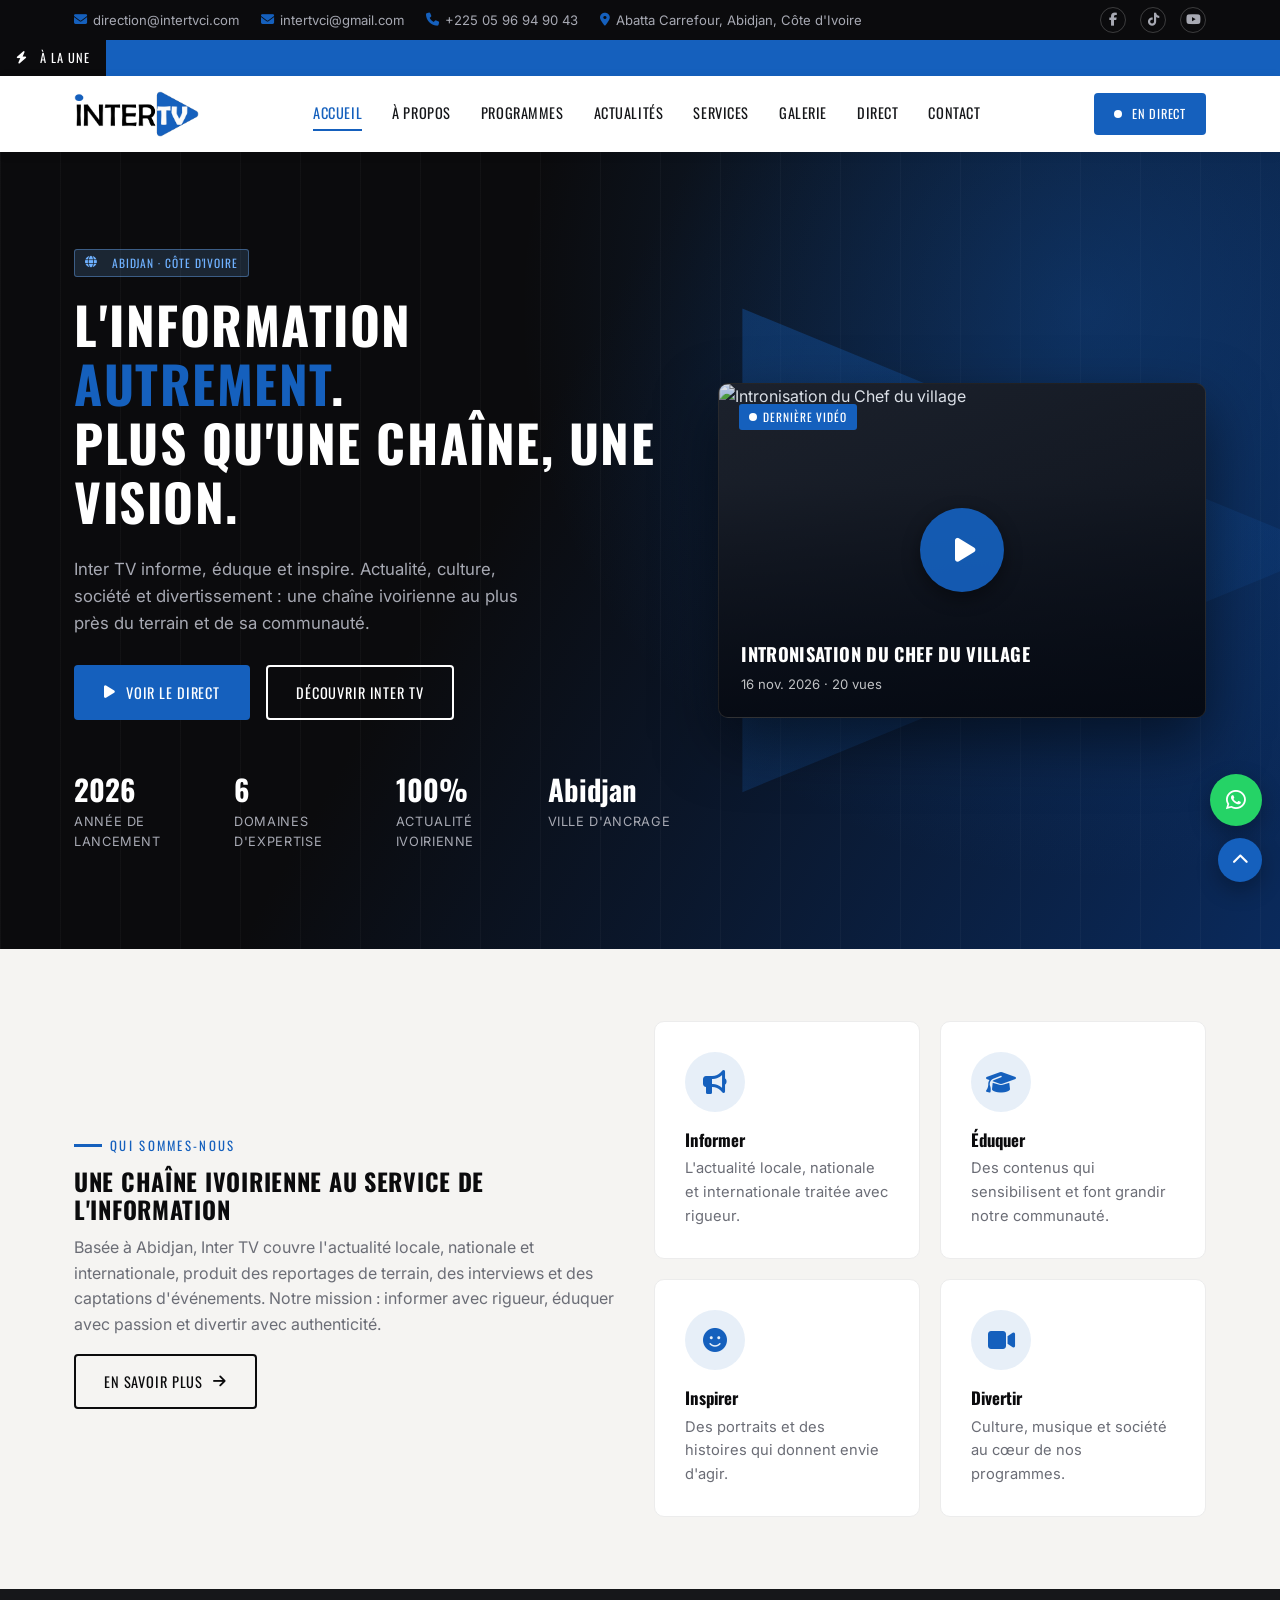
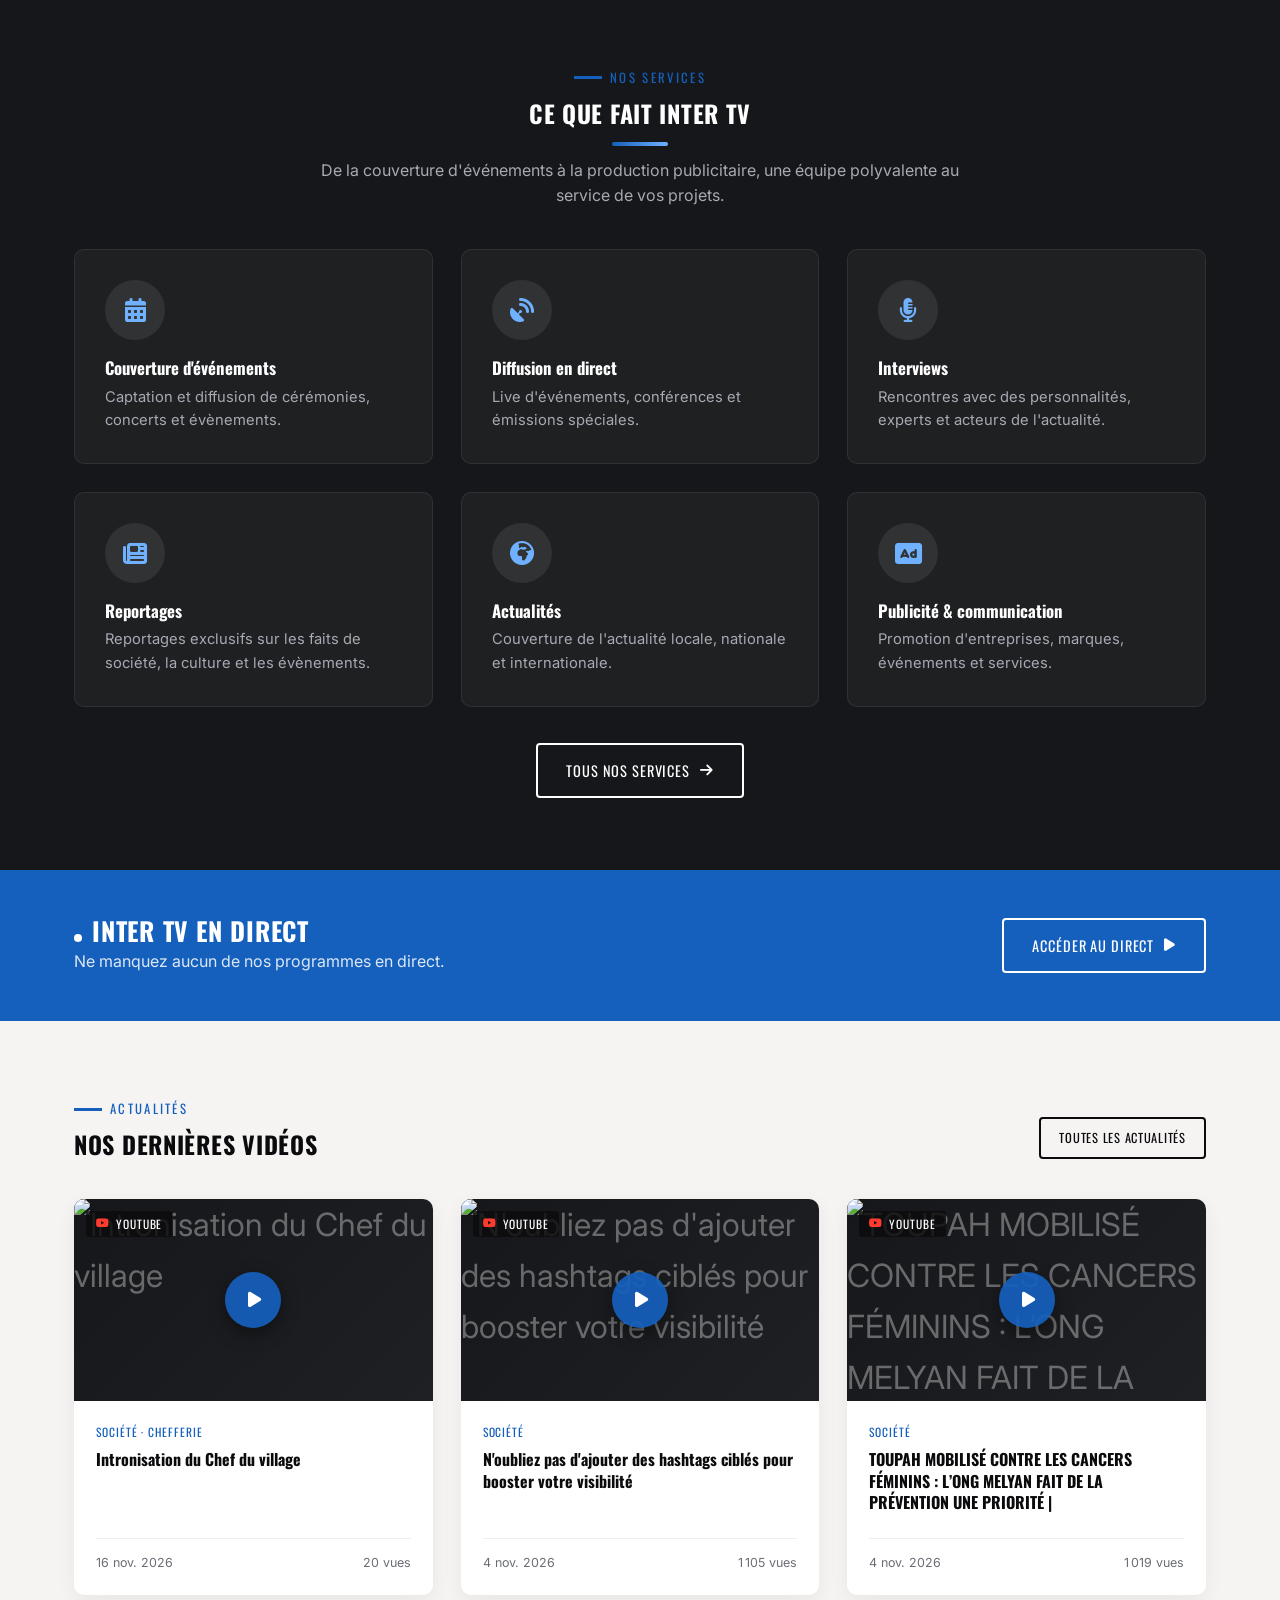
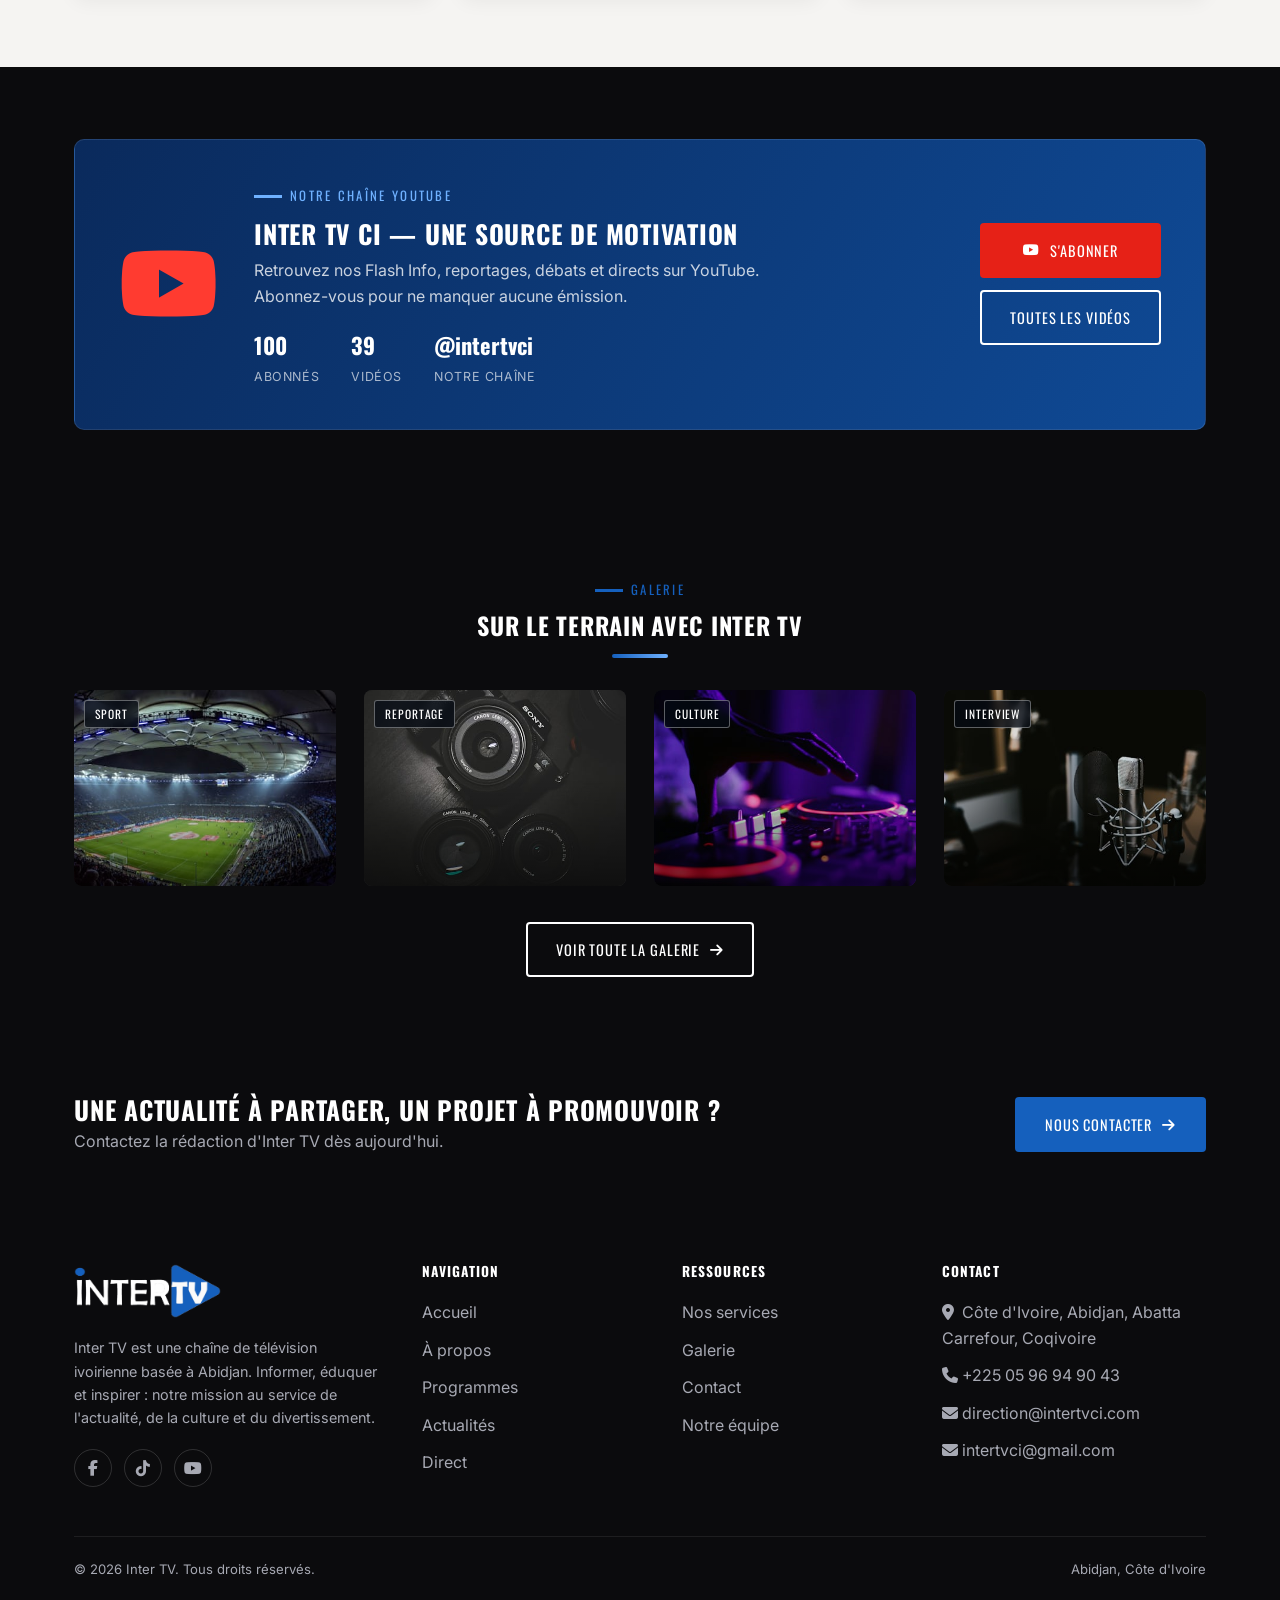
==== index.html @ 48b66b73 "Mise à jour automatique des vidéos YouTube" ====
<!DOCTYPE html>
<html lang="fr">
<head>
<meta charset="UTF-8">
<meta name="viewport" content="width=device-width, initial-scale=1.0">
<title>Inter TV — L'information autrement | Abidjan, Côte d'Ivoire</title>
<meta name="description" content="Inter TV, chaîne de télévision basée à Abidjan : actualité, culture, société et divertissement. Informer, éduquer, inspirer.">
<link rel="canonical" href="https://intertvci.com/">
<meta property="og:type" content="website">
<meta property="og:site_name" content="Inter TV">
<meta property="og:locale" content="fr_FR">
<meta property="og:title" content="Inter TV — L'information autrement | Abidjan, Côte d'Ivoire">
<meta property="og:description" content="Inter TV, chaîne de télévision basée à Abidjan : actualité, culture, société et divertissement. Informer, éduquer, inspirer.">
<meta property="og:url" content="https://intertvci.com/">
<meta property="og:image" content="https://intertvci.com/assets/img/og-image.jpg">
<meta name="twitter:card" content="summary_large_image">
<script type="application/ld+json">{"@context": "https://schema.org", "@type": "NewsMediaOrganization", "name": "Inter TV", "alternateName": "INTER TV CI", "url": "https://intertvci.com/", "logo": "https://intertvci.com/assets/img/logo.png", "slogan": "Informer, éduquer, inspirer", "address": {"@type": "PostalAddress", "streetAddress": "Abatta Carrefour", "addressLocality": "Abidjan", "addressCountry": "CI"}, "telephone": "+225 05 96 94 90 43", "email": "intertvci@gmail.com", "sameAs": ["https://www.youtube.com/@intertvci", "https://www.facebook.com/profile.php?id=61592637220068", "https://www.tiktok.com/@inter.tv225"]}</script>
<link rel="icon" type="image/png" href="assets/img/favicon.png">
<meta name="theme-color" content="#1560bd">
<link rel="preconnect" href="https://fonts.googleapis.com">
<link rel="preconnect" href="https://fonts.gstatic.com" crossorigin>
<link href="https://fonts.googleapis.com/css2?family=Oswald:wght@400;500;600;700&family=Inter:wght@400;500;600;700&display=swap" rel="stylesheet">
<link rel="stylesheet" href="https://cdnjs.cloudflare.com/ajax/libs/font-awesome/6.5.2/css/all.min.css">
<link rel="stylesheet" href="assets/css/style.css">
</head>
<body>

<header>
  <div class="topbar">
    <div class="container">
      <div class="topbar-info">
        <a href="mailto:direction@intertvci.com"><i class="fa-solid fa-envelope"></i> direction@intertvci.com</a>
        <a href="mailto:intertvci@gmail.com"><i class="fa-solid fa-envelope"></i> intertvci@gmail.com</a>
        <a href="tel:+2250596949043"><i class="fa-solid fa-phone"></i> +225 05 96 94 90 43</a>
        <span><i class="fa-solid fa-location-dot"></i> Abatta Carrefour, Abidjan, Côte d'Ivoire</span>
      </div>
      <div class="topbar-social">
        <a href="https://www.facebook.com/profile.php?id=61592637220068" target="_blank" rel="noopener" aria-label="Facebook"><i class="fa-brands fa-facebook-f"></i></a>
        <a href="https://www.tiktok.com/@inter.tv225" target="_blank" rel="noopener" aria-label="TikTok"><i class="fa-brands fa-tiktok"></i></a>
        <a href="https://www.youtube.com/@intertvci" target="_blank" rel="noopener" aria-label="YouTube"><i class="fa-brands fa-youtube"></i></a>
      </div>
    </div>
  </div>
  <div class="ticker">
    <div class="ticker-label"><i class="fa-solid fa-bolt"></i>&nbsp;À la une</div>
    <div class="ticker-track">
      <div class="ticker-move">
        <span>Bienvenue sur le nouveau site officiel d'Inter TV — informer, éduquer, inspirer.</span>
        <span>Retrouvez nos programmes sur l'actualité ivoirienne et internationale.</span>
        <span>Inter TV est disponible sur YouTube @intertvci, Facebook et TikTok @inter.tv225.</span>
      </div>
    </div>
  </div>
  <nav class="navbar">
    <div class="container">
      <a href="index.html" class="logo">
        <img src="assets/img/logo.png" alt="Inter TV" class="logo-img" width="1470" height="539">
      </a>
      <ul class="nav-links">
        <li><a href="index.html">Accueil</a></li>
        <li><a href="a-propos.html">À propos</a></li>
        <li><a href="programmes.html">Programmes</a></li>
        <li><a href="actualites.html">Actualités</a></li>
        <li><a href="services.html">Services</a></li>
        <li><a href="galerie.html">Galerie</a></li>
        <li><a href="direct.html">Direct</a></li>
        <li><a href="contact.html">Contact</a></li>
      </ul>
      <div class="nav-actions">
        <a href="direct.html" class="btn btn--primary btn--sm"><span class="live-dot"></span><span class="btn-label">En direct</span></a>
        <button class="nav-toggle" aria-label="Menu"><span></span><span></span><span></span></button>
      </div>
    </div>
  </nav>
</header>

<main>

  <!-- HERO -->
  <section class="hero">
    <div class="container">
      <div>
        <span class="badge badge--gold" style="margin-bottom:18px;"><i class="fa-solid fa-globe"></i>&nbsp; Abidjan · Côte d'Ivoire</span>
        <h1>L'information <em>autrement</em>.<br>Plus qu'une chaîne, une vision.</h1>
        <p class="hero-lead">Inter TV informe, éduque et inspire. Actualité, culture, société et divertissement : une chaîne ivoirienne au plus près du terrain et de sa communauté.</p>
        <div class="hero-actions">
          <a href="direct.html" class="btn btn--primary"><i class="fa-solid fa-play"></i> Voir le direct</a>
          <a href="a-propos.html" class="btn btn--outline">Découvrir Inter TV</a>
        </div>
        <div class="hero-stats">
          <div><strong>2026</strong><span>Année de lancement</span></div>
          <div><strong>6</strong><span>Domaines d'expertise</span></div>
          <div><strong>100%</strong><span>Actualité ivoirienne</span></div>
          <div><strong>Abidjan</strong><span>Ville d'ancrage</span></div>
        </div>
      </div>
      <!-- yt:hero:start -->
      <a class="hero-visual hero-video video-card" href="https://www.youtube.com/watch?v=JDLgmcZtNjw" target="_blank" rel="noopener" data-title="Intronisation du Chef du village">
        <img src="https://i.ytimg.com/vi/JDLgmcZtNjw/maxresdefault.jpg" alt="Intronisation du Chef du village" onerror="this.onerror=null;this.src='https://i.ytimg.com/vi/JDLgmcZtNjw/hqdefault.jpg'">
        <span class="badge badge--live"><span class="dot"></span> Dernière vidéo</span>
        <span class="play-overlay play-overlay--lg"><i class="fa-solid fa-play"></i></span>
        <span class="hero-video-caption"><strong>Intronisation du Chef du village</strong><small>16 nov. 2026 · 20 vues</small></span>
      </a>
      <!-- yt:hero:end -->
    </div>
  </section>

  <!-- QUI SOMMES-NOUS -->
  <section class="section">
    <div class="container grid grid--2" style="align-items:center;">
      <div>
        <div class="eyebrow">Qui sommes-nous</div>
        <h2>Une chaîne ivoirienne au service de l'information</h2>
        <p style="color:var(--gray);">Basée à Abidjan, Inter TV couvre l'actualité locale, nationale et internationale, produit des reportages de terrain, des interviews et des captations d'événements. Notre mission : informer avec rigueur, éduquer avec passion et divertir avec authenticité.</p>
        <a href="a-propos.html" class="btn btn--dark">En savoir plus <i class="fa-solid fa-arrow-right"></i></a>
      </div>
      <div class="grid grid--features">
        <div class="feature">
          <div class="icon-box"><i class="fa-solid fa-bullhorn"></i></div>
          <h3>Informer</h3>
          <p>L'actualité locale, nationale et internationale traitée avec rigueur.</p>
        </div>
        <div class="feature">
          <div class="icon-box"><i class="fa-solid fa-graduation-cap"></i></div>
          <h3>Éduquer</h3>
          <p>Des contenus qui sensibilisent et font grandir notre communauté.</p>
        </div>
        <div class="feature">
          <div class="icon-box"><i class="fa-solid fa-face-smile"></i></div>
          <h3>Inspirer</h3>
          <p>Des portraits et des histoires qui donnent envie d'agir.</p>
        </div>
        <div class="feature">
          <div class="icon-box"><i class="fa-solid fa-video"></i></div>
          <h3>Divertir</h3>
          <p>Culture, musique et société au cœur de nos programmes.</p>
        </div>
      </div>
    </div>
  </section>

  <!-- SERVICES -->
  <section class="section section--charcoal">
    <div class="container">
      <div class="section-head text-center" style="margin:0 auto 40px;">
        <div class="eyebrow" style="justify-content:center;">Nos services</div>
        <h2>Ce que fait Inter TV</h2>
        <p>De la couverture d'événements à la production publicitaire, une équipe polyvalente au service de vos projets.</p>
      </div>
      <div class="grid grid--3">
        <div class="feature">
          <div class="icon-box"><i class="fa-solid fa-calendar-days"></i></div>
          <h3>Couverture d'événements</h3>
          <p>Captation et diffusion de cérémonies, concerts et évènements.</p>
        </div>
        <div class="feature">
          <div class="icon-box"><i class="fa-solid fa-satellite-dish"></i></div>
          <h3>Diffusion en direct</h3>
          <p>Live d'événements, conférences et émissions spéciales.</p>
        </div>
        <div class="feature">
          <div class="icon-box"><i class="fa-solid fa-microphone-lines"></i></div>
          <h3>Interviews</h3>
          <p>Rencontres avec des personnalités, experts et acteurs de l'actualité.</p>
        </div>
        <div class="feature">
          <div class="icon-box"><i class="fa-solid fa-newspaper"></i></div>
          <h3>Reportages</h3>
          <p>Reportages exclusifs sur les faits de société, la culture et les évènements.</p>
        </div>
        <div class="feature">
          <div class="icon-box"><i class="fa-solid fa-earth-africa"></i></div>
          <h3>Actualités</h3>
          <p>Couverture de l'actualité locale, nationale et internationale.</p>
        </div>
        <div class="feature">
          <div class="icon-box"><i class="fa-solid fa-rectangle-ad"></i></div>
          <h3>Publicité &amp; communication</h3>
          <p>Promotion d'entreprises, marques, événements et services.</p>
        </div>
      </div>
      <div class="text-center" style="margin-top:36px;">
        <a href="services.html" class="btn btn--outline">Tous nos services <i class="fa-solid fa-arrow-right"></i></a>
      </div>
    </div>
  </section>

  <!-- DIRECT CTA -->
  <section class="cta-strip">
    <div class="container">
      <div>
        <h2><span class="live-dot" style="display:inline-block;margin-right:10px;"></span>Inter TV en direct</h2>
        <p>Ne manquez aucun de nos programmes en direct.</p>
      </div>
      <a href="direct.html" class="btn btn--outline">Accéder au direct <i class="fa-solid fa-play"></i></a>
    </div>
  </section>

  <!-- ACTUALITÉS -->
  <section class="section">
    <div class="container">
      <div class="section-head" style="display:flex;align-items:flex-end;justify-content:space-between;max-width:none;">
        <div>
          <div class="eyebrow">Actualités</div>
          <h2 class="mb-0">Nos dernières vidéos</h2>
        </div>
        <a href="actualites.html" class="btn btn--dark btn--sm">Toutes les actualités</a>
      </div>
      <!-- yt:home:start -->
      <div class="grid grid--3">
        <a class="card video-card" href="https://www.youtube.com/watch?v=JDLgmcZtNjw" target="_blank" rel="noopener">
          <div class="card-media"><img src="https://i.ytimg.com/vi/JDLgmcZtNjw/hqdefault.jpg" alt="Intronisation du Chef du village" loading="lazy"><span class="play-overlay"><i class="fa-solid fa-play"></i></span><span class="badge badge--yt"><i class="fa-brands fa-youtube"></i> YouTube</span></div>
          <div class="card-body">
            <div class="card-cat">Société · Chefferie</div>
            <h3>Intronisation du Chef du village</h3>
            <div class="card-meta"><span>16 nov. 2026</span><span>20 vues</span></div>
          </div>
        </a>
        <a class="card video-card" href="https://www.youtube.com/watch?v=YLWJtDj57ec" target="_blank" rel="noopener">
          <div class="card-media"><img src="https://i.ytimg.com/vi/YLWJtDj57ec/hqdefault.jpg" alt="N&#x27;oubliez pas d&#x27;ajouter des hashtags ciblés pour booster votre visibilité" loading="lazy"><span class="play-overlay"><i class="fa-solid fa-play"></i></span><span class="badge badge--yt"><i class="fa-brands fa-youtube"></i> YouTube</span></div>
          <div class="card-body">
            <div class="card-cat">Société</div>
            <h3>N&#x27;oubliez pas d&#x27;ajouter des hashtags ciblés pour booster votre visibilité</h3>
            <div class="card-meta"><span>4 nov. 2026</span><span>1 105 vues</span></div>
          </div>
        </a>
        <a class="card video-card" href="https://www.youtube.com/watch?v=v_l15fqFMYw" target="_blank" rel="noopener">
          <div class="card-media"><img src="https://i.ytimg.com/vi/v_l15fqFMYw/hqdefault.jpg" alt="TOUPAH MOBILISÉ CONTRE LES CANCERS FÉMININS : L’ONG MELYAN FAIT DE LA PRÉVENTION UNE PRIORITÉ |" loading="lazy"><span class="play-overlay"><i class="fa-solid fa-play"></i></span><span class="badge badge--yt"><i class="fa-brands fa-youtube"></i> YouTube</span></div>
          <div class="card-body">
            <div class="card-cat">Société</div>
            <h3>TOUPAH MOBILISÉ CONTRE LES CANCERS FÉMININS : L’ONG MELYAN FAIT DE LA PRÉVENTION UNE PRIORITÉ |</h3>
            <div class="card-meta"><span>4 nov. 2026</span><span>1 019 vues</span></div>
          </div>
        </a>
      </div>
      <!-- yt:home:end -->
    </div>
  </section>

  <!-- CHAÎNE YOUTUBE -->
  <section class="section section--dark">
    <div class="container">
      <div class="yt-banner">
        <div class="yt-banner-icon"><i class="fa-brands fa-youtube"></i></div>
        <div class="yt-banner-text">
          <div class="eyebrow">Notre chaîne YouTube</div>
          <h2>INTER TV CI — Une source de motivation</h2>
          <p>Retrouvez nos Flash Info, reportages, débats et directs sur YouTube. Abonnez-vous pour ne manquer aucune émission.</p>
          <!-- yt:stats:start -->
      <div class="yt-stats"><div><strong>100</strong><span>abonnés</span></div><div><strong>39</strong><span>vidéos</span></div><div><strong>@intertvci</strong><span>notre chaîne</span></div></div>
      <!-- yt:stats:end -->
        </div>
        <div class="yt-banner-actions">
          <a href="https://www.youtube.com/@intertvci?sub_confirmation=1" target="_blank" rel="noopener" class="btn btn--youtube"><i class="fa-brands fa-youtube"></i> S'abonner</a>
          <a href="https://www.youtube.com/@intertvci/videos" target="_blank" rel="noopener" class="btn btn--outline">Toutes les vidéos</a>
        </div>
      </div>
    </div>
  </section>

  <!-- GALERIE TEASER -->
  <section class="section section--dark">
    <div class="container">
      <div class="section-head text-center" style="margin:0 auto 32px;">
        <div class="eyebrow" style="justify-content:center;">Galerie</div>
        <h2>Sur le terrain avec Inter TV</h2>
      </div>
      <div class="grid grid--4 grid--keep2">
        <div class="gallery-item"><img src="assets/img/stadium-sport.jpg" alt="Sport"><span class="badge badge--outline">Sport</span></div>
        <div class="gallery-item"><img src="assets/img/camera-gear.jpg" alt="Reportage"><span class="badge badge--outline">Reportage</span></div>
        <div class="gallery-item"><img src="assets/img/dj-turntable.jpg" alt="Culture"><span class="badge badge--outline">Culture</span></div>
        <div class="gallery-item"><img src="assets/img/studio-mic.jpg" alt="Interview"><span class="badge badge--outline">Interview</span></div>
      </div>
      <div class="text-center" style="margin-top:36px;">
        <a href="galerie.html" class="btn btn--outline">Voir toute la galerie <i class="fa-solid fa-arrow-right"></i></a>
      </div>
    </div>
  </section>

  <!-- CTA CONTACT -->
  <section class="cta-strip" style="background:var(--black);">
    <div class="container">
      <div>
        <h2>Une actualité à partager, un projet à promouvoir ?</h2>
        <p style="color:var(--gray-light);">Contactez la rédaction d'Inter TV dès aujourd'hui.</p>
      </div>
      <a href="contact.html" class="btn btn--primary">Nous contacter <i class="fa-solid fa-arrow-right"></i></a>
    </div>
  </section>

</main>

<footer class="footer">
  <div class="container">
    <div class="footer-grid">
      <div class="footer-about">
        <a href="index.html" class="logo" style="margin-bottom:18px;">
          <img src="assets/img/logo-blanc.png" alt="Inter TV" class="logo-img" width="1470" height="539">
      </a>
        <p>Inter TV est une chaîne de télévision ivoirienne basée à Abidjan. Informer, éduquer et inspirer : notre mission au service de l'actualité, de la culture et du divertissement.</p>
        <div class="footer-social">
          <a href="https://www.facebook.com/profile.php?id=61592637220068" target="_blank" rel="noopener" aria-label="Facebook"><i class="fa-brands fa-facebook-f"></i></a>
          <a href="https://www.tiktok.com/@inter.tv225" target="_blank" rel="noopener" aria-label="TikTok"><i class="fa-brands fa-tiktok"></i></a>
          <a href="https://www.youtube.com/@intertvci" target="_blank" rel="noopener" aria-label="YouTube"><i class="fa-brands fa-youtube"></i></a>
        </div>
      </div>
      <div>
        <h4>Navigation</h4>
        <ul>
          <li><a href="index.html">Accueil</a></li>
          <li><a href="a-propos.html">À propos</a></li>
          <li><a href="programmes.html">Programmes</a></li>
          <li><a href="actualites.html">Actualités</a></li>
          <li><a href="direct.html">Direct</a></li>
        </ul>
      </div>
      <div>
        <h4>Ressources</h4>
        <ul>
          <li><a href="services.html">Nos services</a></li>
          <li><a href="galerie.html">Galerie</a></li>
          <li><a href="contact.html">Contact</a></li>
          <li><a href="a-propos.html#equipe">Notre équipe</a></li>
        </ul>
      </div>
      <div>
        <h4>Contact</h4>
        <ul>
          <li><i class="fa-solid fa-location-dot"></i>&nbsp; Côte d'Ivoire, Abidjan, Abatta Carrefour, Coqivoire</li>
          <li><a href="tel:+2250596949043"><i class="fa-solid fa-phone"></i> +225 05 96 94 90 43</a></li>
          <li><a href="mailto:direction@intertvci.com"><i class="fa-solid fa-envelope"></i> direction@intertvci.com</a></li>
          <li><a href="mailto:intertvci@gmail.com"><i class="fa-solid fa-envelope"></i> intertvci@gmail.com</a></li>
        </ul>
      </div>
    </div>
    <div class="footer-bottom">
      <span>© 2026 Inter TV. Tous droits réservés.</span>
      <span>Abidjan, Côte d'Ivoire</span>
    </div>
  </div>
</footer>

<script src="assets/js/main.js"></script>
</body>
</html>
---- assets/css/style.css ----
/* =========================================================
   INTER TV — Feuille de style principale
   Chaîne de télévision / web TV — Abidjan, Côte d'Ivoire
   ========================================================= */

:root {
  --blue: #1560bd;
  --blue-dark: #0f4a96;
  --blue-darker: #0a2a5c;
  --black: #0b0b0d;
  --charcoal: #16171a;
  --charcoal-2: #1f2024;
  --gray: #6b6d76;
  --gray-light: #a7a9b3;
  --off-white: #f5f4f2;
  --white: #ffffff;
  --accent: #6fb1ff;

  --font-head: 'Oswald', 'Arial Narrow', sans-serif;
  --font-body: 'Inter', 'Segoe UI', Arial, sans-serif;

  --radius: 10px;
  --shadow: 0 10px 30px rgba(0, 0, 0, 0.25);
  --container: 1180px;
}

* { box-sizing: border-box; }

html { scroll-behavior: smooth; }

body {
  margin: 0;
  font-family: var(--font-body);
  background: var(--off-white);
  color: var(--charcoal);
  line-height: 1.6;
  -webkit-font-smoothing: antialiased;
}

img { max-width: 100%; display: block; }

a { color: inherit; text-decoration: none; }

ul { list-style: none; margin: 0; padding: 0; }

h1, h2, h3, h4 {
  font-family: var(--font-head);
  text-transform: uppercase;
  letter-spacing: 0.03em;
  line-height: 1.15;
  margin: 0 0 0.5em;
  color: var(--black);
}

p { margin: 0 0 1em; }

.container {
  width: 100%;
  max-width: var(--container);
  margin: 0 auto;
  padding: 0 24px;
}

.section { padding: 72px 0; }
.section--tight { padding: 48px 0; }
.section--dark { background: var(--black); color: var(--off-white); }
.section--dark h1, .section--dark h2, .section--dark h3 { color: var(--white); }
.section--charcoal { background: var(--charcoal); color: var(--off-white); }
.section--charcoal h2, .section--charcoal h3 { color: var(--white); }

.eyebrow {
  display: inline-flex;
  align-items: center;
  gap: 8px;
  font-family: var(--font-head);
  font-size: 0.8rem;
  letter-spacing: 0.18em;
  text-transform: uppercase;
  color: var(--blue);
  margin-bottom: 12px;
}
.eyebrow::before {
  content: '';
  width: 28px;
  height: 3px;
  background: var(--blue);
  display: inline-block;
}

.section-head { max-width: 640px; margin-bottom: 40px; }
.section-head p { color: var(--gray); }
.section--dark .section-head p, .section--charcoal .section-head p { color: var(--gray-light); }

/* ---------- Boutons ---------- */
.btn {
  display: inline-flex;
  align-items: center;
  gap: 10px;
  font-family: var(--font-head);
  text-transform: uppercase;
  letter-spacing: 0.06em;
  font-size: 0.9rem;
  padding: 14px 28px;
  border-radius: 4px;
  border: 2px solid transparent;
  cursor: pointer;
  transition: all 0.2s ease;
}
.btn--primary { background: var(--blue); color: var(--white); }
.btn--primary:hover { background: var(--blue-dark); }
.btn--outline { border-color: var(--white); color: var(--white); background: transparent; }
.btn--outline:hover { background: var(--white); color: var(--black); }
.btn--dark { border-color: var(--black); color: var(--black); background: transparent; }
.btn--dark:hover { background: var(--black); color: var(--white); }
.btn--sm { padding: 9px 18px; font-size: 0.78rem; }
.btn--block { width: 100%; justify-content: center; }

/* ---------- Badges ---------- */
.badge {
  display: inline-flex;
  align-items: center;
  gap: 6px;
  font-family: var(--font-head);
  font-size: 0.72rem;
  letter-spacing: 0.08em;
  text-transform: uppercase;
  padding: 4px 10px;
  border-radius: 3px;
  background: var(--charcoal-2);
  color: var(--white);
}
.badge--live { background: var(--blue); }
.badge--live .dot, .live-dot {
  width: 8px; height: 8px; border-radius: 50%;
  background: var(--white);
  animation: pulse 1.4s infinite;
  flex: none;
}
@keyframes pulse {
  0% { box-shadow: 0 0 0 0 rgba(255,255,255,0.7); }
  70% { box-shadow: 0 0 0 8px rgba(255,255,255,0); }
  100% { box-shadow: 0 0 0 0 rgba(255,255,255,0); }
}
.badge--outline { background: transparent; border: 1px solid var(--gray-light); color: var(--gray-light); }
.badge--gold { background: rgba(111,177,255,0.16); color: var(--accent); border: 1px solid rgba(111,177,255,0.4); }

/* ---------- Barre du haut ---------- */
.topbar {
  background: var(--black);
  color: var(--gray-light);
  font-size: 0.82rem;
}
.topbar .container {
  display: flex;
  align-items: center;
  justify-content: space-between;
  min-height: 40px;
  flex-wrap: wrap;
  gap: 8px;
}
.topbar-info { display: flex; align-items: center; gap: 22px; flex-wrap: wrap; }
.topbar-info a, .topbar-info span { display: inline-flex; align-items: center; gap: 6px; color: var(--gray-light); }
.topbar-info i { color: var(--blue); }
.topbar-social { display: flex; align-items: center; gap: 14px; }
.topbar-social a {
  width: 26px; height: 26px;
  display: inline-flex; align-items: center; justify-content: center;
  border: 1px solid rgba(255,255,255,0.2);
  border-radius: 50%;
  transition: all 0.2s ease;
}
.topbar-social a:hover { background: var(--blue); border-color: var(--blue); color: var(--white); }

/* ---------- Bandeau d'actu défilant ---------- */
.ticker {
  background: var(--blue);
  color: var(--white);
  display: flex;
  align-items: center;
  overflow: hidden;
  white-space: nowrap;
}
.ticker-label {
  flex: none;
  background: var(--black);
  font-family: var(--font-head);
  letter-spacing: 0.08em;
  text-transform: uppercase;
  font-size: 0.78rem;
  padding: 8px 16px;
  display: flex;
  align-items: center;
  gap: 8px;
}
.ticker-track { flex: 1; overflow: hidden; position: relative; }
.ticker-move {
  display: inline-block;
  padding-left: 100%;
  animation: ticker 28s linear infinite;
  font-size: 0.85rem;
}
.ticker-move span { margin-right: 48px; }
@keyframes ticker {
  0% { transform: translateX(0); }
  100% { transform: translateX(-100%); }
}

/* ---------- Navigation ---------- */
.navbar {
  background: var(--white);
  position: sticky;
  top: 0;
  z-index: 100;
  box-shadow: 0 2px 12px rgba(0,0,0,0.06);
}
.navbar .container {
  display: flex;
  align-items: center;
  justify-content: space-between;
  min-height: 76px;
}
.logo { display: flex; align-items: center; }
.logo-img { height: 46px; width: auto; display: block; }
.footer .logo-img { height: 54px; }

.nav-links {
  display: flex;
  align-items: center;
  gap: 30px;
}
.nav-links a {
  font-family: var(--font-head);
  font-size: 0.9rem;
  text-transform: uppercase;
  letter-spacing: 0.04em;
  color: var(--charcoal);
  padding: 8px 0;
  position: relative;
}
.nav-links a::after {
  content: '';
  position: absolute;
  left: 0; bottom: 0;
  width: 0; height: 2px;
  background: var(--blue);
  transition: width 0.2s ease;
}
.nav-links a:hover::after, .nav-links a.active::after { width: 100%; }
.nav-links a.active { color: var(--blue); }

.nav-actions { display: flex; align-items: center; gap: 14px; }

.nav-toggle {
  display: none;
  flex-direction: column;
  gap: 5px;
  background: none;
  border: none;
  cursor: pointer;
  padding: 8px;
}
.nav-toggle span { width: 26px; height: 2px; background: var(--black); }

/* ---------- Hero ---------- */
.hero {
  position: relative;
  background: linear-gradient(120deg, var(--black) 40%, var(--blue-darker) 100%);
  color: var(--white);
  overflow: hidden;
}
.hero::before {
  content: '';
  position: absolute; inset: 0;
  background:
    radial-gradient(circle at 85% 20%, rgba(21,96,189,0.35), transparent 45%),
    repeating-linear-gradient(90deg, rgba(255,255,255,0.03) 0 1px, transparent 1px 60px);
  pointer-events: none;
}
.hero .container {
  position: relative;
  padding-top: 96px;
  padding-bottom: 96px;
  display: grid;
  grid-template-columns: 1.1fr 0.9fr;
  gap: 48px;
  align-items: center;
}
.hero h1 { font-size: clamp(2.2rem, 4vw, 3.4rem); color: var(--white); }
.hero h1 em { font-style: normal; color: var(--blue); }
.hero-lead { font-size: 1.05rem; color: var(--gray-light); max-width: 480px; }
.hero-actions { display: flex; gap: 16px; margin-top: 28px; flex-wrap: wrap; }
.hero-stats { display: flex; gap: 24px 28px; margin-top: 46px; flex-wrap: wrap; }
.hero-stats div strong {
  display: block;
  font-family: var(--font-head);
  font-size: 1.8rem;
  color: var(--white);
}
.hero-stats div span { font-size: 0.8rem; color: var(--gray-light); text-transform: uppercase; letter-spacing: 0.05em; }

.hero-visual {
  position: relative;
  border-radius: var(--radius);
  overflow: hidden;
  aspect-ratio: 4/5;
  background: linear-gradient(160deg, var(--charcoal-2), var(--black));
  border: 1px solid rgba(255,255,255,0.08);
  display: flex;
  align-items: center;
  justify-content: center;
}
.hero-visual img {
  position: absolute;
  inset: 0;
  width: 100%;
  height: 100%;
  object-fit: cover;
  z-index: 0;
}
.hero-visual::after {
  content: '';
  position: absolute;
  inset: 0;
  background: linear-gradient(165deg, rgba(11,11,13,0.35), rgba(10,42,92,0.78));
  z-index: 1;
}
.hero-visual .globe-icon { width: 45%; opacity: 0.9; position: relative; z-index: 2; }
.hero-visual .badge--live { position: absolute; top: 20px; left: 20px; z-index: 2; }

.page-hero {
  background: linear-gradient(120deg, var(--black), var(--blue-darker));
  color: var(--white);
  padding: 64px 0 56px;
}
.page-hero .eyebrow { color: var(--accent); }
.page-hero h1 { color: var(--white); font-size: clamp(2rem, 3.4vw, 2.8rem); }
.breadcrumb { font-size: 0.85rem; color: var(--gray-light); margin-top: 10px; }
.breadcrumb a { color: var(--gray-light); }
.breadcrumb a:hover { color: var(--white); }
.breadcrumb span { color: var(--white); }

/* ---------- Grilles / cartes ---------- */
.grid { display: grid; gap: 28px; }
.grid--2 { grid-template-columns: repeat(2, 1fr); }
.grid--3 { grid-template-columns: repeat(3, 1fr); }
.grid--4 { grid-template-columns: repeat(4, 1fr); }

.card {
  background: var(--white);
  border-radius: var(--radius);
  overflow: hidden;
  box-shadow: 0 6px 20px rgba(0,0,0,0.06);
  transition: transform 0.2s ease, box-shadow 0.2s ease;
  display: flex;
  flex-direction: column;
}
.card:hover { transform: translateY(-4px); box-shadow: var(--shadow); }
.card-media {
  aspect-ratio: 16/10;
  background: linear-gradient(135deg, var(--charcoal), var(--charcoal-2));
  position: relative;
  overflow: hidden;
  display: flex;
  align-items: center;
  justify-content: center;
  color: rgba(255,255,255,0.35);
  font-size: 2rem;
}
.card-media img {
  position: absolute;
  inset: 0;
  width: 100%;
  height: 100%;
  object-fit: cover;
}
.card-media .badge { position: absolute; top: 12px; left: 12px; z-index: 2; }
.card-body { padding: 22px; flex: 1; display: flex; flex-direction: column; }
.card-cat { font-family: var(--font-head); font-size: 0.72rem; letter-spacing: 0.08em; text-transform: uppercase; color: var(--blue); margin-bottom: 8px; }
.card-body h3 { font-size: 1.05rem; text-transform: none; letter-spacing: 0; margin-bottom: 10px; }
.card-body p { color: var(--gray); font-size: 0.92rem; flex: 1; }
.card-meta { display: flex; align-items: center; justify-content: space-between; font-size: 0.78rem; color: var(--gray); margin-top: 14px; padding-top: 14px; border-top: 1px solid #eee; }

.pill-list { display: flex; flex-wrap: wrap; gap: 10px; }
.pill {
  padding: 8px 16px;
  border-radius: 30px;
  border: 1px solid #ddd;
  font-size: 0.85rem;
  font-family: var(--font-head);
  text-transform: uppercase;
  letter-spacing: 0.03em;
  color: var(--charcoal);
  cursor: pointer;
  transition: all 0.2s ease;
}
.pill.active, .pill:hover { background: var(--blue); border-color: var(--blue); color: var(--white); }

/* ---------- Valeurs / icônes ---------- */
.icon-box {
  width: 60px; height: 60px;
  border-radius: 50%;
  background: rgba(21,96,189,0.1);
  color: var(--blue);
  display: flex; align-items: center; justify-content: center;
  font-size: 1.5rem;
  margin-bottom: 18px;
}
.section--dark .icon-box, .section--charcoal .icon-box { background: rgba(255,255,255,0.08); color: var(--accent); }

.feature {
  background: var(--white);
  padding: 30px;
  border-radius: var(--radius);
  border: 1px solid #ececec;
}
.feature h3 { font-size: 1.05rem; text-transform: none; letter-spacing: 0; }
.feature p { color: var(--gray); font-size: 0.92rem; margin: 0; }

.section--dark .feature, .section--charcoal .feature {
  background: rgba(255,255,255,0.04);
  border-color: rgba(255,255,255,0.08);
}
.section--dark .feature p, .section--charcoal .feature p { color: var(--gray-light); }

/* ---------- Timeline (à propos) ---------- */
.timeline { border-left: 2px solid #e6e6e6; margin-left: 10px; }
.timeline-item { position: relative; padding: 0 0 36px 30px; }
.timeline-item::before {
  content: '';
  position: absolute; left: -7px; top: 4px;
  width: 12px; height: 12px; border-radius: 50%;
  background: var(--blue);
  border: 3px solid var(--off-white);
}
.timeline-item h4 { margin-bottom: 6px; font-size: 1rem; }
.timeline-item p { color: var(--gray); margin: 0; }
.timeline-item .year { color: var(--blue); font-family: var(--font-head); font-size: 0.85rem; }

/* ---------- Équipe ---------- */
.team-card { text-align: center; }
.team-card { max-width: 260px; margin: 0 auto; width: 100%; }
.team-avatar {
  width: 100%; aspect-ratio: 1;
  border-radius: 50%;
  background: linear-gradient(135deg, var(--charcoal), var(--charcoal-2));
  color: rgba(255,255,255,0.35);
  display: flex; align-items: center; justify-content: center;
  font-size: 2.2rem;
  margin-bottom: 18px;
  overflow: hidden;
  box-shadow: 0 8px 24px rgba(0,0,0,0.35);
  border: 3px solid rgba(255,255,255,0.12);
}
.team-avatar img { width: 100%; height: 100%; object-fit: cover; }
.team-card h3 { text-transform: none; letter-spacing: 0; font-size: 1.05rem; margin-bottom: 2px; }
.team-role { color: var(--blue); font-family: var(--font-head); font-size: 0.8rem; text-transform: uppercase; letter-spacing: 0.05em; }

/* ---------- Grille des programmes ---------- */
.schedule {
  width: 100%;
  border-collapse: collapse;
  background: var(--white);
  border-radius: var(--radius);
  overflow: hidden;
  box-shadow: 0 6px 20px rgba(0,0,0,0.06);
}
.schedule th, .schedule td {
  padding: 16px 18px;
  text-align: left;
  border-bottom: 1px solid #eee;
  font-size: 0.92rem;
}
.schedule th {
  font-family: var(--font-head);
  text-transform: uppercase;
  letter-spacing: 0.05em;
  background: var(--black);
  color: var(--white);
  font-size: 0.78rem;
}
.schedule tr:last-child td { border-bottom: none; }
.schedule tr:hover td { background: #f2f7fd; }
.schedule-time { font-family: var(--font-head); color: var(--blue); white-space: nowrap; }
.table-scroll { overflow-x: auto; }

/* ---------- Live / Direct ---------- */
.live-frame {
  position: relative;
  aspect-ratio: 16/9;
  background: var(--black);
  border-radius: var(--radius);
  overflow: hidden;
  display: flex;
  align-items: center;
  justify-content: center;
  color: var(--white);
  flex-direction: column;
  gap: 16px;
  text-align: center;
  padding: 24px;
}
.live-frame img {
  position: absolute;
  inset: 0;
  width: 100%;
  height: 100%;
  object-fit: cover;
  z-index: 0;
}
.live-frame::after {
  content: '';
  position: absolute;
  inset: 0;
  background: linear-gradient(180deg, rgba(11,11,13,0.55), rgba(11,11,13,0.85));
  z-index: 1;
}
.live-frame > * { position: relative; z-index: 2; }
.live-frame .play-btn {
  width: 84px; height: 84px;
  border-radius: 50%;
  border: 2px solid var(--blue);
  color: var(--blue);
  background: rgba(11,11,13,0.5);
  display: flex; align-items: center; justify-content: center;
  font-size: 1.8rem;
}
.live-chat {
  background: var(--charcoal);
  border-radius: var(--radius);
  padding: 20px;
  color: var(--gray-light);
  height: 100%;
  min-height: 260px;
}

/* ---------- Formulaires ---------- */
.form-group { margin-bottom: 20px; }
.form-group label {
  display: block;
  font-family: var(--font-head);
  font-size: 0.78rem;
  text-transform: uppercase;
  letter-spacing: 0.05em;
  margin-bottom: 8px;
  color: var(--charcoal);
}
.section--dark .form-group label, .section--charcoal .form-group label { color: var(--gray-light); }
.form-control {
  width: 100%;
  padding: 13px 16px;
  border: 1px solid #ddd;
  border-radius: 6px;
  font-family: var(--font-body);
  font-size: 0.95rem;
  background: var(--white);
  color: var(--charcoal);
}
.form-control:focus { outline: none; border-color: var(--blue); }
textarea.form-control { resize: vertical; min-height: 130px; }

.contact-info-item {
  display: flex;
  gap: 16px;
  padding: 20px 0;
  border-bottom: 1px solid rgba(255,255,255,0.08);
}
.contact-info-item:last-child { border-bottom: none; }
.contact-info-item .icon-box { margin-bottom: 0; flex: none; }
.contact-info-item h4 { color: var(--white); font-size: 0.95rem; margin-bottom: 4px; text-transform: none; letter-spacing: 0; }
.contact-info-item p { color: var(--gray-light); margin: 0; font-size: 0.9rem; }

.map-embed {
  border-radius: var(--radius);
  overflow: hidden;
  border: 1px solid #ececec;
  aspect-ratio: 16/9;
}
.map-embed iframe { width: 100%; height: 100%; border: 0; }

/* ---------- Blocs média (photos illustratives) ---------- */
.media-block {
  border-radius: var(--radius);
  overflow: hidden;
  aspect-ratio: 4/3;
  box-shadow: var(--shadow);
}
.media-block img { width: 100%; height: 100%; object-fit: cover; display: block; }
.media-banner {
  border-radius: var(--radius);
  overflow: hidden;
  aspect-ratio: 21/8;
  position: relative;
}
.media-banner img { width: 100%; height: 100%; object-fit: cover; display: block; }
.media-banner::after {
  content: '';
  position: absolute; inset: 0;
  background: linear-gradient(90deg, rgba(11,11,13,0.75), rgba(11,11,13,0.1));
}
.media-banner-text {
  position: absolute; left: 36px; top: 50%; transform: translateY(-50%);
  color: var(--white); max-width: 420px; z-index: 2;
}
.media-banner-text h3 { color: var(--white); margin-bottom: 8px; }
.media-banner-text p { color: var(--gray-light); margin: 0; font-size: 0.9rem; }

/* ---------- Galerie ---------- */
.gallery-item {
  aspect-ratio: 1;
  border-radius: 8px;
  background: linear-gradient(135deg, var(--charcoal), var(--charcoal-2));
  color: rgba(255,255,255,0.3);
  display: flex; align-items: center; justify-content: center;
  font-size: 1.6rem;
  position: relative;
  overflow: hidden;
}
.gallery-item img {
  position: absolute;
  inset: 0;
  width: 100%;
  height: 100%;
  object-fit: cover;
  transition: transform 0.3s ease;
}
.gallery-item:hover img { transform: scale(1.06); }
.gallery-item::after {
  content: '';
  position: absolute;
  inset: 0;
  background: linear-gradient(0deg, rgba(0,0,0,0.55), transparent 55%);
}
.gallery-item .badge { position: absolute; top: 10px; left: 10px; z-index: 2; }

/* ---------- CTA bandeau ---------- */
.cta-strip {
  background: var(--blue);
  color: var(--white);
  padding: 46px 0;
}
.cta-strip .container { display: flex; align-items: center; justify-content: space-between; gap: 24px; flex-wrap: wrap; }
.cta-strip h2 { color: var(--white); margin: 0; font-size: 1.6rem; }
.cta-strip p { margin: 4px 0 0; color: rgba(255,255,255,0.85); }

/* ---------- Footer ---------- */
.footer { background: var(--black); color: var(--gray-light); padding-top: 64px; }
.footer-grid {
  display: grid;
  grid-template-columns: 1.4fr 1fr 1fr 1.2fr;
  gap: 40px;
  padding-bottom: 48px;
  border-bottom: 1px solid rgba(255,255,255,0.08);
}
.footer h4 {
  color: var(--white);
  font-size: 0.85rem;
  letter-spacing: 0.08em;
  margin-bottom: 20px;
}
.footer ul li { margin-bottom: 12px; }
.footer ul a:hover { color: var(--white); }
.footer-about p { font-size: 0.9rem; color: var(--gray-light); }
.footer-social { display: flex; gap: 12px; margin-top: 20px; }
.footer-social a {
  width: 38px; height: 38px;
  border-radius: 50%;
  border: 1px solid rgba(255,255,255,0.15);
  display: flex; align-items: center; justify-content: center;
  transition: all 0.2s ease;
}
.footer-social a:hover { background: var(--blue); border-color: var(--blue); color: var(--white); }
.footer-bottom {
  padding: 22px 0;
  display: flex;
  justify-content: space-between;
  align-items: center;
  font-size: 0.82rem;
  flex-wrap: wrap;
  gap: 10px;
}
.footer-bottom a:hover { color: var(--white); }

/* ---------- Alerte info (formulaires) ---------- */
.alert {
  padding: 14px 18px;
  border-radius: 6px;
  font-size: 0.88rem;
  margin-bottom: 20px;
  display: none;
}
.alert.show { display: block; }
.alert--error { background: rgba(220,53,69,0.1); color: #b02a37; border: 1px solid rgba(220,53,69,0.3); }
.alert--success { background: rgba(40,167,69,0.12); color: #2b8a3e; border: 1px solid rgba(40,167,69,0.3); }

/* ---------- Utilitaires ---------- */
.text-center { text-align: center; }
.mt-0 { margin-top: 0; }
.mb-0 { margin-bottom: 0; }


/* ---------- YouTube ---------- */
.btn--youtube { background: #e62117; color: var(--white); }
.btn--youtube:hover { background: #b9170f; }
.video-card .card-media { aspect-ratio: 16/9; }
.video-card .card-media img { transition: transform 0.3s ease; }
.video-card:hover .card-media img { transform: scale(1.05); }
.video-card .card-body h3 { font-size: 1rem; line-height: 1.35; flex: 1; }
.play-overlay {
  position: absolute; top: 50%; left: 50%; transform: translate(-50%, -50%);
  width: 56px; height: 56px; border-radius: 50%;
  background: rgba(21,96,189,0.92); color: var(--white);
  display: flex; align-items: center; justify-content: center;
  font-size: 1.1rem; padding-left: 3px; z-index: 2;
  box-shadow: 0 6px 18px rgba(0,0,0,0.4);
  transition: transform 0.2s ease, background 0.2s ease;
}
.video-card:hover .play-overlay { transform: translate(-50%, -50%) scale(1.1); background: #e62117; }
.badge--yt { background: rgba(11,11,13,0.82); }
.badge--yt i { color: #ff3b30; }

.yt-banner {
  display: grid; grid-template-columns: auto 1fr auto; gap: 36px; align-items: center;
  background: linear-gradient(120deg, var(--blue-darker), var(--blue-dark));
  border-radius: var(--radius); padding: 40px 44px;
  border: 1px solid rgba(255,255,255,0.1);
}
.yt-banner-icon { font-size: 5.5rem; color: #ff3b30; line-height: 1; }
.yt-banner-text h2 { font-size: 1.6rem; margin-bottom: 10px; }
.yt-banner-text p { color: rgba(255,255,255,0.78); margin-bottom: 18px; max-width: 560px; }
.yt-banner .eyebrow { color: var(--accent); }
.yt-banner .eyebrow::before { background: var(--accent); }
.yt-stats { display: flex; gap: 32px; flex-wrap: wrap; }
.yt-stats strong { display: block; font-family: var(--font-head); font-size: 1.4rem; color: var(--white); }
.yt-stats span { font-size: 0.78rem; text-transform: uppercase; letter-spacing: 0.05em; color: rgba(255,255,255,0.65); }
.yt-banner-actions { display: flex; flex-direction: column; gap: 12px; }
.yt-banner-actions .btn { justify-content: center; }

@media (max-width: 960px) {
  .yt-banner { grid-template-columns: 1fr; text-align: center; padding: 32px 24px; gap: 20px; }
  .yt-banner-icon { font-size: 3.6rem; }
  .yt-banner-text p { margin-left: auto; margin-right: auto; }
  .yt-banner .eyebrow { justify-content: center; }
  .yt-stats { justify-content: center; gap: 24px; }
  .yt-banner-actions { flex-direction: row; justify-content: center; flex-wrap: wrap; }
}

/* ---------- Lecteur YouTube ---------- */
.player-tabs { display: flex; gap: 8px; margin-bottom: 12px; flex-wrap: wrap; }
.player-tab {
  display: inline-flex; align-items: center; gap: 8px;
  font-family: var(--font-head); text-transform: uppercase; letter-spacing: 0.05em; font-size: 0.82rem;
  padding: 10px 18px; border-radius: 4px; cursor: pointer;
  border: 2px solid var(--blue); background: transparent; color: var(--blue);
  transition: all 0.2s ease;
}
.player-tab .live-dot { background: #e62117; animation: none; }
.player-tab.active, .player-tab:hover { background: var(--blue); color: var(--white); }
.player-frame { position: relative; aspect-ratio: 16/9; background: var(--black); border-radius: var(--radius); overflow: hidden; box-shadow: var(--shadow); }
.player-frame iframe { position: absolute; inset: 0; width: 100%; height: 100%; border: 0; }
.player-note { font-size: 0.85rem; color: var(--gray); margin: 12px 0 0; }
.player-note a { color: var(--blue); font-weight: 600; }
.live-chat .btn { margin-top: 8px; }

/* ---------- Lecteur vidéo (modale) ---------- */
body.modal-open { overflow: hidden; }
.video-modal {
  position: fixed; inset: 0; z-index: 1000;
  background: rgba(5,10,20,0.88);
  display: none; align-items: center; justify-content: center; padding: 20px;
}
.video-modal.open { display: flex; }
.video-modal-box { width: 100%; max-width: 960px; position: relative; }
.video-modal-close {
  position: absolute; top: -46px; right: 0;
  width: 38px; height: 38px; border-radius: 50%;
  background: rgba(255,255,255,0.12); color: var(--white); border: 0; cursor: pointer; font-size: 1.1rem;
}
.video-modal-close:hover { background: var(--blue); }
.video-modal-frame { position: relative; aspect-ratio: 16/9; background: #000; border-radius: var(--radius) var(--radius) 0 0; overflow: hidden; }
.video-modal-frame iframe { position: absolute; inset: 0; width: 100%; height: 100%; border: 0; }
.video-modal-bar {
  display: flex; align-items: center; justify-content: space-between; gap: 16px;
  background: var(--charcoal); color: var(--white); padding: 14px 18px;
  border-radius: 0 0 var(--radius) var(--radius);
}
.video-modal-title { font-weight: 600; font-size: 0.95rem; line-height: 1.35; }
.video-modal-bar .btn { flex: none; }
@media (max-width: 760px) {
  .video-modal { padding: 12px; align-items: flex-start; padding-top: 64px; }
  .video-modal-close { top: -50px; }
  .video-modal-bar { flex-direction: column; align-items: stretch; text-align: center; }
  .video-modal-bar .btn { justify-content: center; }
}

/* ---------- Responsive ---------- */
[style*="display:flex"] { flex-wrap: wrap; }
.table-scroll { -webkit-overflow-scrolling: touch; }
.schedule { min-width: 560px; }
.grid--features { grid-template-columns: 1fr 1fr; gap: 20px; }

@media (max-width: 1024px) {
  .nav-links { gap: 20px; }
  .container { padding: 0 20px; }
}

@media (max-width: 960px) {
  .section { padding: 56px 0; }
  .hero .container { grid-template-columns: 1fr; padding-top: 64px; padding-bottom: 64px; gap: 36px; }
  .hero-visual { max-width: 420px; aspect-ratio: 16/11; }
  .grid--4 { grid-template-columns: repeat(2, 1fr); }
  .grid--3 { grid-template-columns: repeat(2, 1fr); }
  .grid[style*="grid-template-columns"]:not(.grid--features) { grid-template-columns: 1fr !important; }
  .footer-grid { grid-template-columns: 1fr 1fr; }
  .media-banner { aspect-ratio: 16/9; }
}

@media (max-width: 860px) {
  .nav-toggle { display: flex; }
  .navbar .container { min-height: 66px; }
  .logo-img { height: 38px; }
  .nav-links {
    position: absolute;
    top: 100%; left: 0; right: 0;
    background: var(--white);
    flex-direction: column;
    align-items: stretch;
    padding: 8px 20px 16px;
    gap: 0;
    box-shadow: 0 14px 24px rgba(0,0,0,0.12);
    border-top: 1px solid #eee;
    display: none;
    max-height: calc(100vh - 66px);
    overflow-y: auto;
  }
  .nav-links.open { display: flex; }
  .nav-links li { border-bottom: 1px solid #f0f0f0; }
  .nav-links li:last-child { border-bottom: none; }
  .nav-links a { display: block; padding: 14px 0; font-size: 1rem; }
  .nav-links a::after { display: none; }
  .nav-toggle span { transition: transform .2s ease, opacity .2s ease; }
  .nav-toggle.open span:nth-child(1) { transform: translateY(7px) rotate(45deg); }
  .nav-toggle.open span:nth-child(2) { opacity: 0; }
  .nav-toggle.open span:nth-child(3) { transform: translateY(-7px) rotate(-45deg); }
}

@media (max-width: 760px) {
  body { font-size: 15px; }
  .section { padding: 44px 0; }
  .section--tight { padding: 32px 0; }
  .container { padding: 0 16px; }
  .grid { gap: 20px; }
  .grid--2, .grid--3, .grid--4 { grid-template-columns: 1fr; }
  .grid--4.grid--keep2 { grid-template-columns: 1fr 1fr; gap: 12px; }
  .footer-grid { grid-template-columns: 1fr; gap: 30px; }
  .footer { padding-top: 44px; }
  .footer-bottom { flex-direction: column; text-align: center; }
  .cta-strip { padding: 36px 0; }
  .cta-strip .container { flex-direction: column; text-align: center; }
  .cta-strip h2 { font-size: 1.3rem; }
  .topbar-info { display: none; }
  .topbar .container { justify-content: center; min-height: 36px; }
  .nav-actions .btn .btn-label { display: none; }
  .nav-actions .btn { padding: 9px 12px; }
  .hero .container { padding-top: 44px; padding-bottom: 48px; }
  .hero-lead { font-size: 1rem; }
  .hero-actions .btn { flex: 1 1 100%; justify-content: center; }
  .hero-stats { gap: 18px 28px; margin-top: 32px; }
  .hero-stats div strong { font-size: 1.4rem; }
  .hero-visual { max-width: none; }
  .page-hero { padding: 40px 0 36px; }
  .section-head { margin-bottom: 28px; }
  .section-head[style*="space-between"] { align-items: flex-start !important; gap: 14px; }
  .feature { padding: 22px; }
  .card-body { padding: 18px; }
  .btn { padding: 13px 22px; }
  .media-banner { aspect-ratio: 4/3; }
  .media-banner-text { left: 20px; right: 20px; max-width: none; }
  .media-banner::after { background: linear-gradient(0deg, rgba(11,11,13,0.8), rgba(11,11,13,0.2)); }
  .schedule th, .schedule td { padding: 12px; font-size: 0.85rem; }
  .live-frame .play-btn { width: 64px; height: 64px; font-size: 1.4rem; }
  .live-chat { min-height: 200px; }
  .map-embed { aspect-ratio: 4/3; }
  .contact-info-item { gap: 12px; }
  [style*="padding:36px"] { padding: 22px !important; }
  .pill-list { gap: 8px; }
  .pill { padding: 7px 13px; font-size: 0.8rem; }
  .ticker-label { padding: 8px 10px; }
}

@media (max-width: 480px) {
  .grid--features { grid-template-columns: 1fr; }
  .logo-img { height: 32px; }
  .hero h1 { font-size: 1.85rem; }
  .gallery-item .badge { top: 6px; left: 6px; font-size: 0.62rem; padding: 3px 7px; }
}

/* =========================================================
   Refonte visuelle
   ========================================================= */

/* Titres de cartes toujours lisibles (cartes blanches dans sections sombres) */
.card-body h3, .section--dark .card-body h3, .section--charcoal .card-body h3 { color: var(--black); }
.section--dark .card-body p, .section--charcoal .card-body p { color: var(--gray); }

/* Motif de marque : triangle « play » du logo en filigrane */
.hero::after, .page-hero::after {
  content: '';
  position: absolute;
  right: -4%; top: 50%;
  width: 46vw; max-width: 620px; aspect-ratio: 1.12;
  transform: translateY(-50%);
  background: linear-gradient(135deg, rgba(21,96,189,0.38), rgba(21,96,189,0.04));
  clip-path: polygon(0 4%, 100% 50%, 0 96%);
  pointer-events: none;
}
.hero::after { z-index: 0; }
.page-hero { position: relative; overflow: hidden; }
.page-hero .container { position: relative; z-index: 1; }
.page-hero::after { width: 34vw; max-width: 420px; right: 2%; opacity: 0.8; }
.hero .container { z-index: 1; }

/* Hero : stats en grille + vidéo à la une */
.hero-stats { display: grid; grid-template-columns: repeat(4, auto); justify-content: start; gap: 24px 36px; }
.hero-stats div span { display: block; }
.hero-video { aspect-ratio: 16/11; display: block; cursor: pointer; box-shadow: 0 24px 60px rgba(0,0,0,0.5); transition: transform 0.3s ease; }
.hero-video:hover { transform: translateY(-4px); }
.hero-video img { transition: transform 0.5s ease; }
.hero-video:hover img { transform: scale(1.04); }
.hero-video::after { background: linear-gradient(180deg, rgba(10,42,92,0.15) 30%, rgba(5,10,20,0.88)); }
.play-overlay--lg { width: 84px; height: 84px; font-size: 1.7rem; padding-left: 5px; }
.hero-video .play-overlay { z-index: 2; }
.hero-video-caption { position: absolute; left: 22px; right: 22px; bottom: 20px; z-index: 2; color: var(--white); }
.hero-video-caption strong { display: block; font-family: var(--font-head); font-size: 1.15rem; line-height: 1.25; text-transform: uppercase; letter-spacing: 0.02em; margin-bottom: 6px; }
.hero-video-caption small { color: rgba(255,255,255,0.75); font-size: 0.82rem; }

/* Cartes : relief et liseré bleu au survol */
.feature { transition: transform 0.25s ease, box-shadow 0.25s ease, border-color 0.25s ease; position: relative; }
.feature:hover { transform: translateY(-5px); box-shadow: 0 16px 36px rgba(21,96,189,0.16); border-color: rgba(21,96,189,0.4); }
.section--dark .feature:hover, .section--charcoal .feature:hover { box-shadow: 0 16px 36px rgba(0,0,0,0.45); border-color: rgba(111,177,255,0.45); }
.icon-box { transition: background 0.25s ease, color 0.25s ease, transform 0.25s ease; }
.feature:hover .icon-box { background: var(--blue); color: var(--white); transform: scale(1.06); }

/* Titres de section : trait d'accent */
.section-head h2::after {
  content: ''; display: block; width: 56px; height: 4px; border-radius: 2px;
  background: linear-gradient(90deg, var(--blue), var(--accent)); margin-top: 14px;
}
.section-head.text-center h2::after { margin-left: auto; margin-right: auto; }
.section-head[style*="space-between"] h2::after { display: none; }

/* Galerie : tuiles vidéo + coulisses */
.gallery-item .badge--outline { background: rgba(5,10,20,0.72); border-color: rgba(255,255,255,0.35); color: var(--white); backdrop-filter: blur(4px); }
.gallery-item--video { aspect-ratio: 16/10; display: block; box-shadow: 0 8px 24px rgba(0,0,0,0.18); transition: transform 0.25s ease, box-shadow 0.25s ease; }
.gallery-item--video:hover { transform: translateY(-4px); box-shadow: 0 16px 36px rgba(21,96,189,0.3); }
.gallery-item--video .play-overlay { width: 52px; height: 52px; }
.gallery-title {
  position: absolute; left: 14px; right: 14px; bottom: 12px; z-index: 2;
  color: var(--white); font-weight: 600; font-size: 0.92rem; line-height: 1.3;
  display: -webkit-box; -webkit-line-clamp: 2; -webkit-box-orient: vertical; overflow: hidden;
}
.gallery-item:not(.gallery-item--video) { aspect-ratio: 4/3; }

/* Services : étapes numérotées */
.step {
  position: relative; background: rgba(255,255,255,0.04); border: 1px solid rgba(255,255,255,0.1);
  border-radius: var(--radius); padding: 34px 28px 28px; overflow: hidden;
  transition: transform 0.25s ease, border-color 0.25s ease;
}
.step:hover { transform: translateY(-5px); border-color: rgba(111,177,255,0.5); }
.step-num { position: absolute; top: -14px; right: 14px; font-family: var(--font-head); font-size: 6.5rem; line-height: 1; color: rgba(111,177,255,0.12); font-weight: 700; }
.step-icon { width: 52px; height: 52px; border-radius: 14px; background: var(--blue); color: var(--white); display: flex; align-items: center; justify-content: center; font-size: 1.3rem; margin-bottom: 18px; position: relative; }
.step h3 { font-size: 1.1rem; text-transform: none; letter-spacing: 0; position: relative; color: var(--white); }
.step p { color: var(--gray-light); margin: 0; font-size: 0.92rem; position: relative; }

/* Apparition douce au défilement */
.reveal { opacity: 0; transform: translateY(26px); transition: opacity 0.6s ease, transform 0.6s ease; }
.reveal.in { opacity: 1; transform: none; }
@media (prefers-reduced-motion: reduce) { .reveal { opacity: 1; transform: none; transition: none; } }

/* Boutons flottants : WhatsApp + haut de page */
.float-btns { position: fixed; right: 18px; bottom: 18px; z-index: 90; display: flex; flex-direction: column; gap: 12px; align-items: flex-end; }
.float-btn {
  width: 52px; height: 52px; border-radius: 50%; border: 0; cursor: pointer;
  display: flex; align-items: center; justify-content: center; font-size: 1.4rem; color: var(--white);
  box-shadow: 0 8px 22px rgba(0,0,0,0.3); transition: transform 0.2s ease, opacity 0.3s ease;
}
.float-btn:hover { transform: scale(1.08); }
.float-btn--wa { background: #25d366; }
.float-btn--top { background: var(--blue); width: 44px; height: 44px; font-size: 1.05rem; opacity: 0; pointer-events: none; }
.float-btn--top.show { opacity: 1; pointer-events: auto; }

@media (max-width: 960px) {
  .hero::after { width: 70vw; opacity: 0.6; right: -20%; }
  .hero-stats { grid-template-columns: repeat(2, auto); }
  .hero-video { max-width: none; aspect-ratio: 16/10; }
}
@media (max-width: 760px) {
  .page-hero::after { width: 60vw; right: -12%; }
  .hero-video-caption strong { font-size: 1rem; }
  .play-overlay--lg { width: 66px; height: 66px; font-size: 1.4rem; }
  .step-num { font-size: 5rem; }
  .float-btns { right: 12px; bottom: 12px; }
  .float-btn { width: 48px; height: 48px; }
  .section-head h2::after { margin-top: 10px; }
}

/* Direct : plateformes de diffusion */
.live-platforms { margin-top: 24px; background: var(--white); border: 1px solid #ececec; border-radius: var(--radius); padding: 22px 24px; }
.live-platforms h3 { font-size: 1rem; text-transform: none; letter-spacing: 0; margin-bottom: 14px; }
.live-platforms-grid { display: grid; grid-template-columns: repeat(3, 1fr); gap: 12px; }
.live-platform {
  display: flex; align-items: center; justify-content: center; gap: 10px;
  padding: 13px 14px; border-radius: 8px; color: var(--white);
  font-family: var(--font-head); text-transform: uppercase; letter-spacing: 0.05em; font-size: 0.88rem;
  transition: transform 0.2s ease, box-shadow 0.2s ease;
}
.live-platform i { font-size: 1.15rem; }
.live-platform:hover { transform: translateY(-3px); box-shadow: 0 10px 22px rgba(0,0,0,0.22); }
.live-platform--yt { background: #e62117; }
.live-platform--fb { background: #1877f2; }
.live-platform--tt { background: #0b0b0d; }
@media (max-width: 560px) { .live-platforms-grid { grid-template-columns: 1fr; } }
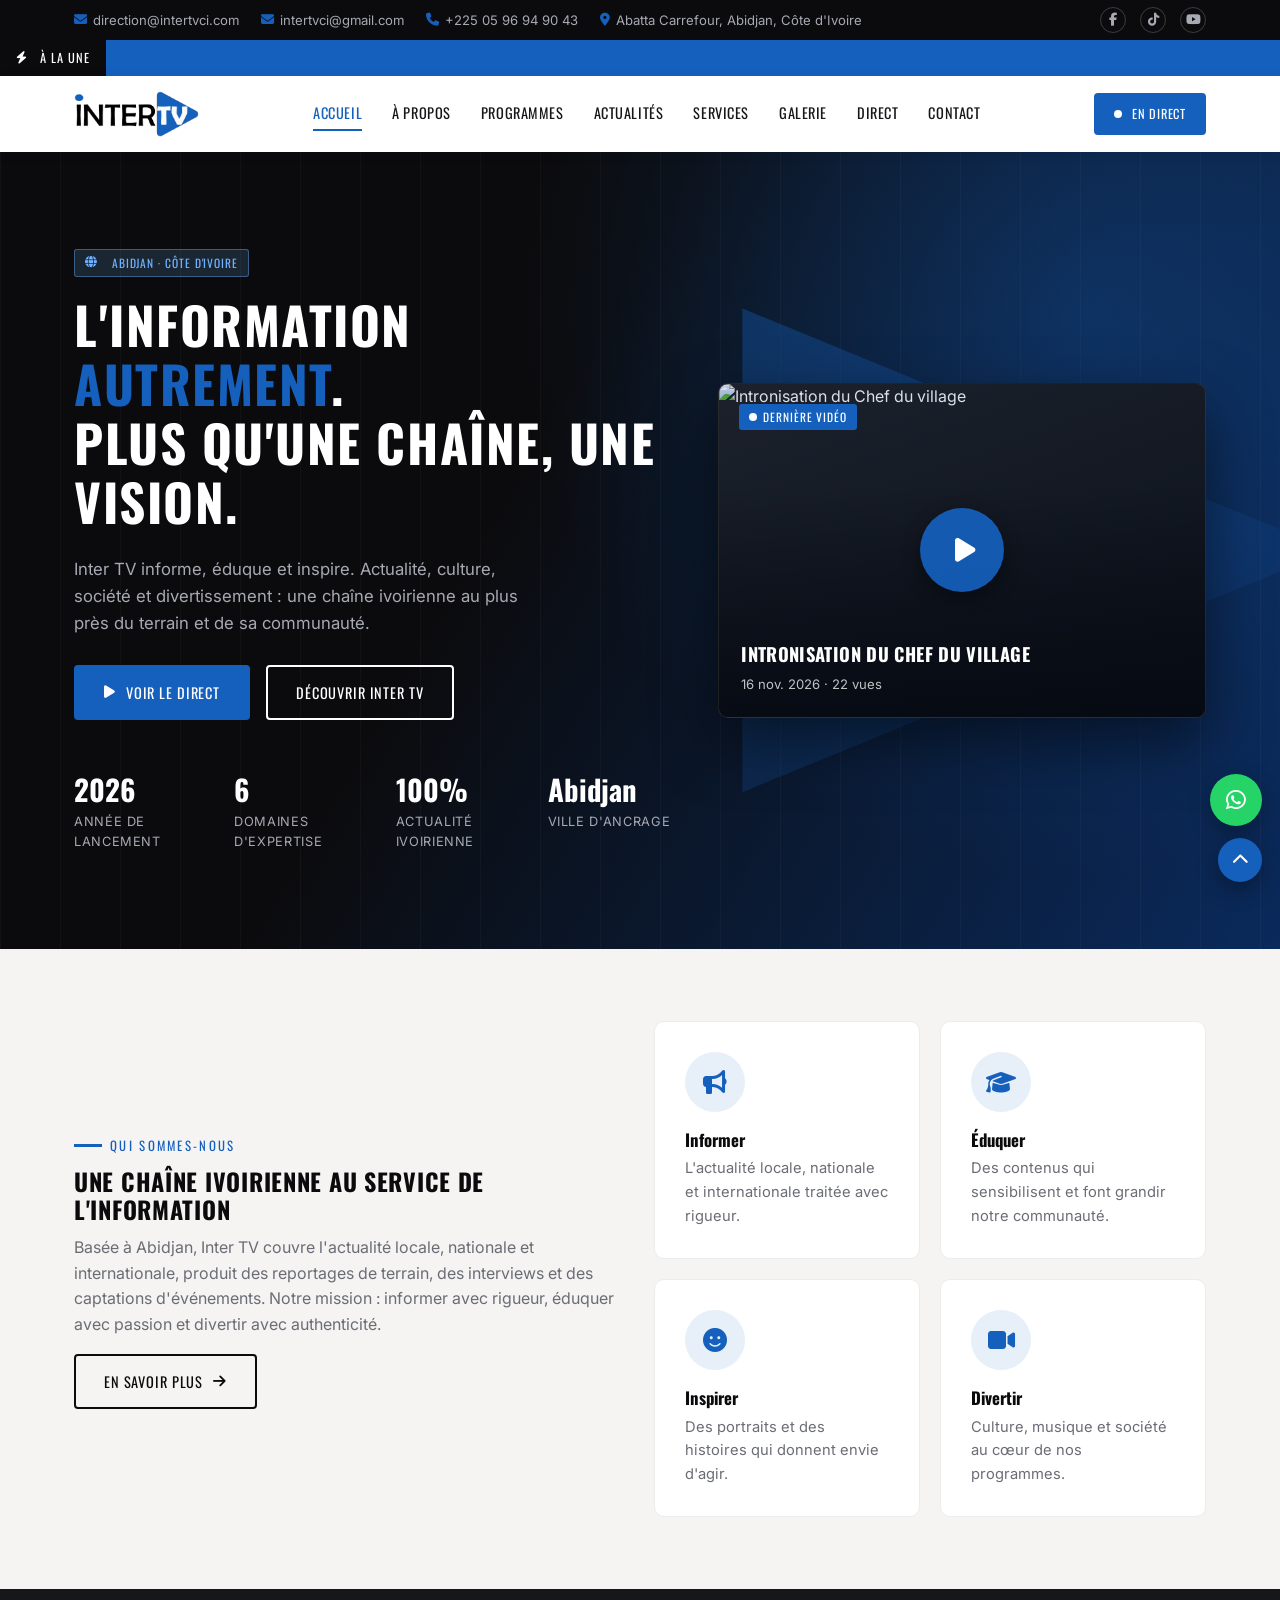
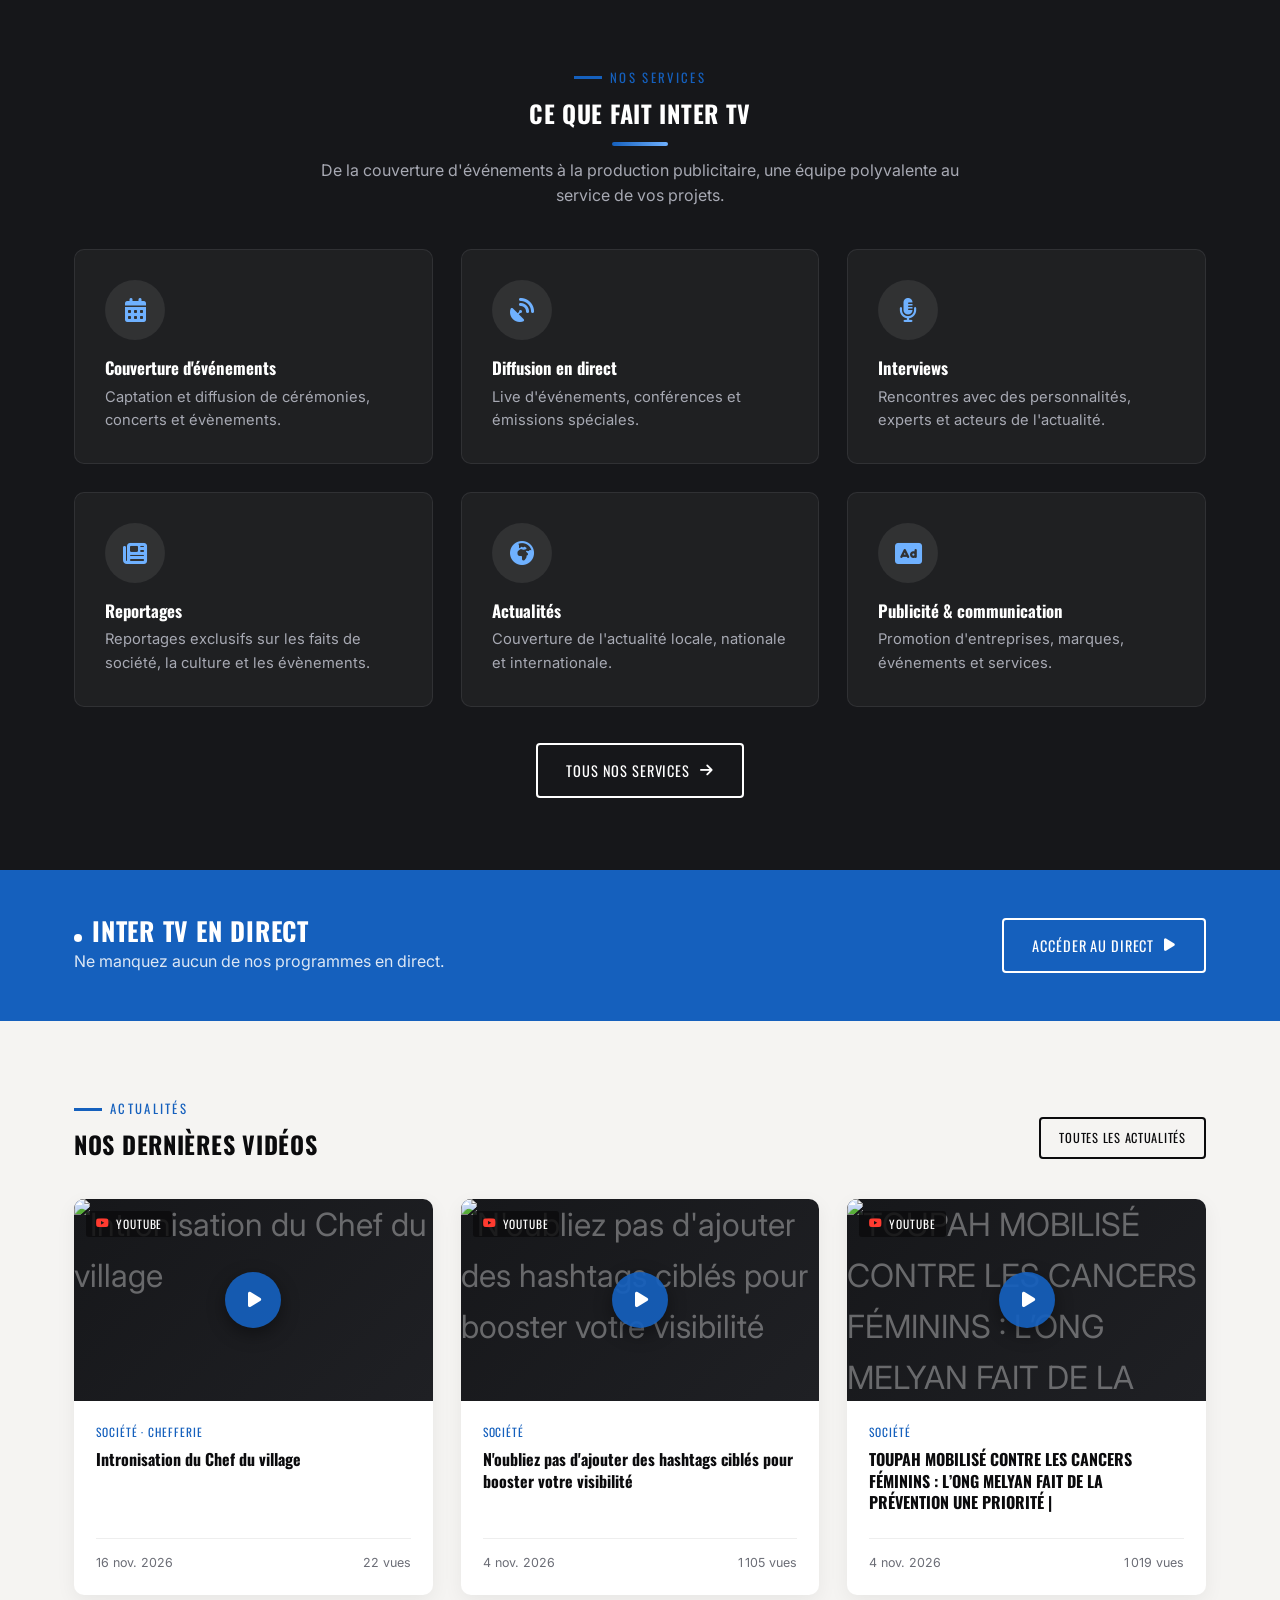
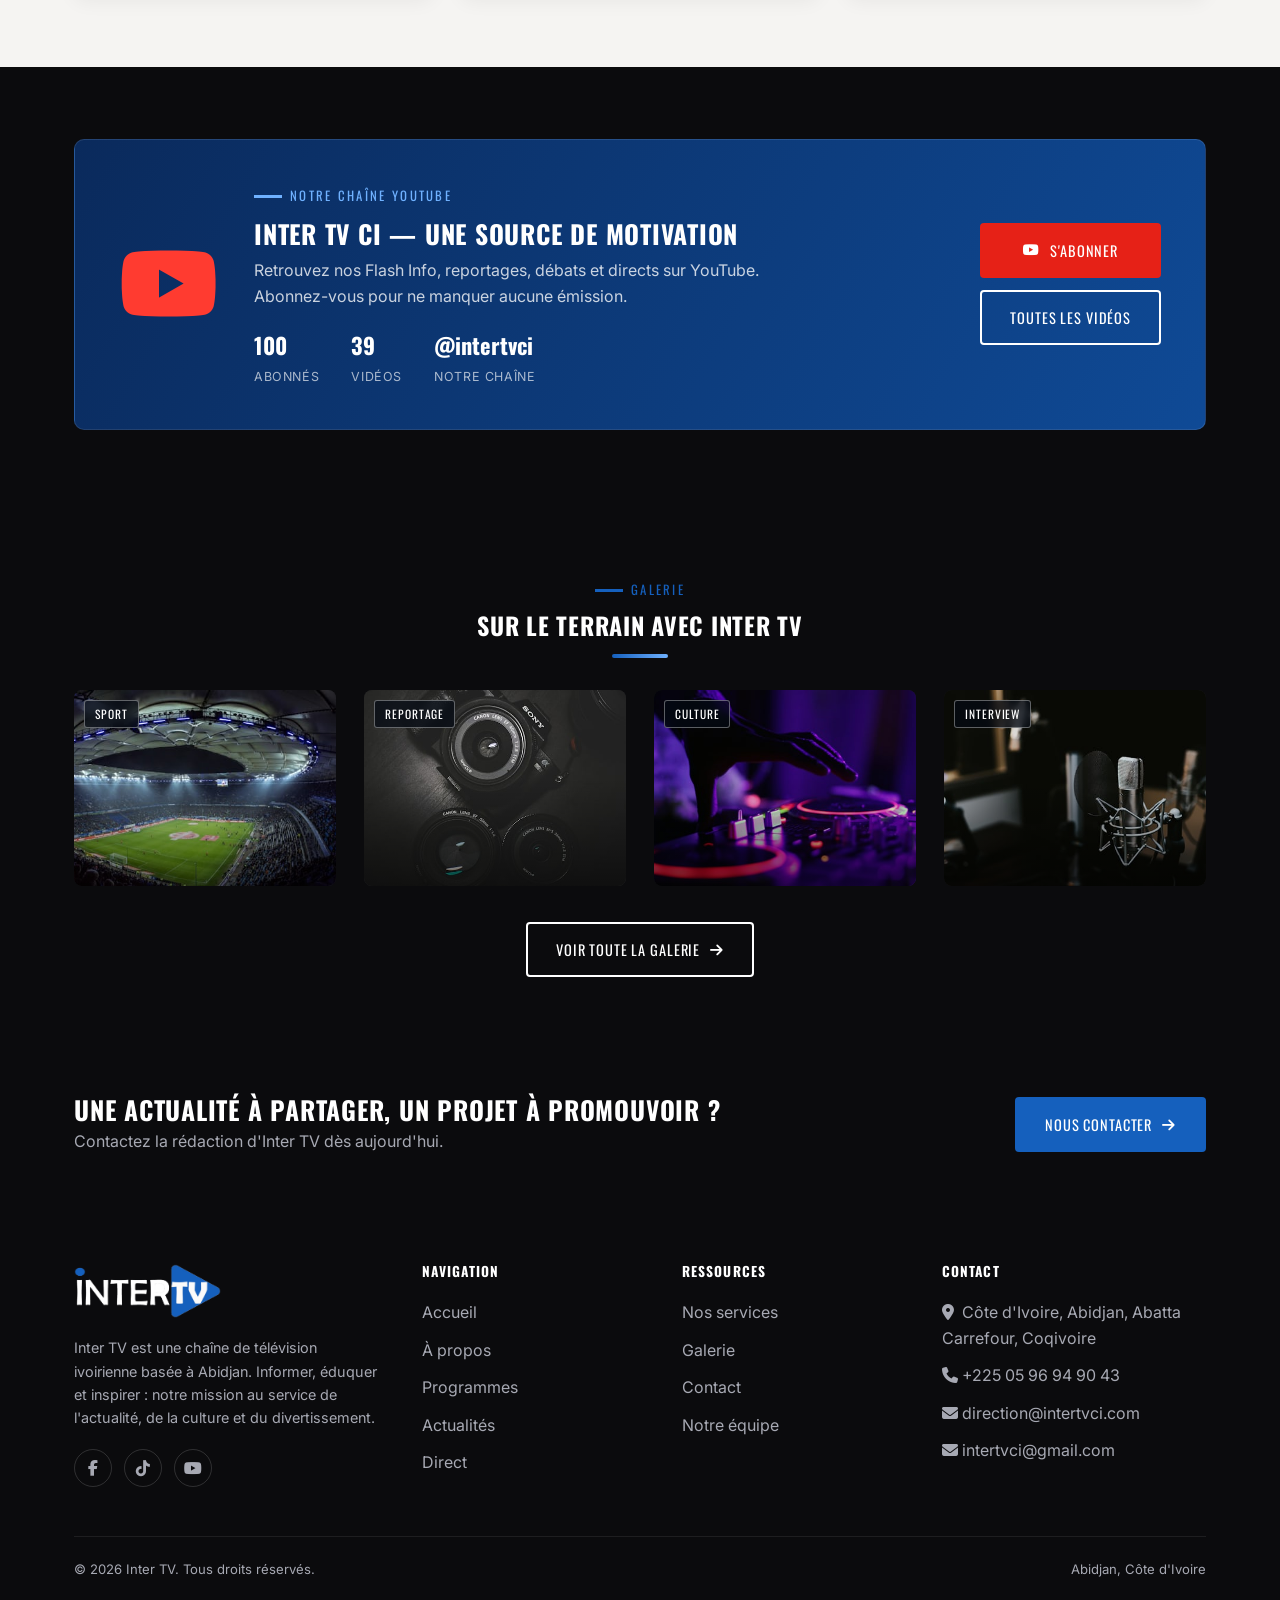
==== commit a5aba9c6: "Mise à jour automatique des vidéos YouTube" ====
--- a/index.html
+++ b/index.html
@@ -99,7 +99,7 @@
         <img src="https://i.ytimg.com/vi/JDLgmcZtNjw/maxresdefault.jpg" alt="Intronisation du Chef du village" onerror="this.onerror=null;this.src='https://i.ytimg.com/vi/JDLgmcZtNjw/hqdefault.jpg'">
         <span class="badge badge--live"><span class="dot"></span> Dernière vidéo</span>
         <span class="play-overlay play-overlay--lg"><i class="fa-solid fa-play"></i></span>
-        <span class="hero-video-caption"><strong>Intronisation du Chef du village</strong><small>16 nov. 2026 · 20 vues</small></span>
+        <span class="hero-video-caption"><strong>Intronisation du Chef du village</strong><small>16 nov. 2026 · 22 vues</small></span>
       </a>
       <!-- yt:hero:end -->
     </div>
@@ -213,7 +213,7 @@
           <div class="card-body">
             <div class="card-cat">Société · Chefferie</div>
             <h3>Intronisation du Chef du village</h3>
-            <div class="card-meta"><span>16 nov. 2026</span><span>20 vues</span></div>
+            <div class="card-meta"><span>16 nov. 2026</span><span>22 vues</span></div>
           </div>
         </a>
         <a class="card video-card" href="https://www.youtube.com/watch?v=YLWJtDj57ec" target="_blank" rel="noopener">
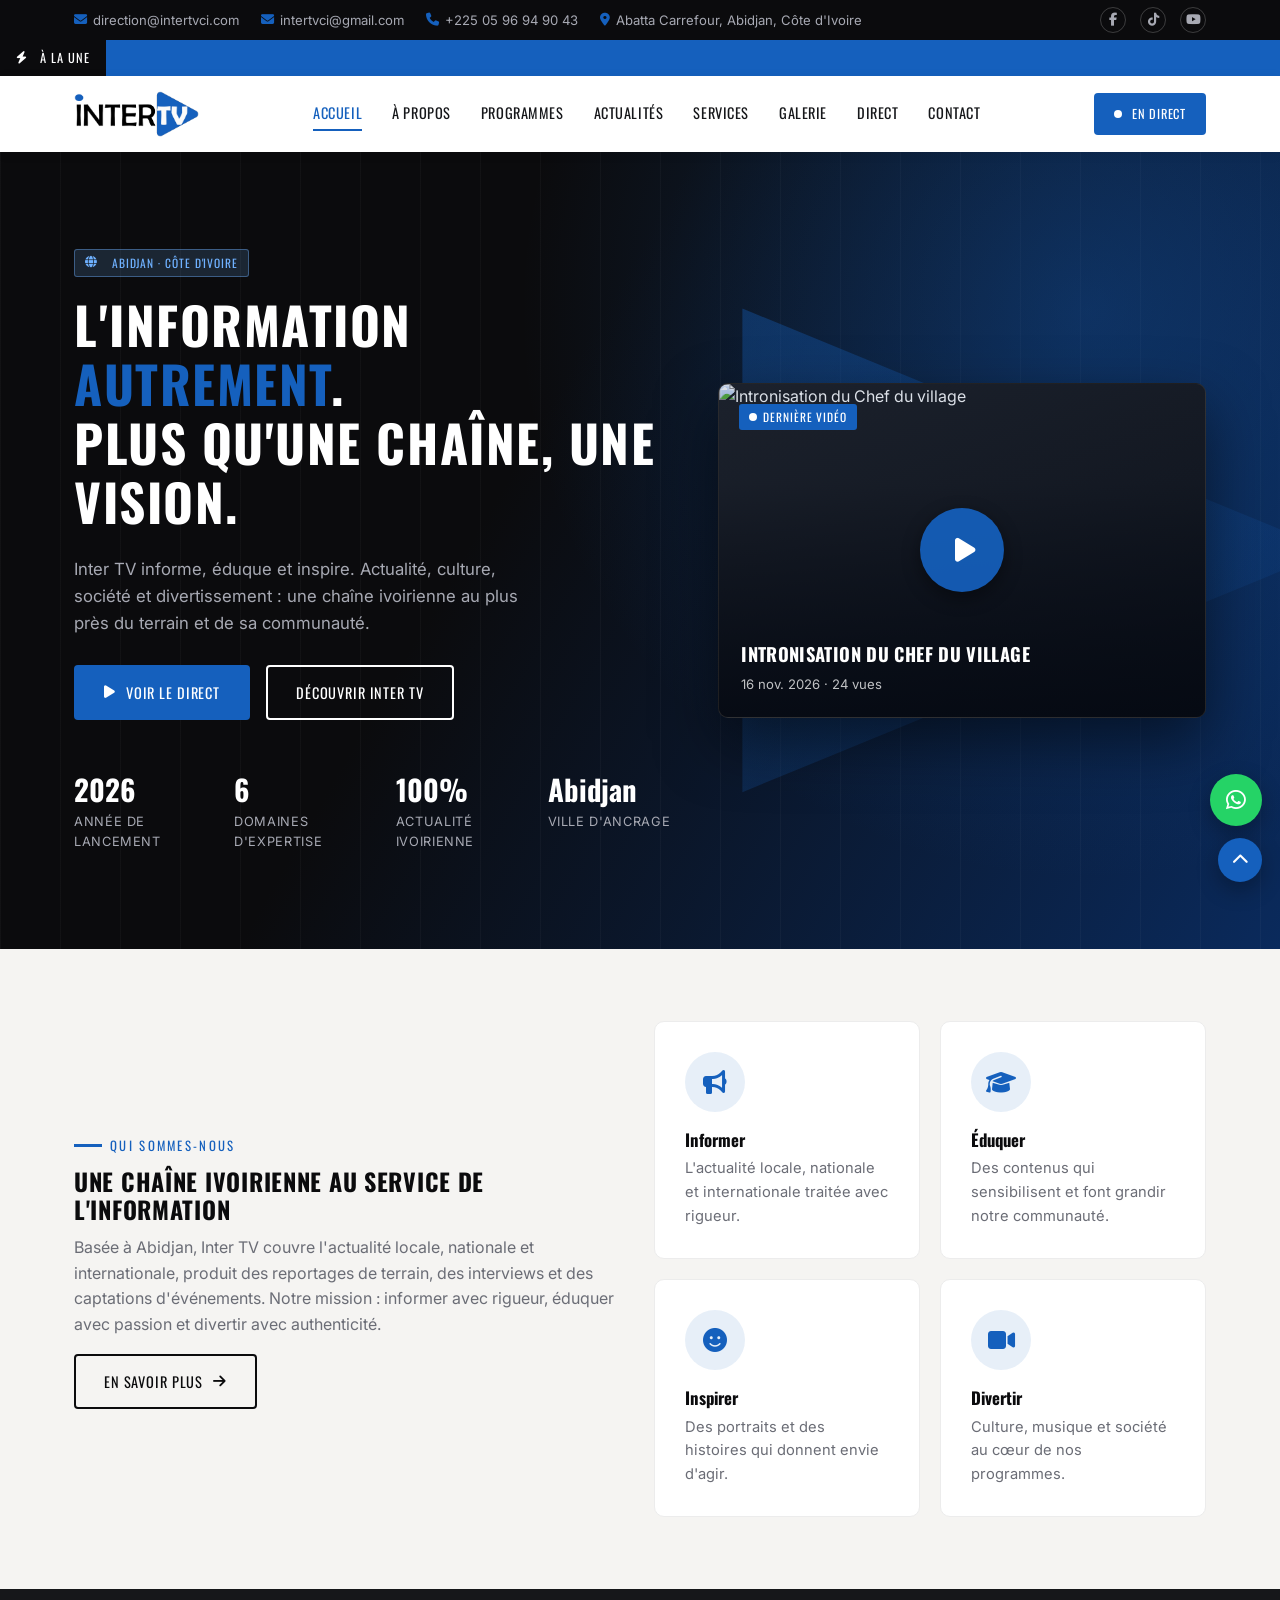
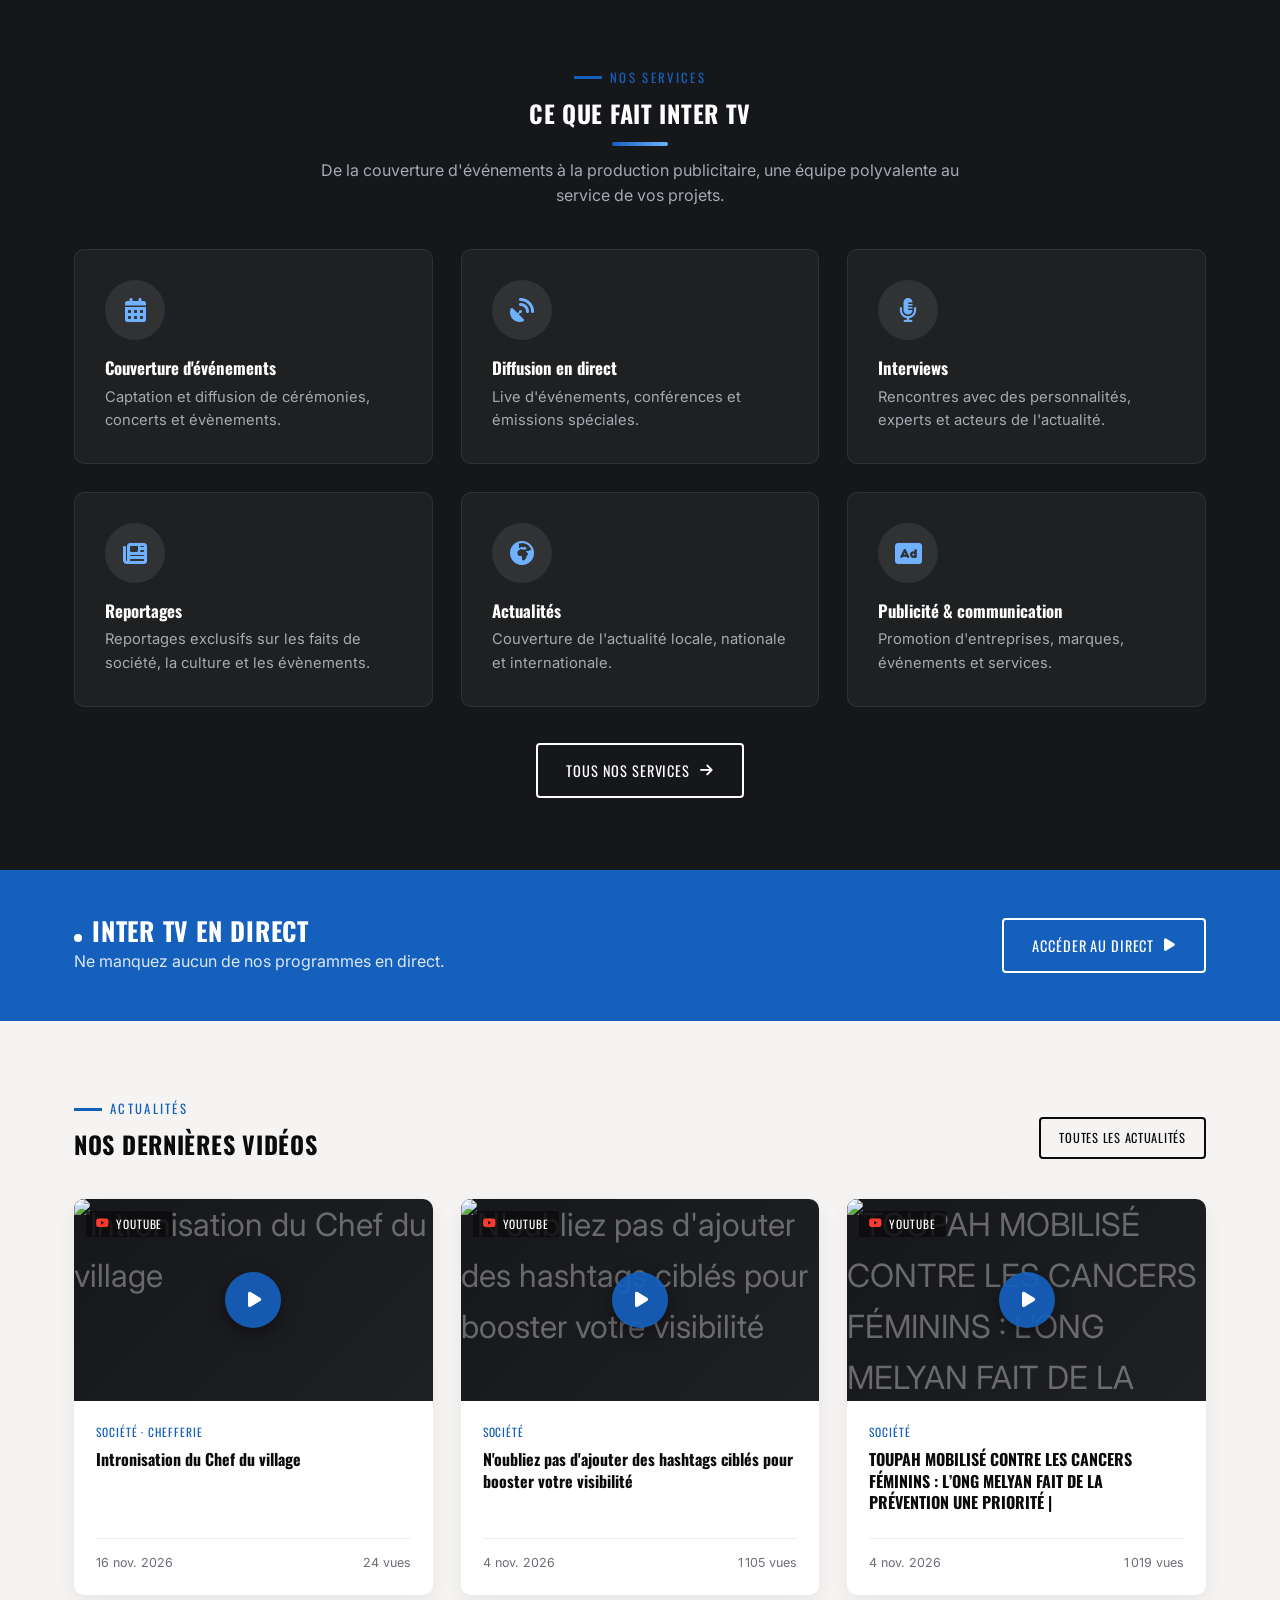
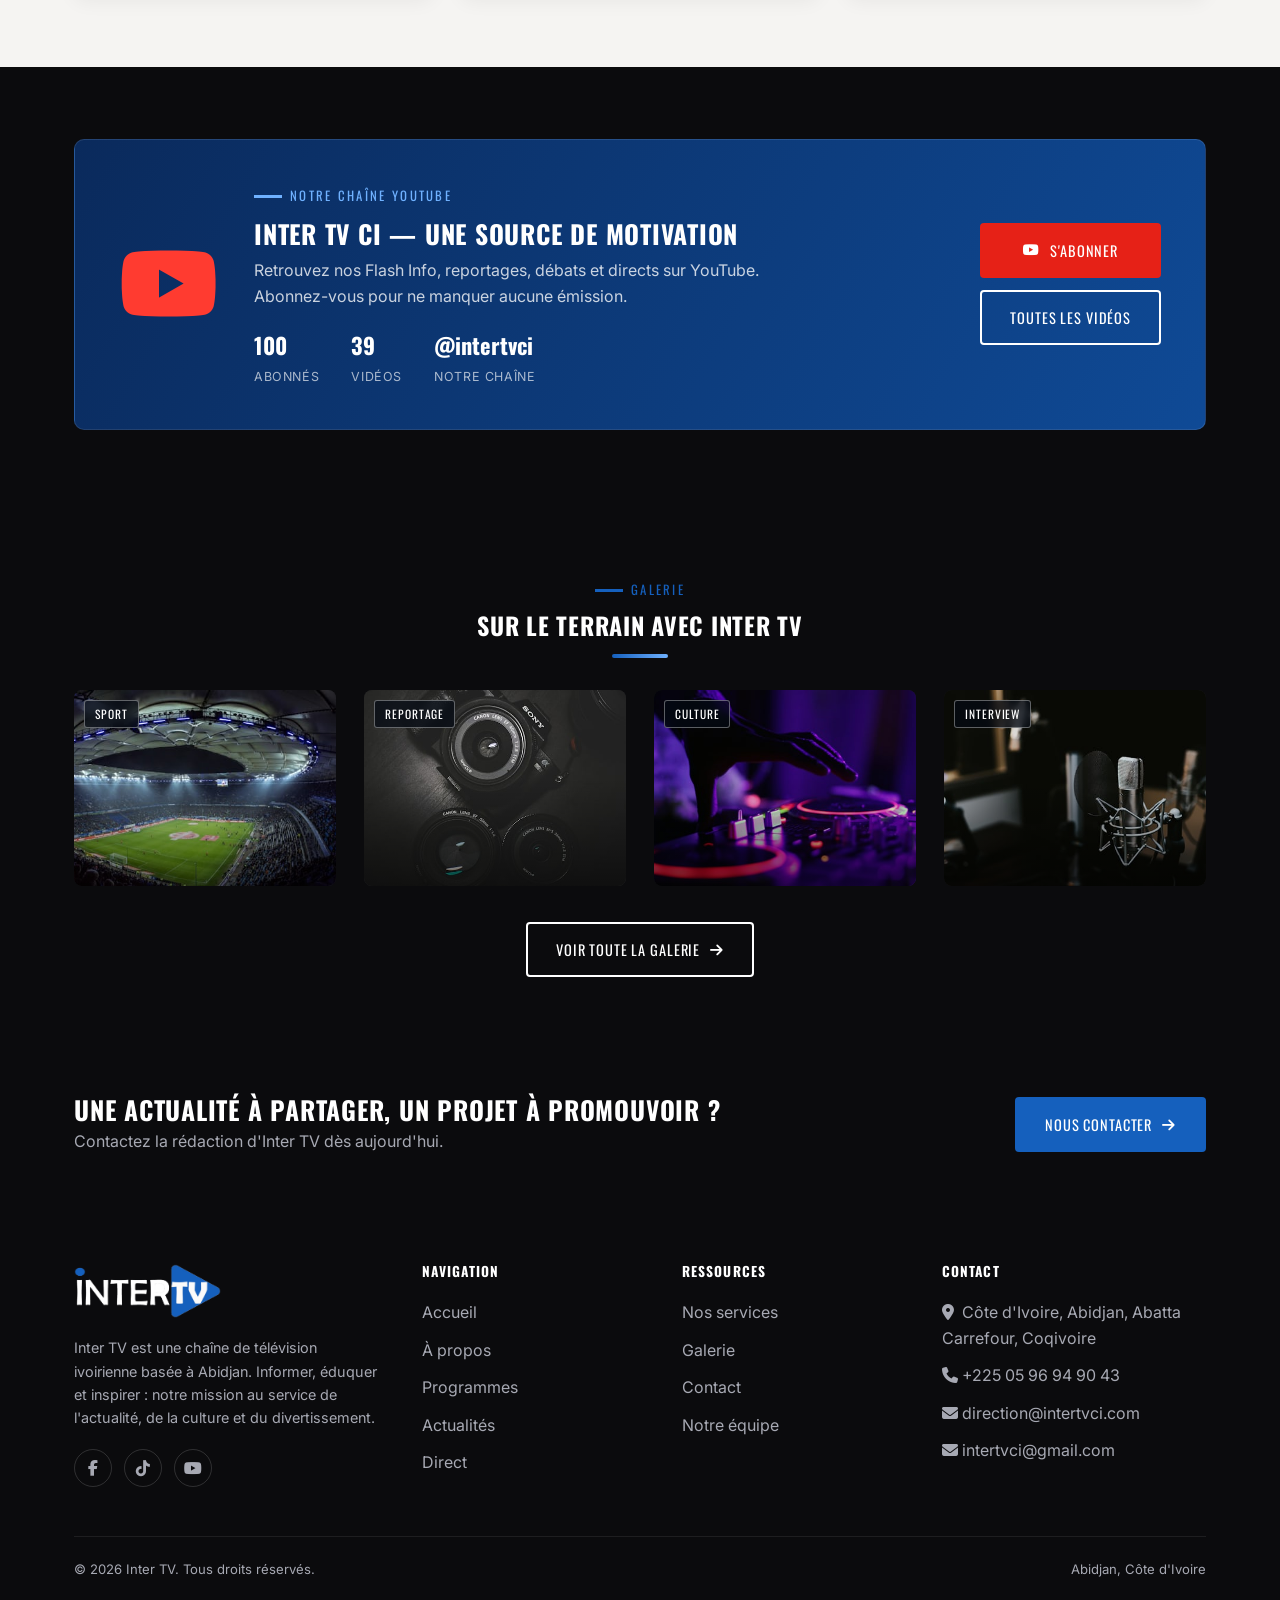
==== commit 73aa347a: "Mise à jour automatique des vidéos YouTube" ====
--- a/index.html
+++ b/index.html
@@ -99,7 +99,7 @@
         <img src="https://i.ytimg.com/vi/JDLgmcZtNjw/maxresdefault.jpg" alt="Intronisation du Chef du village" onerror="this.onerror=null;this.src='https://i.ytimg.com/vi/JDLgmcZtNjw/hqdefault.jpg'">
         <span class="badge badge--live"><span class="dot"></span> Dernière vidéo</span>
         <span class="play-overlay play-overlay--lg"><i class="fa-solid fa-play"></i></span>
-        <span class="hero-video-caption"><strong>Intronisation du Chef du village</strong><small>16 nov. 2026 · 22 vues</small></span>
+        <span class="hero-video-caption"><strong>Intronisation du Chef du village</strong><small>16 nov. 2026 · 24 vues</small></span>
       </a>
       <!-- yt:hero:end -->
     </div>
@@ -213,7 +213,7 @@
           <div class="card-body">
             <div class="card-cat">Société · Chefferie</div>
             <h3>Intronisation du Chef du village</h3>
-            <div class="card-meta"><span>16 nov. 2026</span><span>22 vues</span></div>
+            <div class="card-meta"><span>16 nov. 2026</span><span>24 vues</span></div>
           </div>
         </a>
         <a class="card video-card" href="https://www.youtube.com/watch?v=YLWJtDj57ec" target="_blank" rel="noopener">
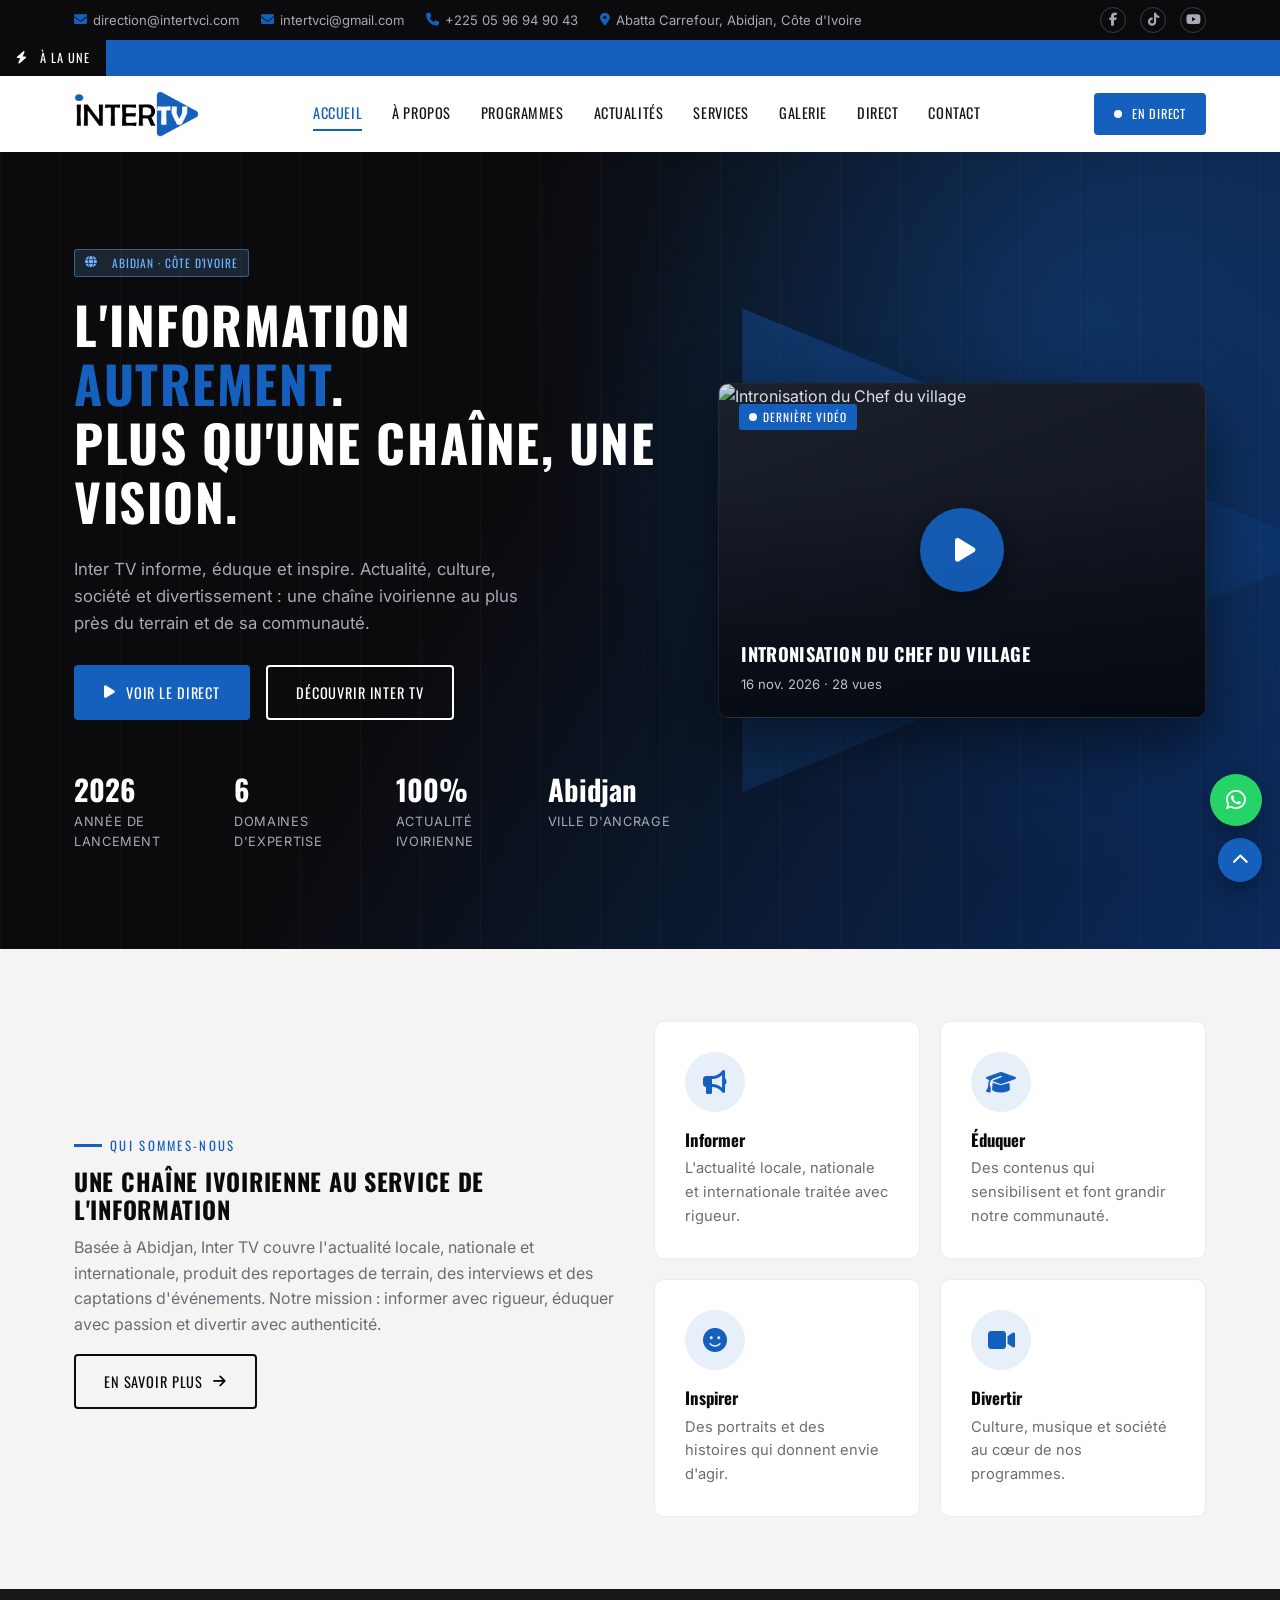
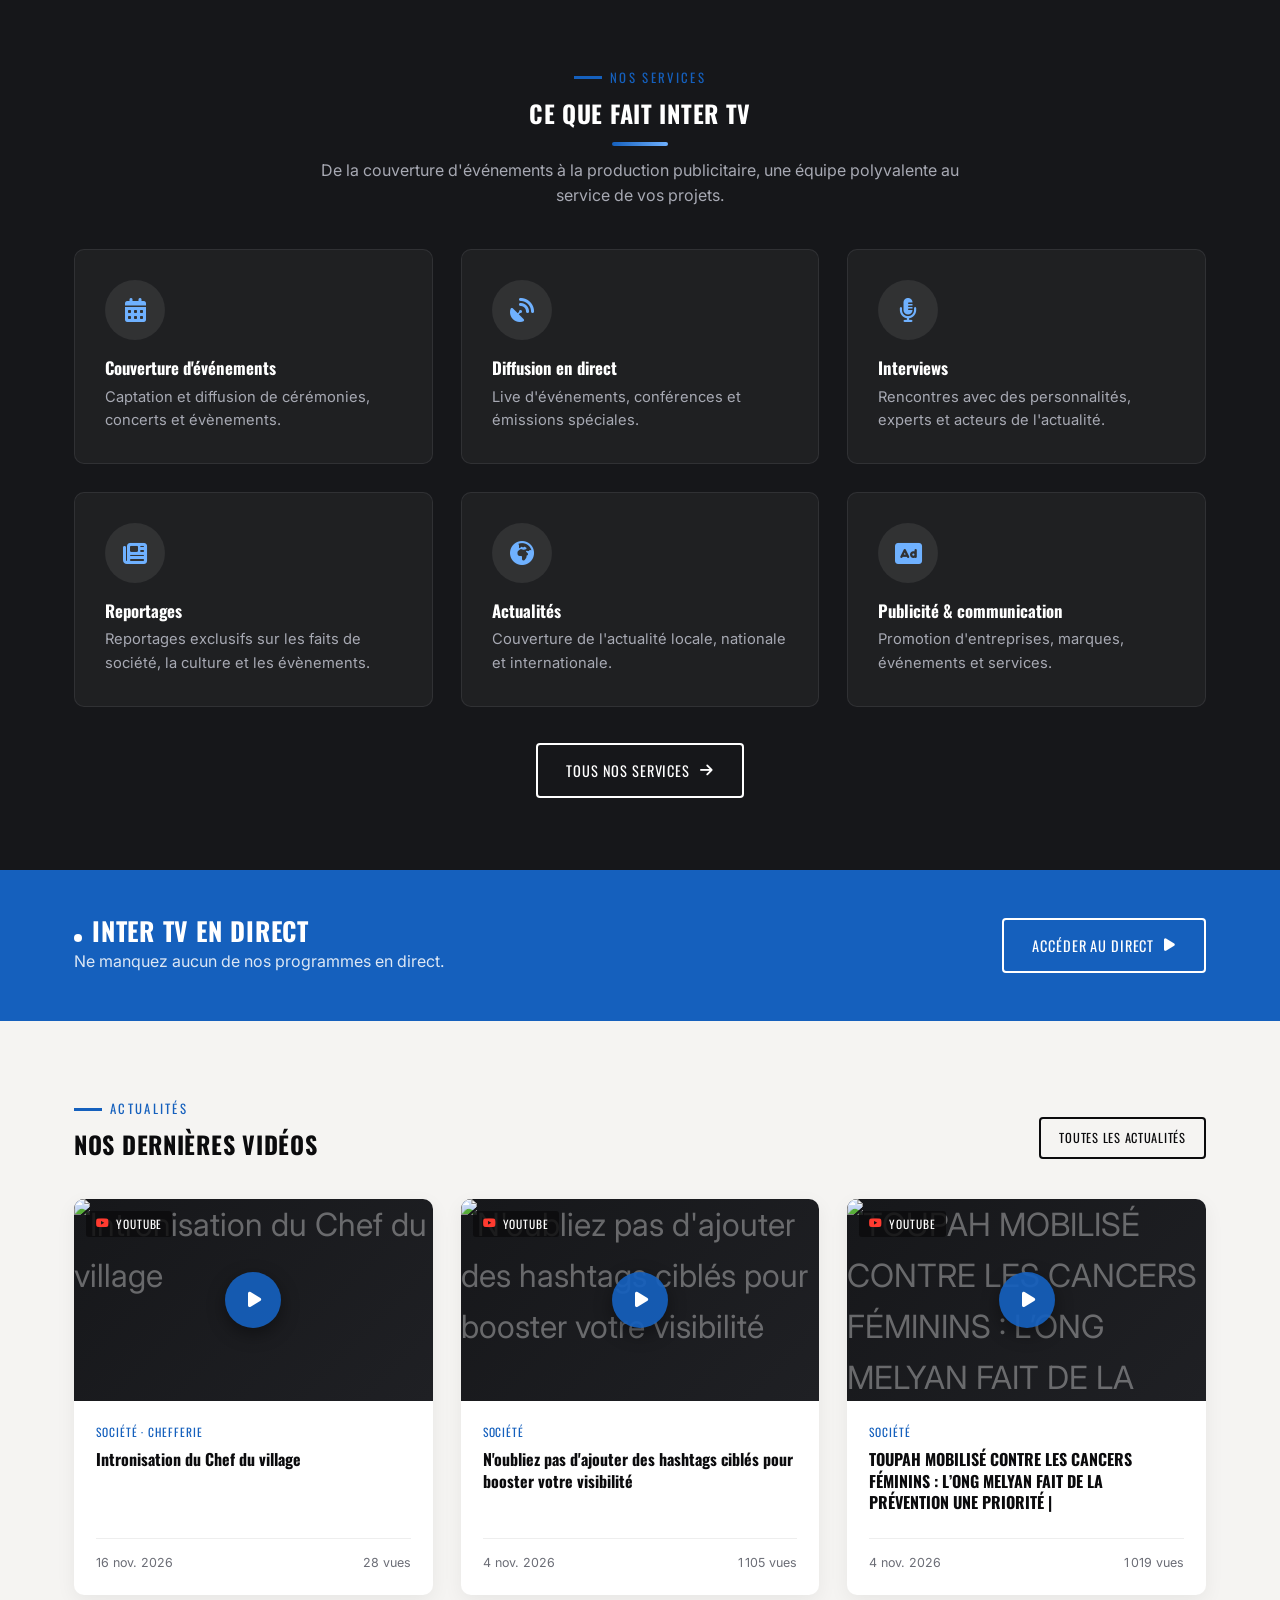
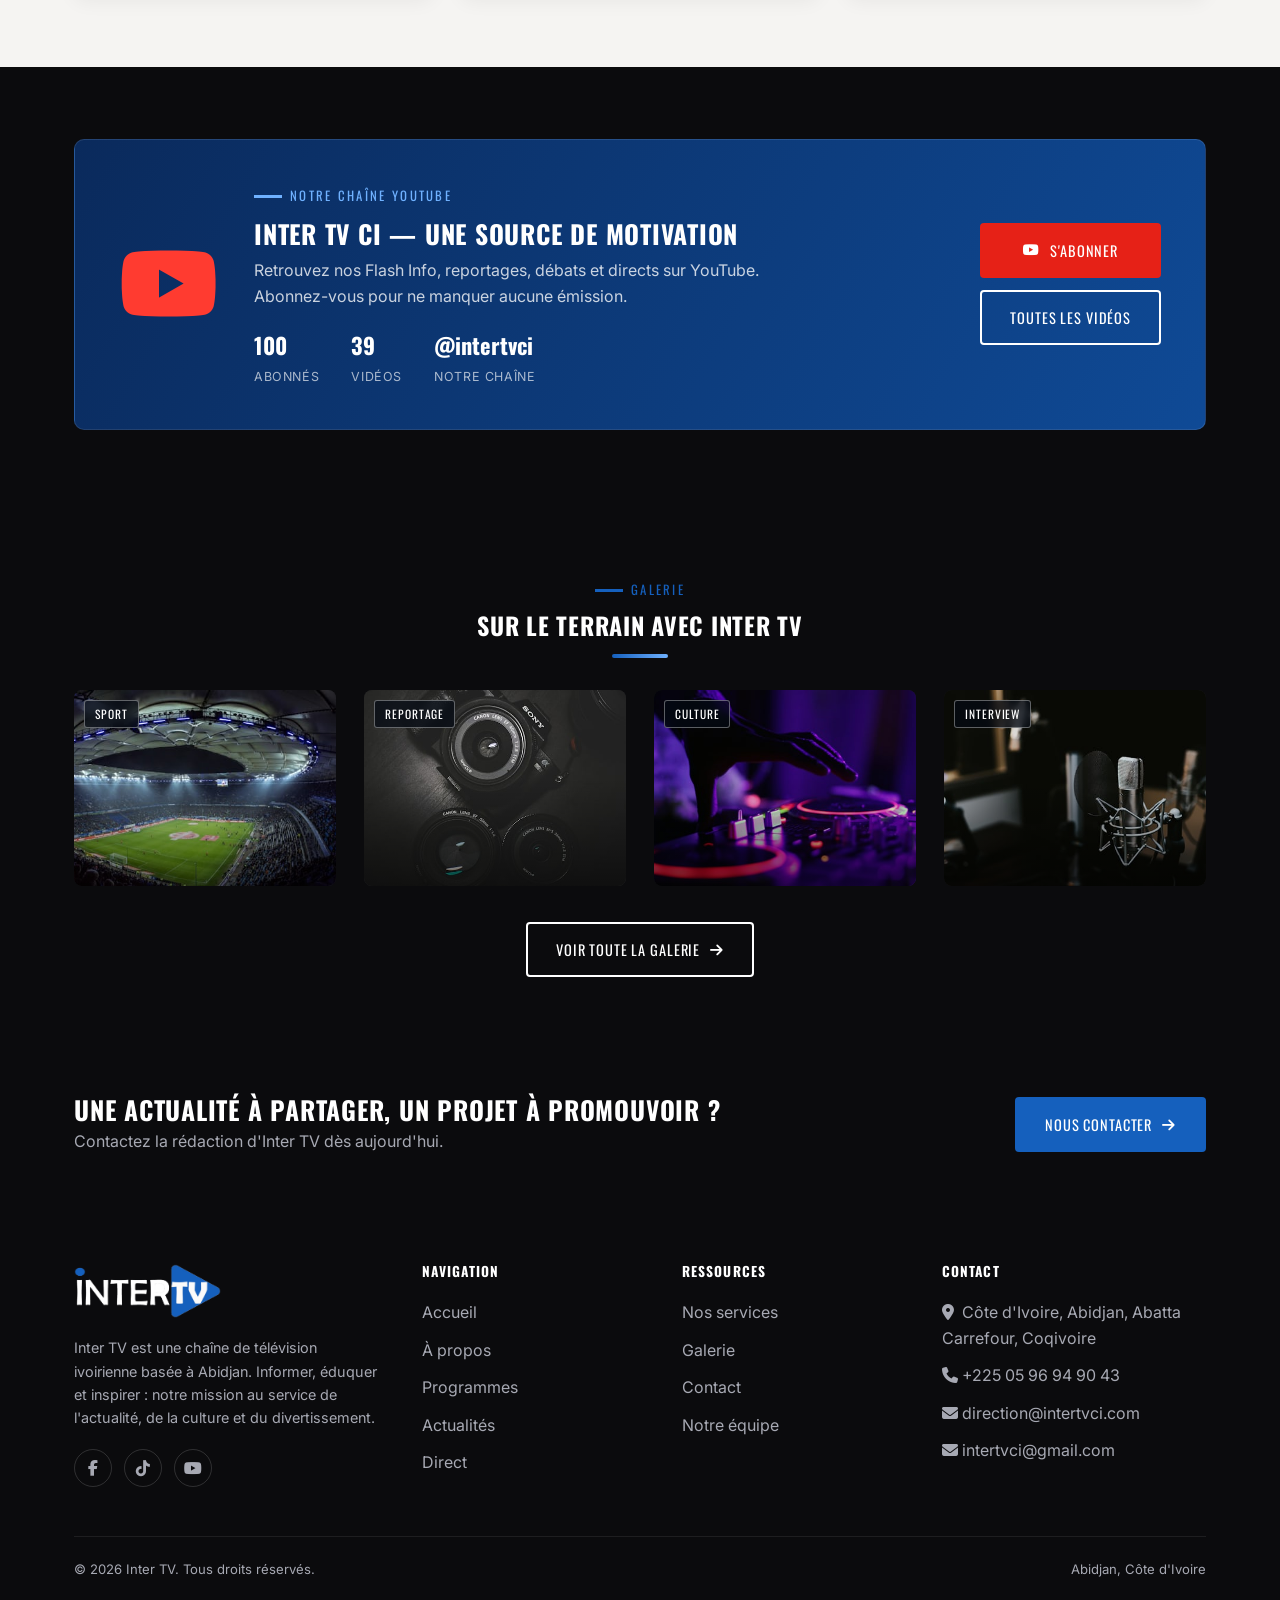
==== commit 76f6ff05: "Mise à jour automatique des vidéos YouTube" ====
--- a/index.html
+++ b/index.html
@@ -99,7 +99,7 @@
         <img src="https://i.ytimg.com/vi/JDLgmcZtNjw/maxresdefault.jpg" alt="Intronisation du Chef du village" onerror="this.onerror=null;this.src='https://i.ytimg.com/vi/JDLgmcZtNjw/hqdefault.jpg'">
         <span class="badge badge--live"><span class="dot"></span> Dernière vidéo</span>
         <span class="play-overlay play-overlay--lg"><i class="fa-solid fa-play"></i></span>
-        <span class="hero-video-caption"><strong>Intronisation du Chef du village</strong><small>16 nov. 2026 · 24 vues</small></span>
+        <span class="hero-video-caption"><strong>Intronisation du Chef du village</strong><small>16 nov. 2026 · 28 vues</small></span>
       </a>
       <!-- yt:hero:end -->
     </div>
@@ -213,7 +213,7 @@
           <div class="card-body">
             <div class="card-cat">Société · Chefferie</div>
             <h3>Intronisation du Chef du village</h3>
-            <div class="card-meta"><span>16 nov. 2026</span><span>24 vues</span></div>
+            <div class="card-meta"><span>16 nov. 2026</span><span>28 vues</span></div>
           </div>
         </a>
         <a class="card video-card" href="https://www.youtube.com/watch?v=YLWJtDj57ec" target="_blank" rel="noopener">
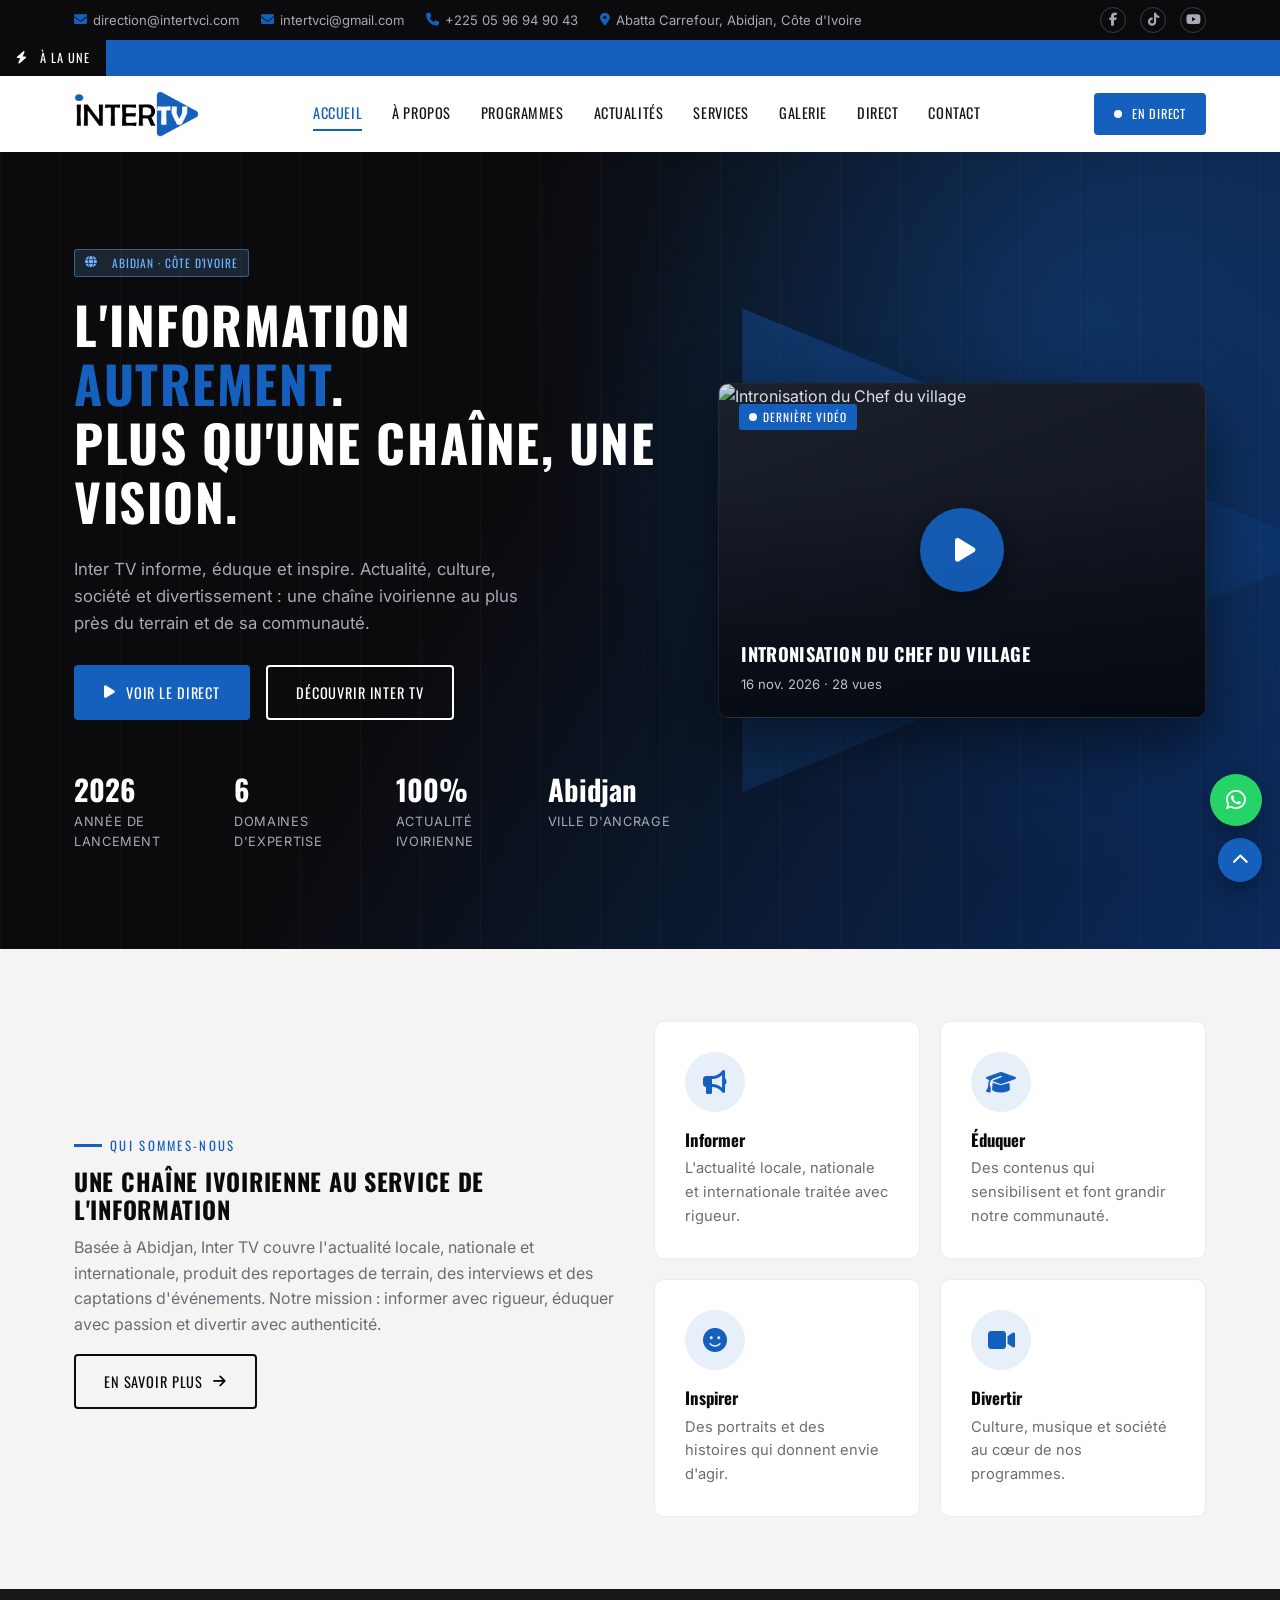
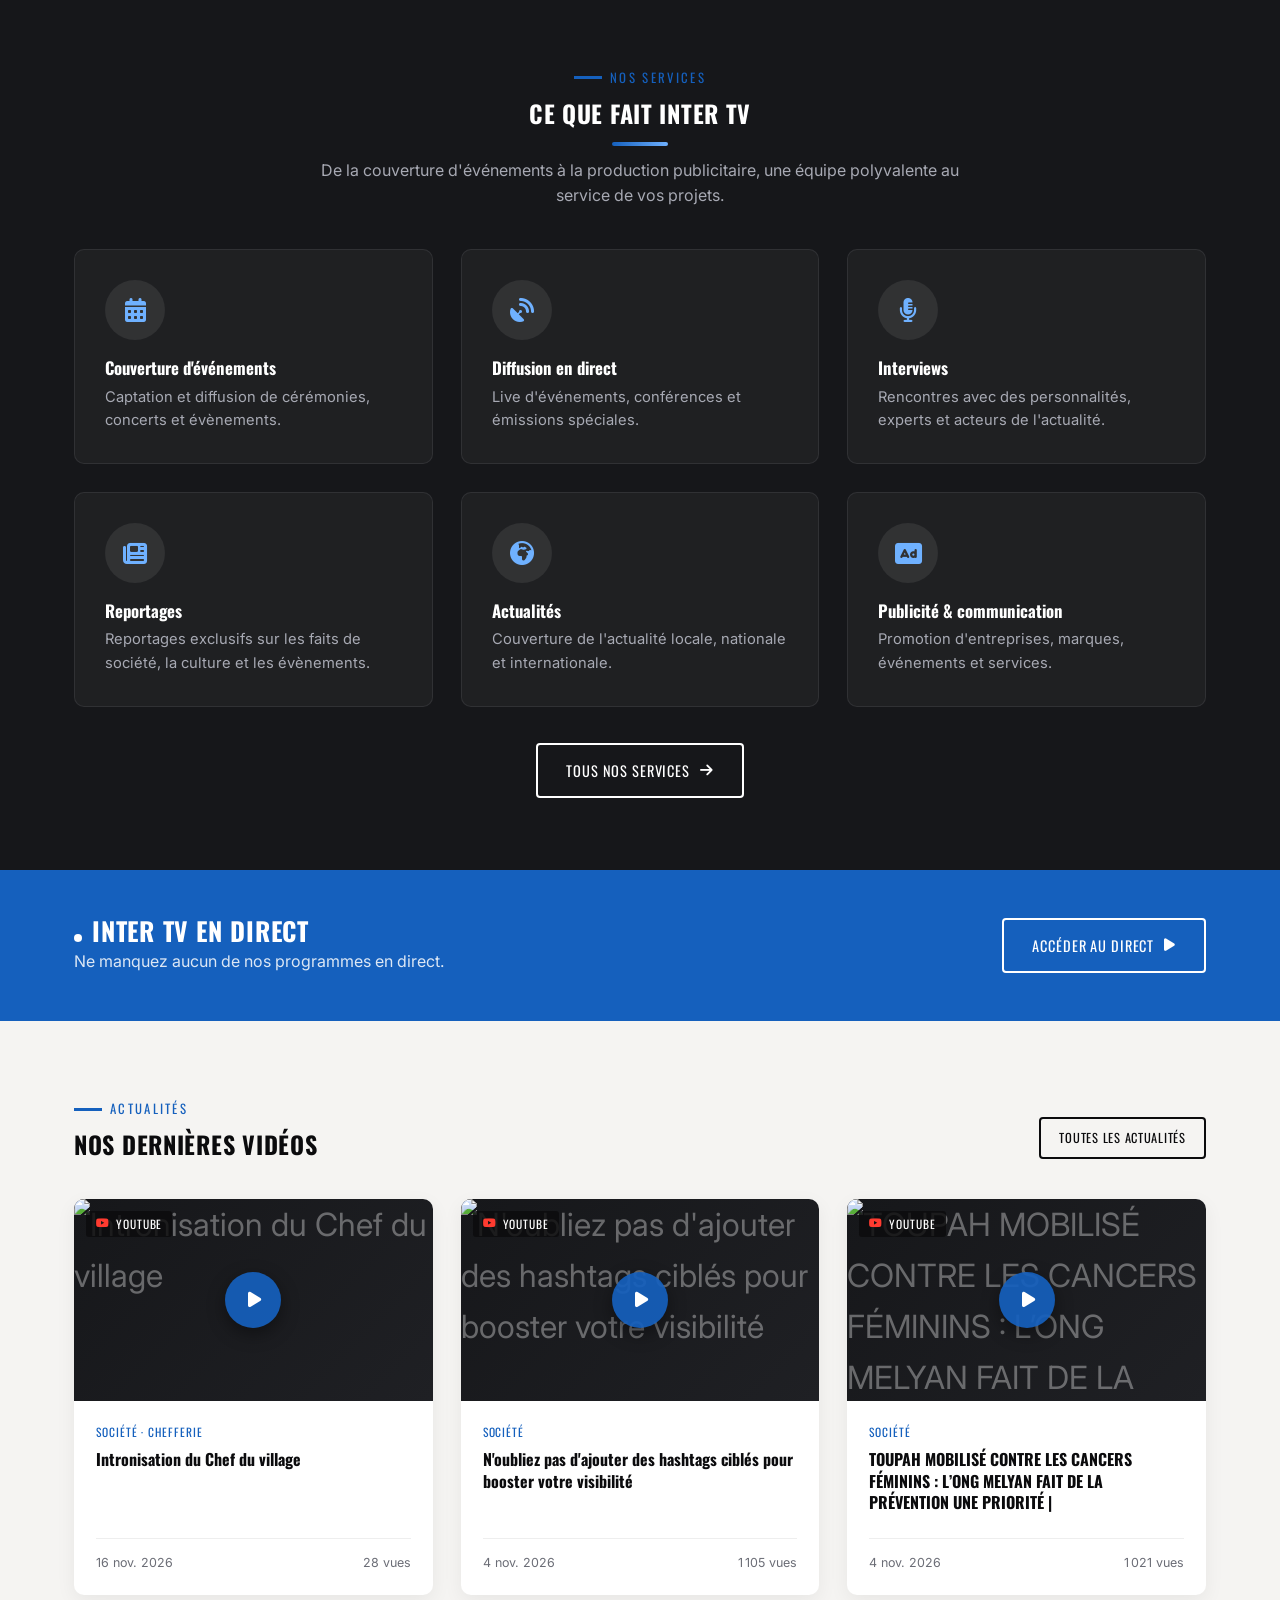
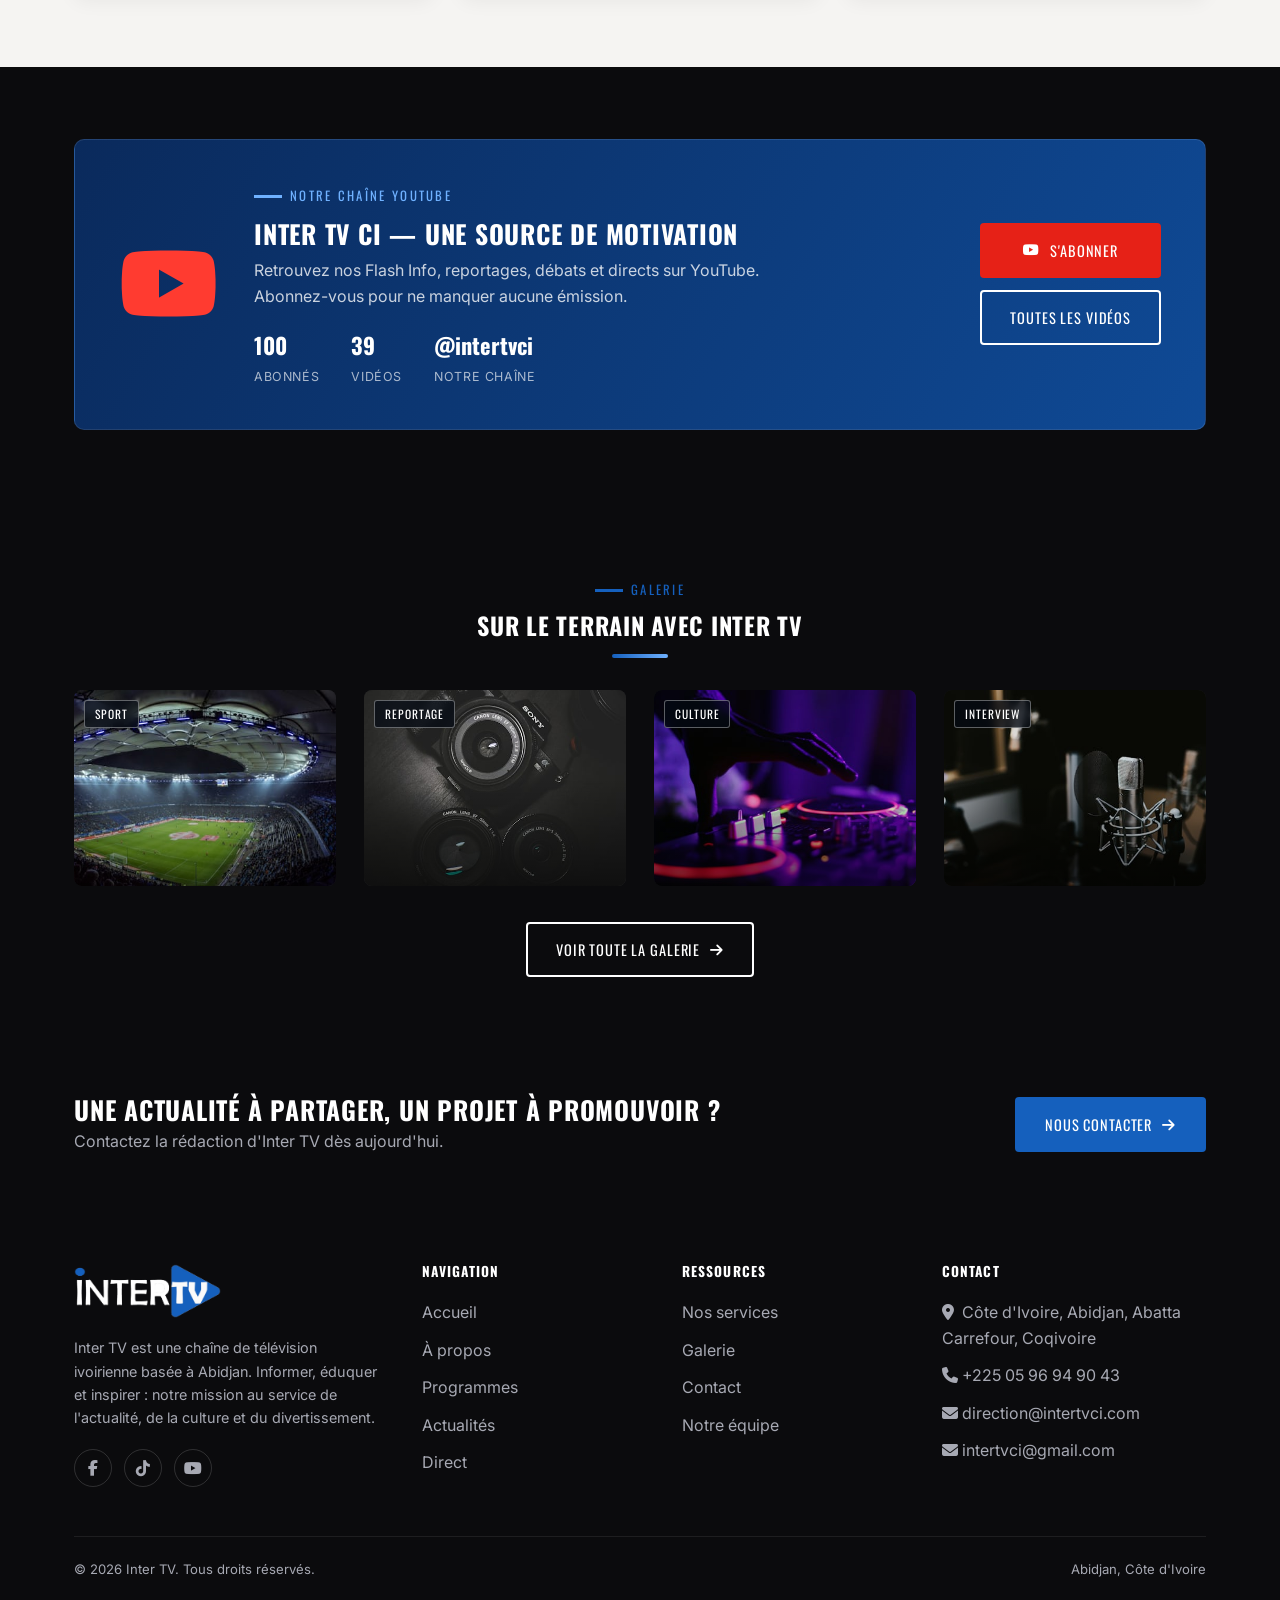
==== commit 8cf48098: "Mise à jour automatique des vidéos YouTube" ====
--- a/index.html
+++ b/index.html
@@ -229,7 +229,7 @@
           <div class="card-body">
             <div class="card-cat">Société</div>
             <h3>TOUPAH MOBILISÉ CONTRE LES CANCERS FÉMININS : L’ONG MELYAN FAIT DE LA PRÉVENTION UNE PRIORITÉ |</h3>
-            <div class="card-meta"><span>4 nov. 2026</span><span>1 019 vues</span></div>
+            <div class="card-meta"><span>4 nov. 2026</span><span>1 021 vues</span></div>
           </div>
         </a>
       </div>
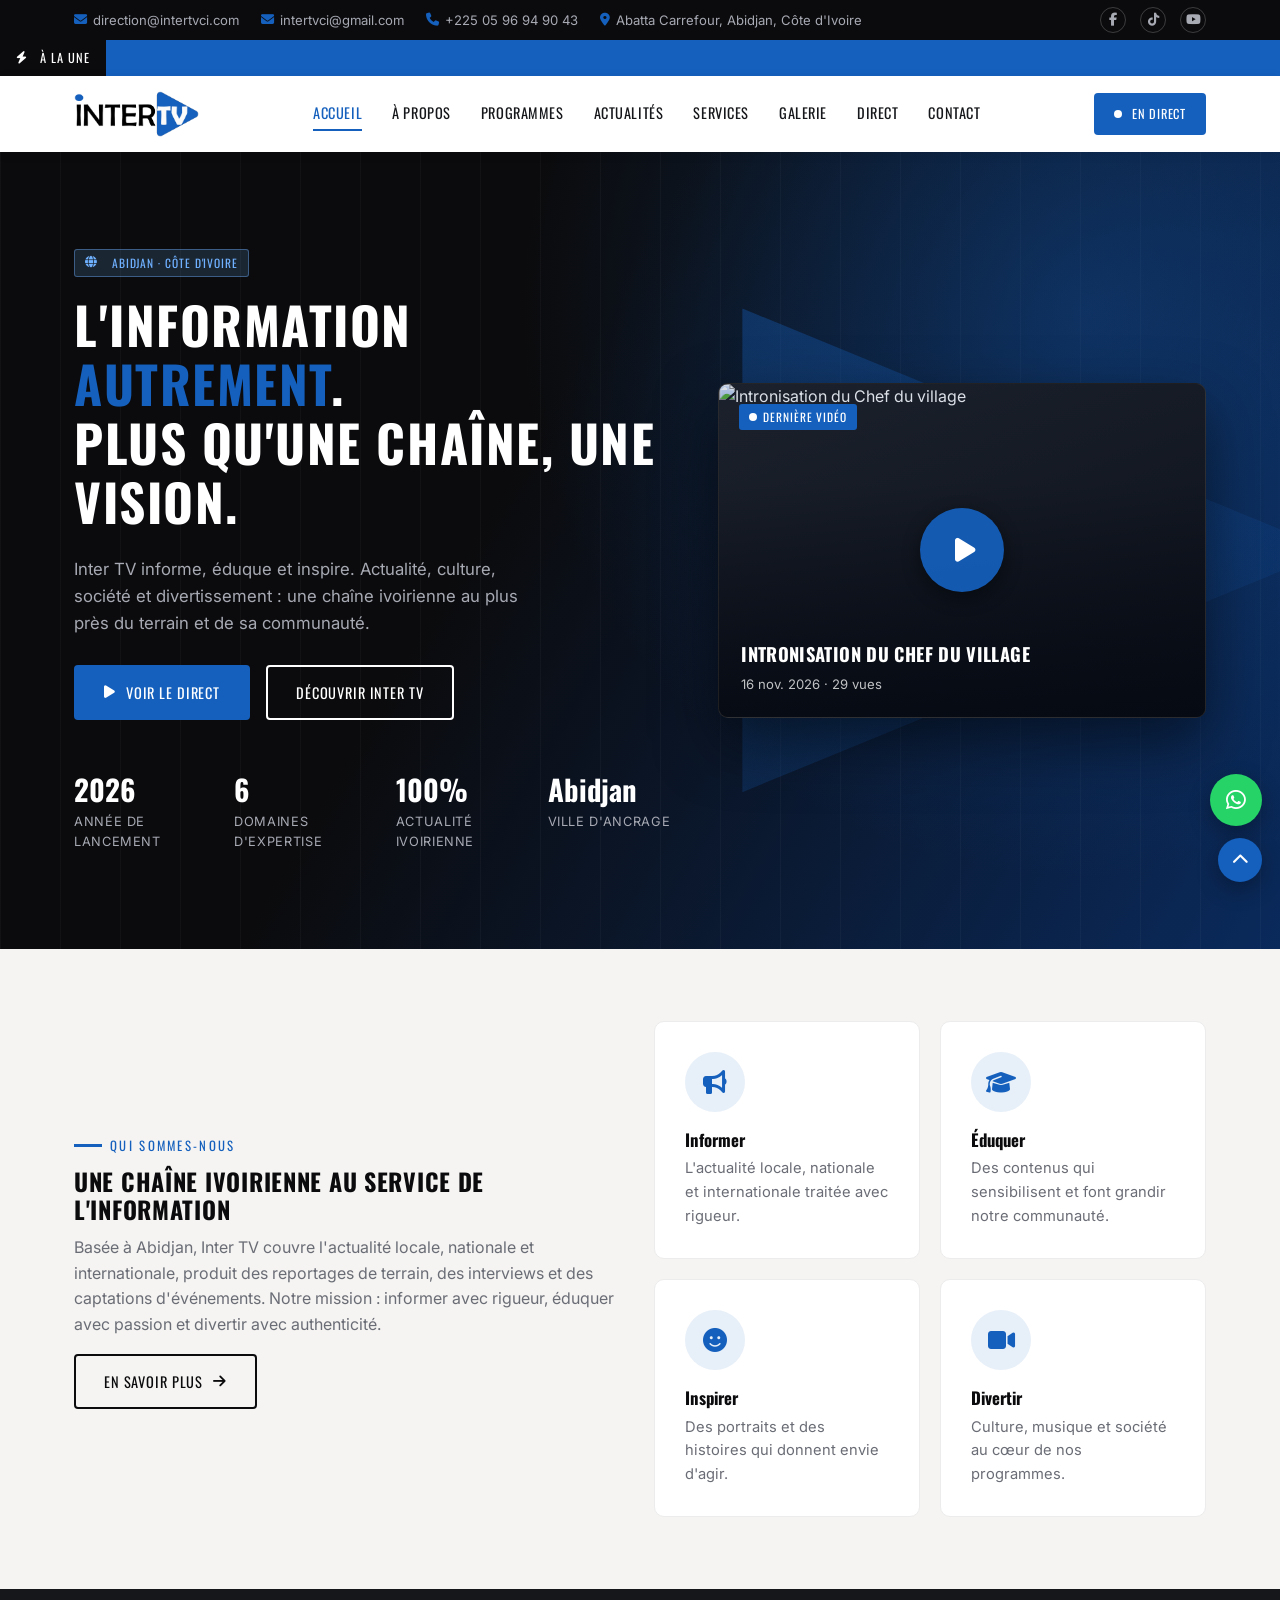
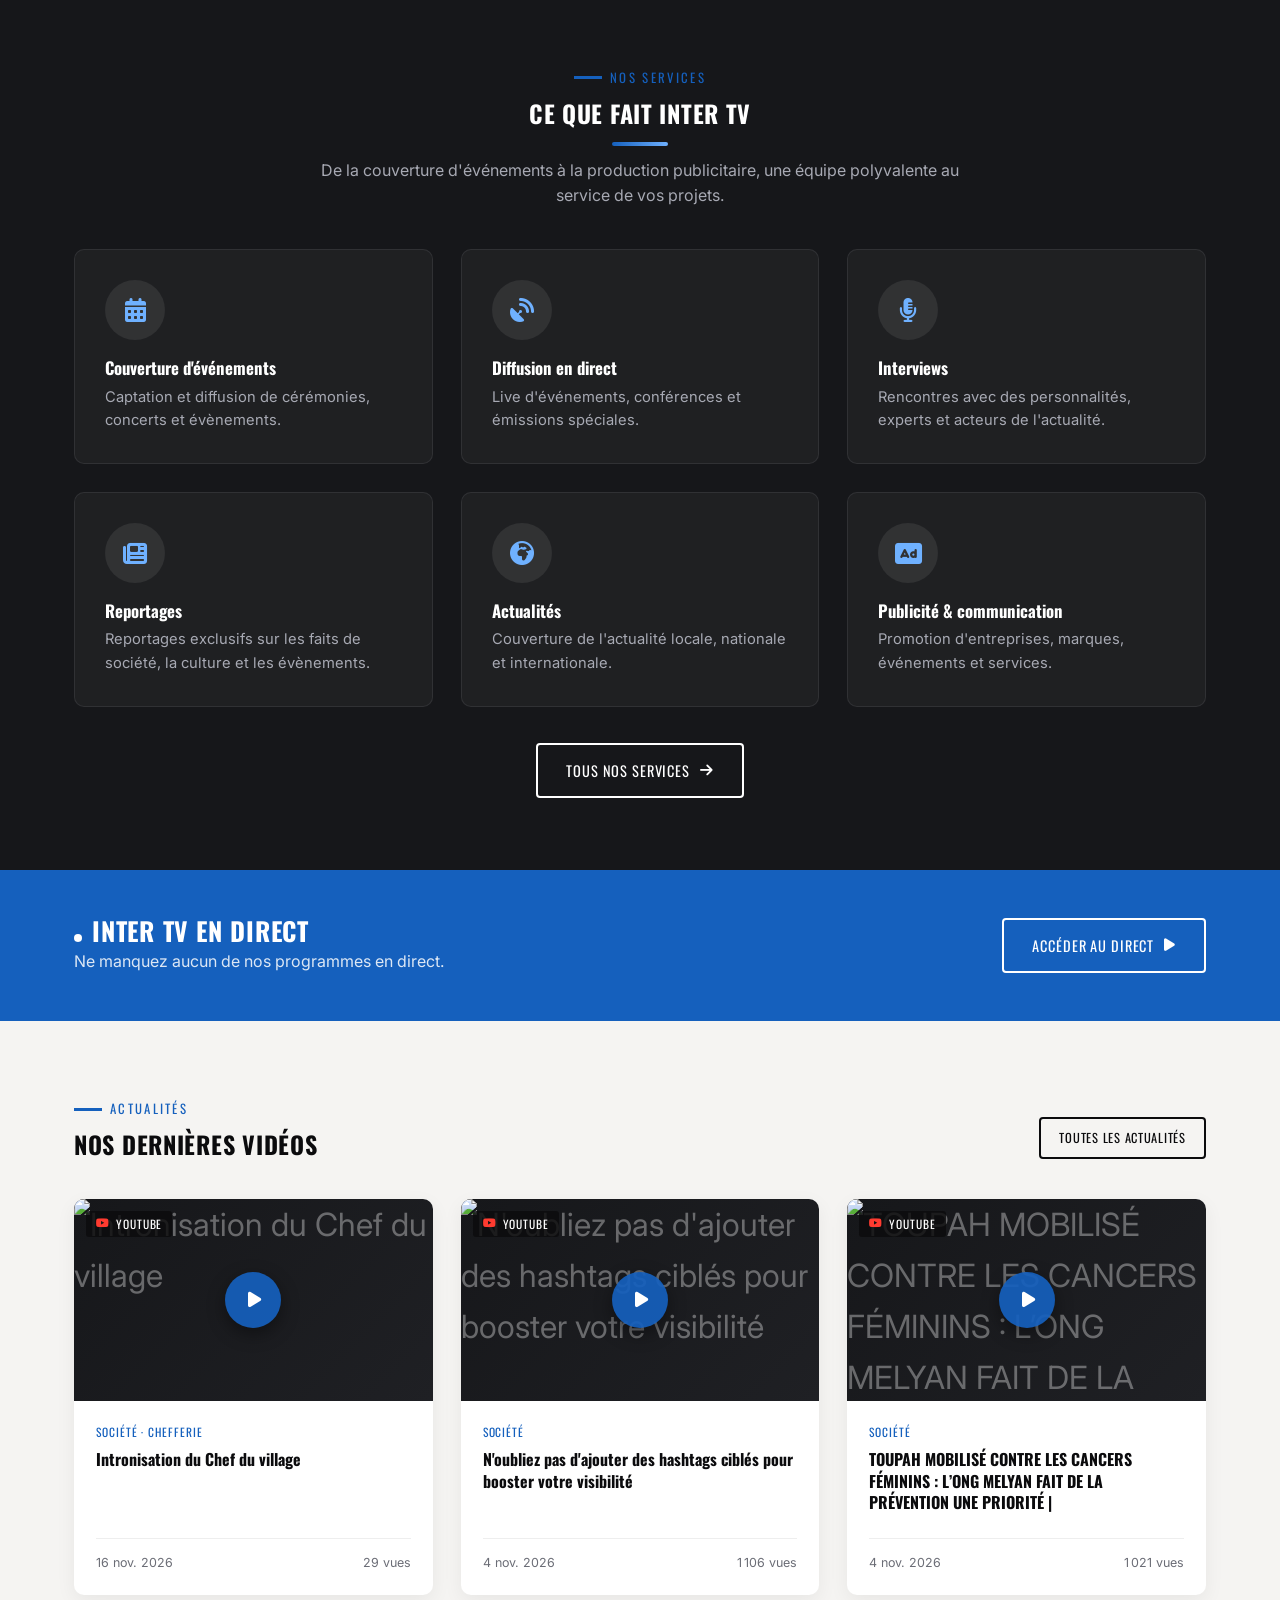
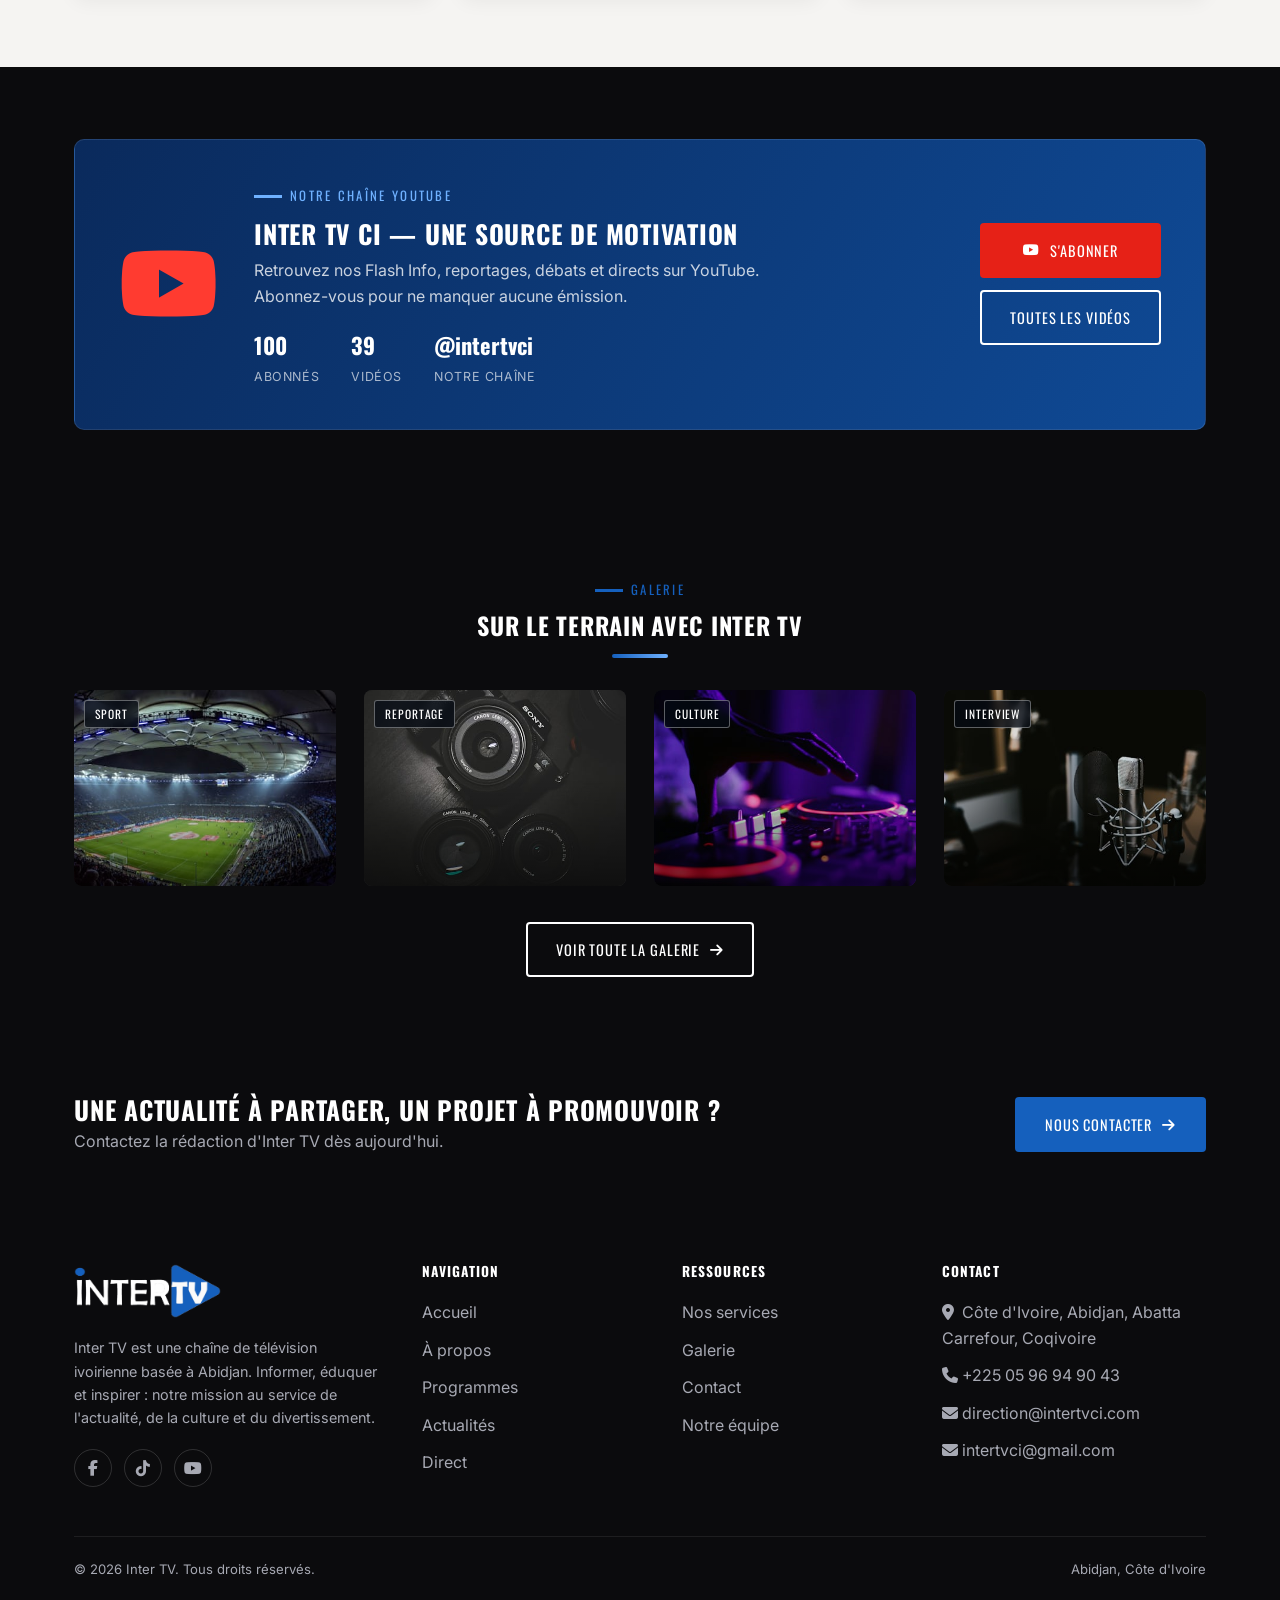
==== commit 51e4adc6: "Mise à jour automatique des vidéos YouTube" ====
--- a/index.html
+++ b/index.html
@@ -99,7 +99,7 @@
         <img src="https://i.ytimg.com/vi/JDLgmcZtNjw/maxresdefault.jpg" alt="Intronisation du Chef du village" onerror="this.onerror=null;this.src='https://i.ytimg.com/vi/JDLgmcZtNjw/hqdefault.jpg'">
         <span class="badge badge--live"><span class="dot"></span> Dernière vidéo</span>
         <span class="play-overlay play-overlay--lg"><i class="fa-solid fa-play"></i></span>
-        <span class="hero-video-caption"><strong>Intronisation du Chef du village</strong><small>16 nov. 2026 · 28 vues</small></span>
+        <span class="hero-video-caption"><strong>Intronisation du Chef du village</strong><small>16 nov. 2026 · 29 vues</small></span>
       </a>
       <!-- yt:hero:end -->
     </div>
@@ -213,7 +213,7 @@
           <div class="card-body">
             <div class="card-cat">Société · Chefferie</div>
             <h3>Intronisation du Chef du village</h3>
-            <div class="card-meta"><span>16 nov. 2026</span><span>28 vues</span></div>
+            <div class="card-meta"><span>16 nov. 2026</span><span>29 vues</span></div>
           </div>
         </a>
         <a class="card video-card" href="https://www.youtube.com/watch?v=YLWJtDj57ec" target="_blank" rel="noopener">
@@ -221,7 +221,7 @@
           <div class="card-body">
             <div class="card-cat">Société</div>
             <h3>N&#x27;oubliez pas d&#x27;ajouter des hashtags ciblés pour booster votre visibilité</h3>
-            <div class="card-meta"><span>4 nov. 2026</span><span>1 105 vues</span></div>
+            <div class="card-meta"><span>4 nov. 2026</span><span>1 106 vues</span></div>
           </div>
         </a>
         <a class="card video-card" href="https://www.youtube.com/watch?v=v_l15fqFMYw" target="_blank" rel="noopener">
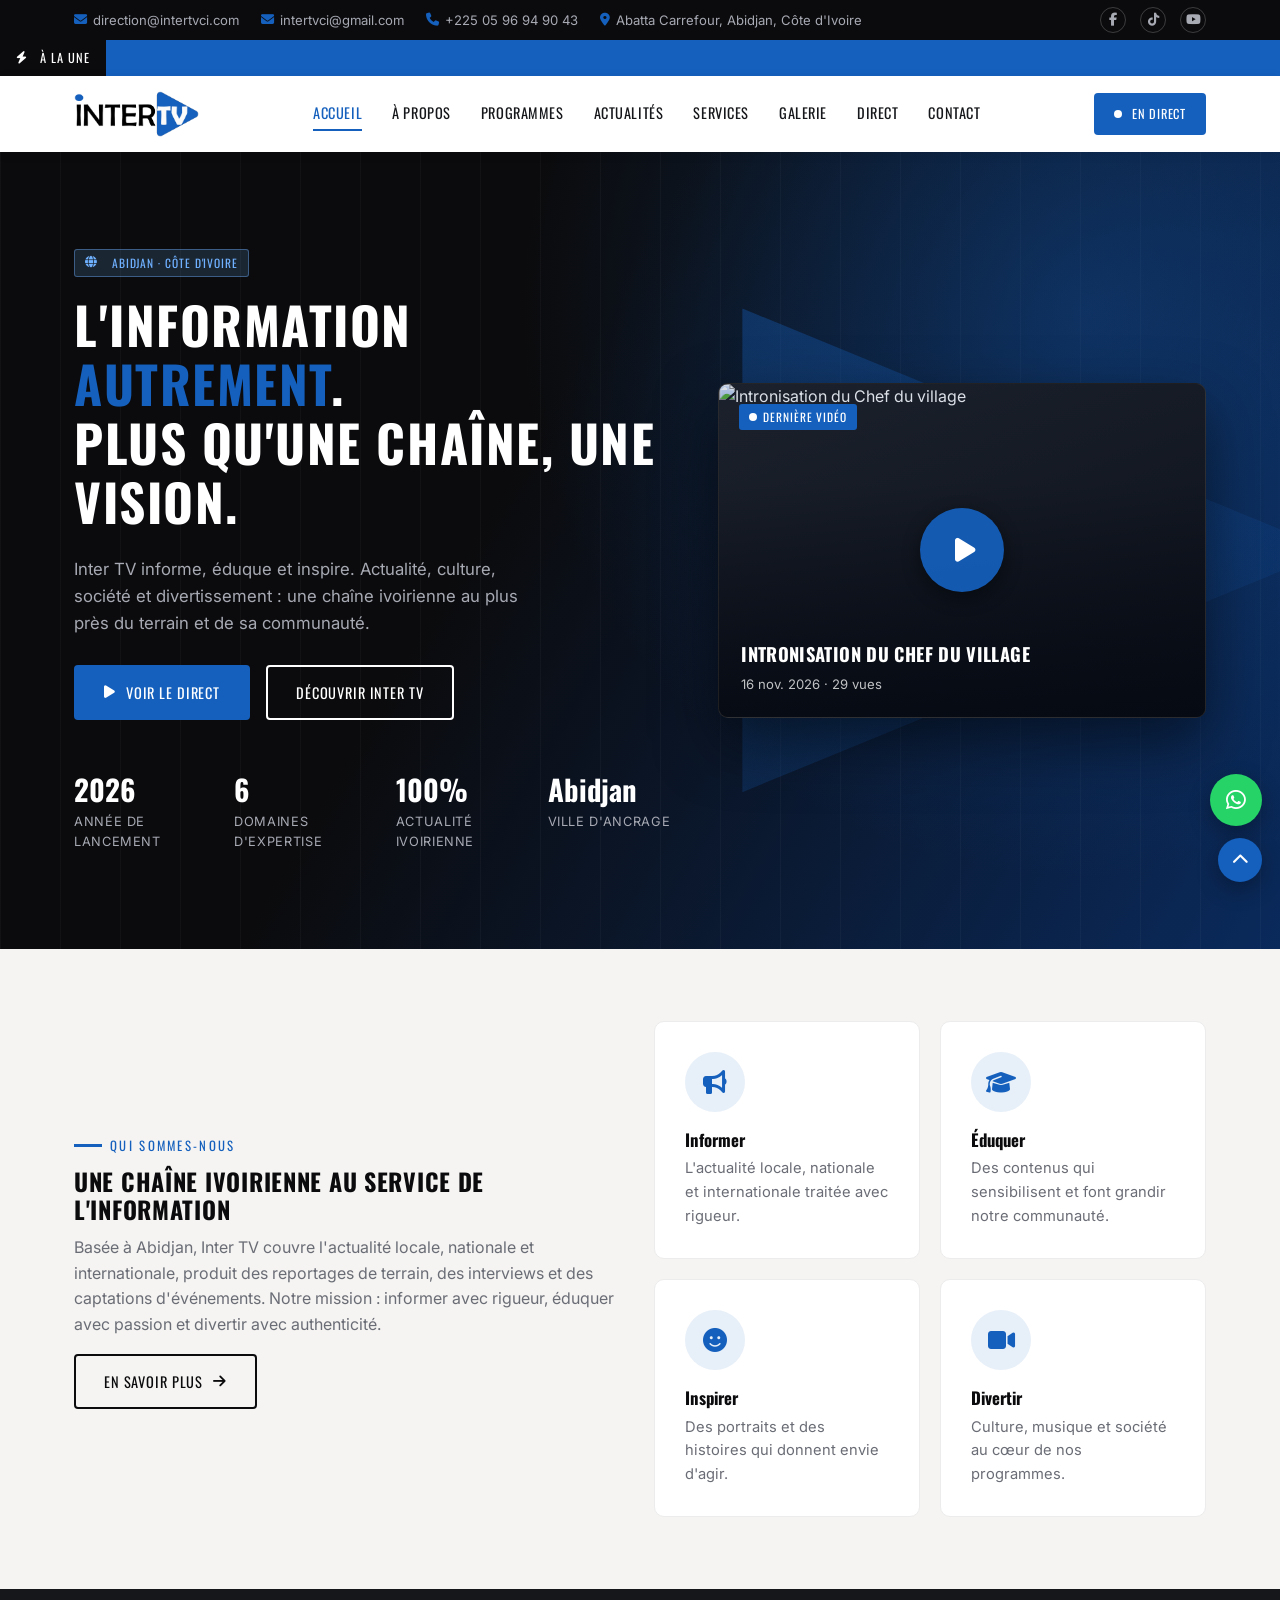
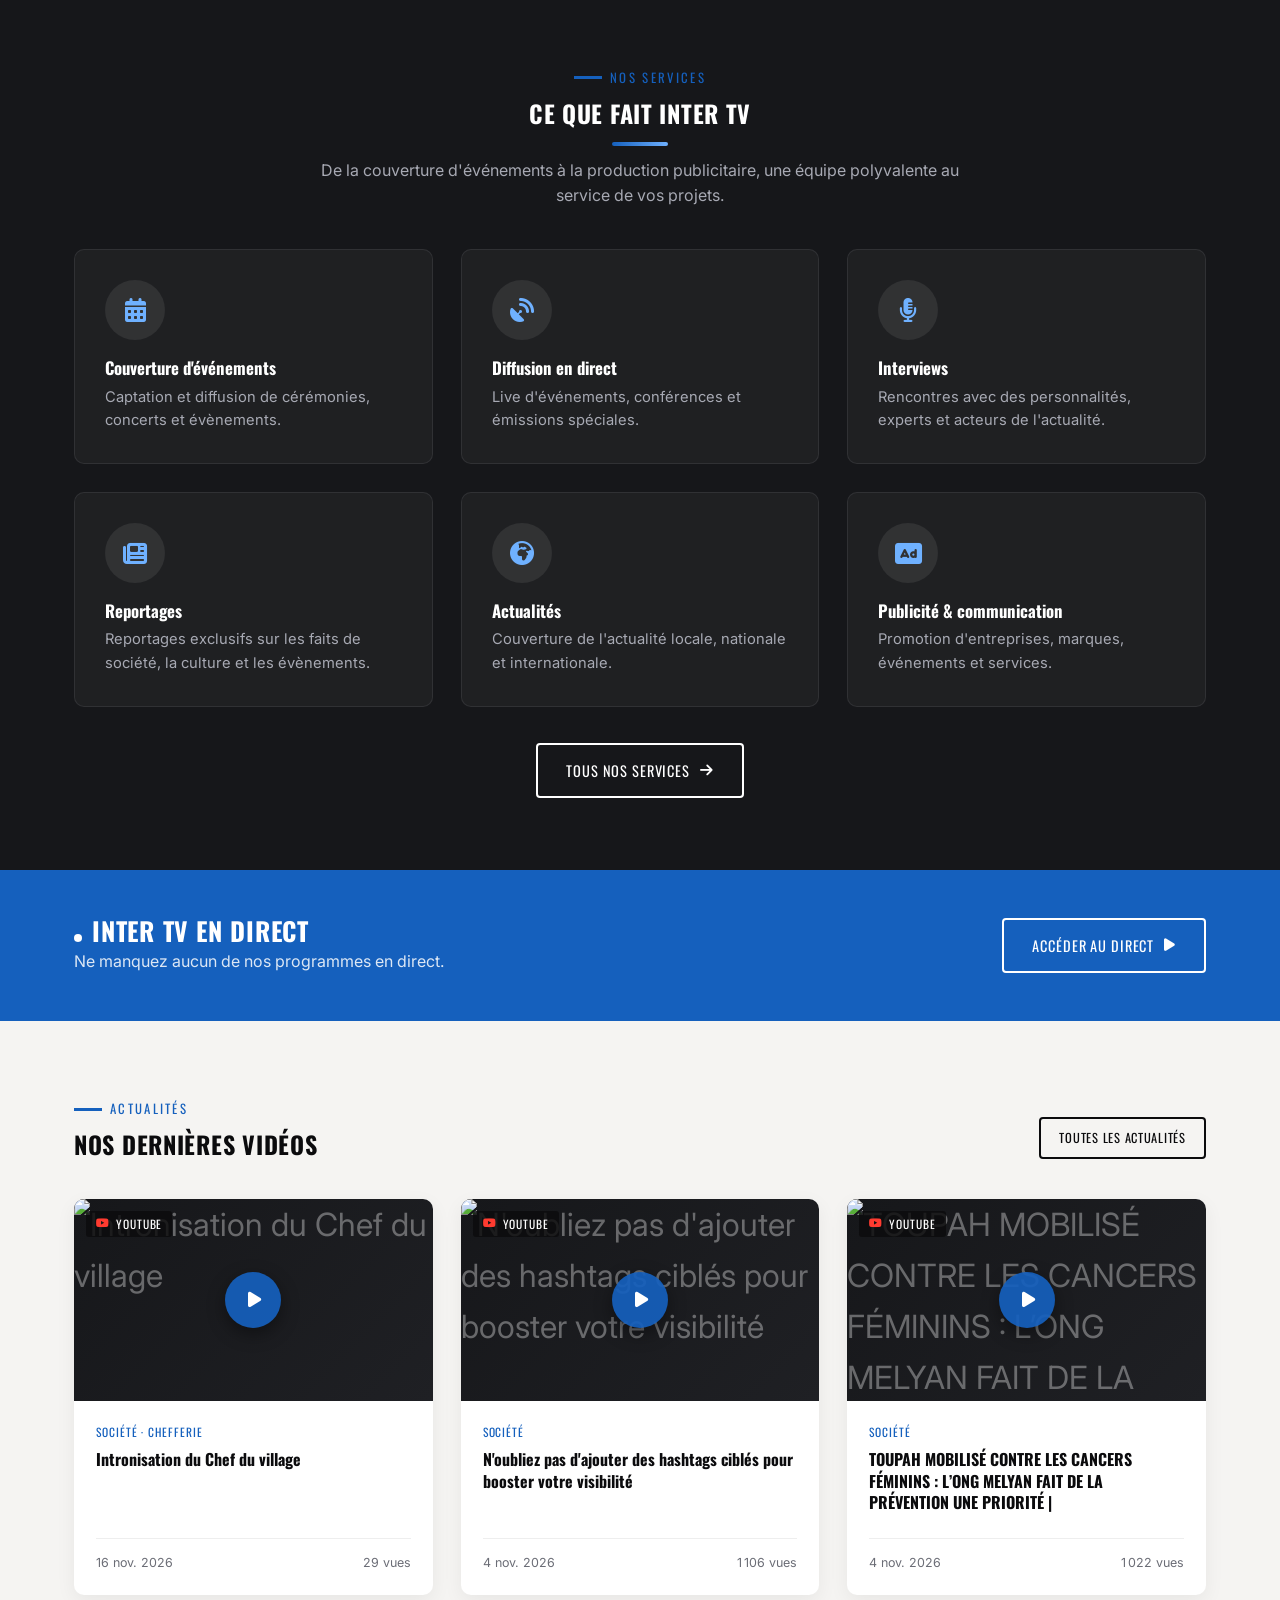
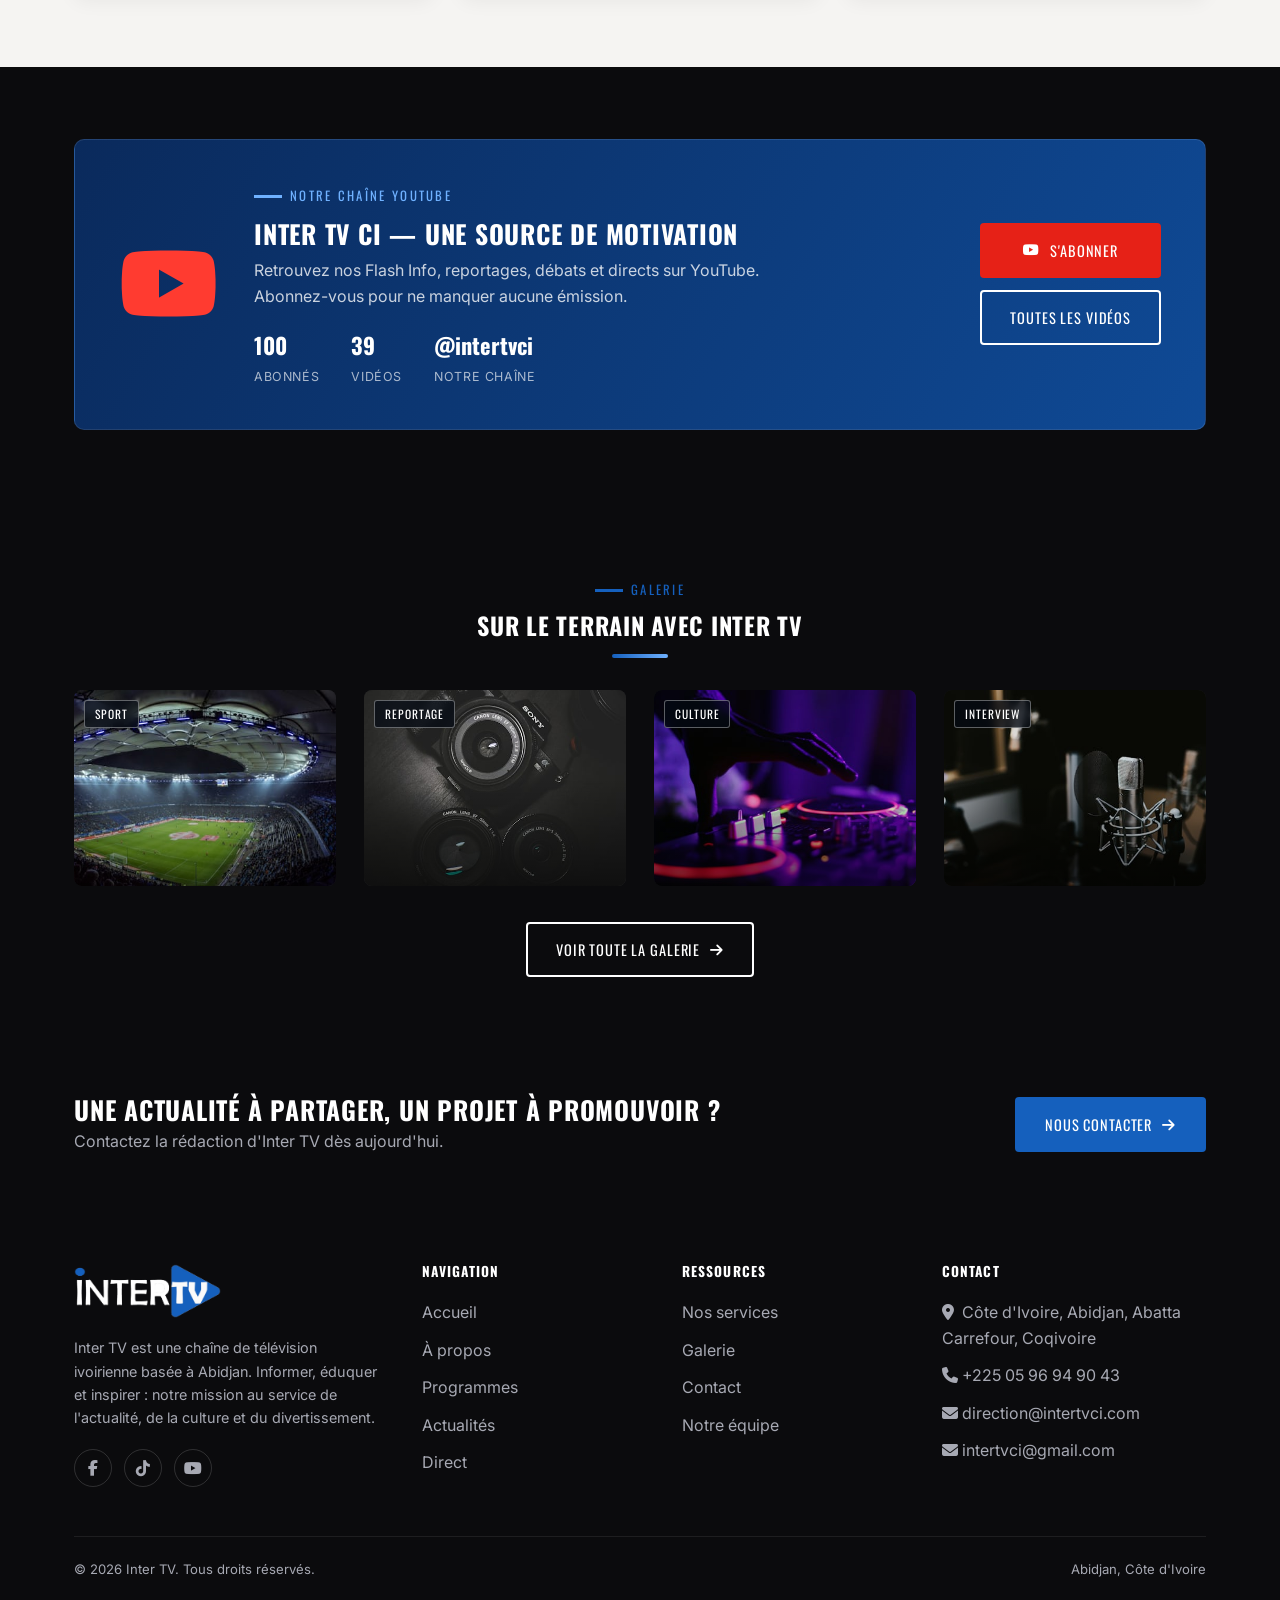
==== commit b121c6be: "Mise à jour automatique des vidéos YouTube" ====
--- a/index.html
+++ b/index.html
@@ -229,7 +229,7 @@
           <div class="card-body">
             <div class="card-cat">Société</div>
             <h3>TOUPAH MOBILISÉ CONTRE LES CANCERS FÉMININS : L’ONG MELYAN FAIT DE LA PRÉVENTION UNE PRIORITÉ |</h3>
-            <div class="card-meta"><span>4 nov. 2026</span><span>1 021 vues</span></div>
+            <div class="card-meta"><span>4 nov. 2026</span><span>1 022 vues</span></div>
           </div>
         </a>
       </div>
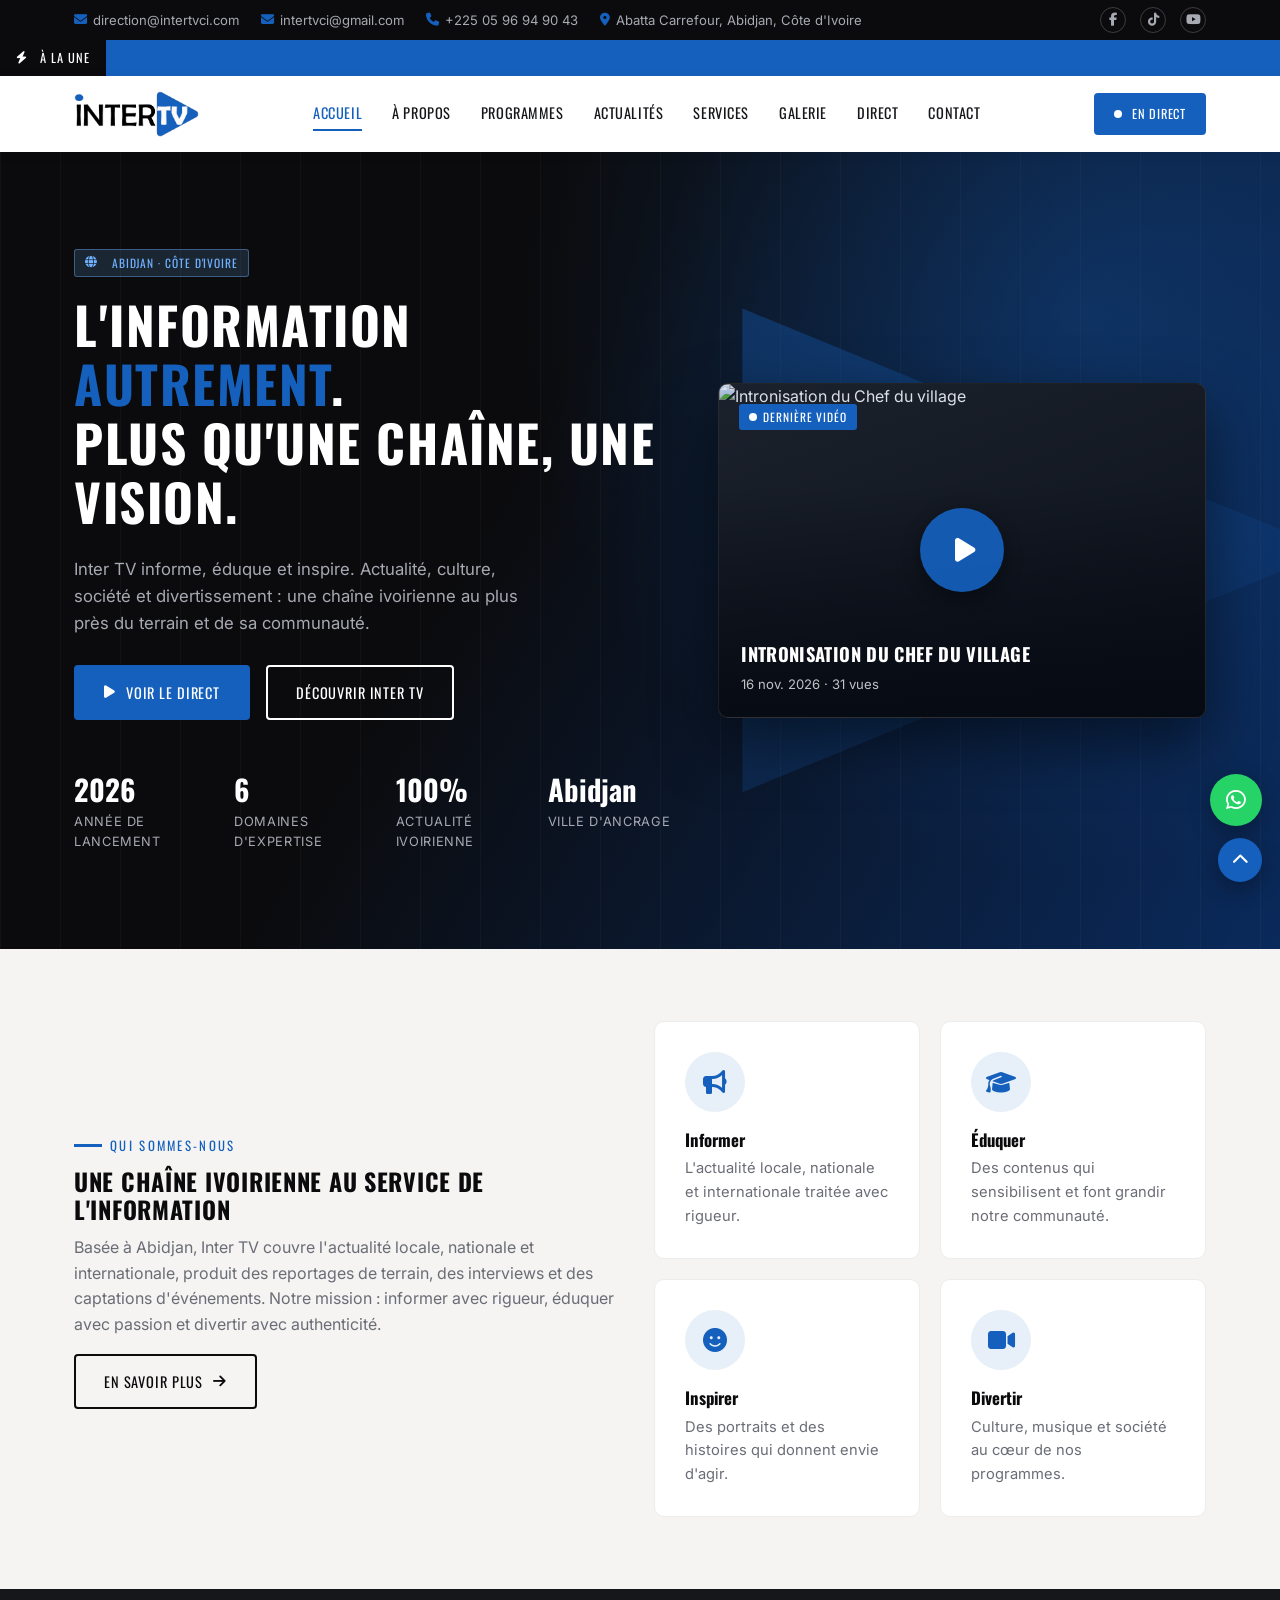
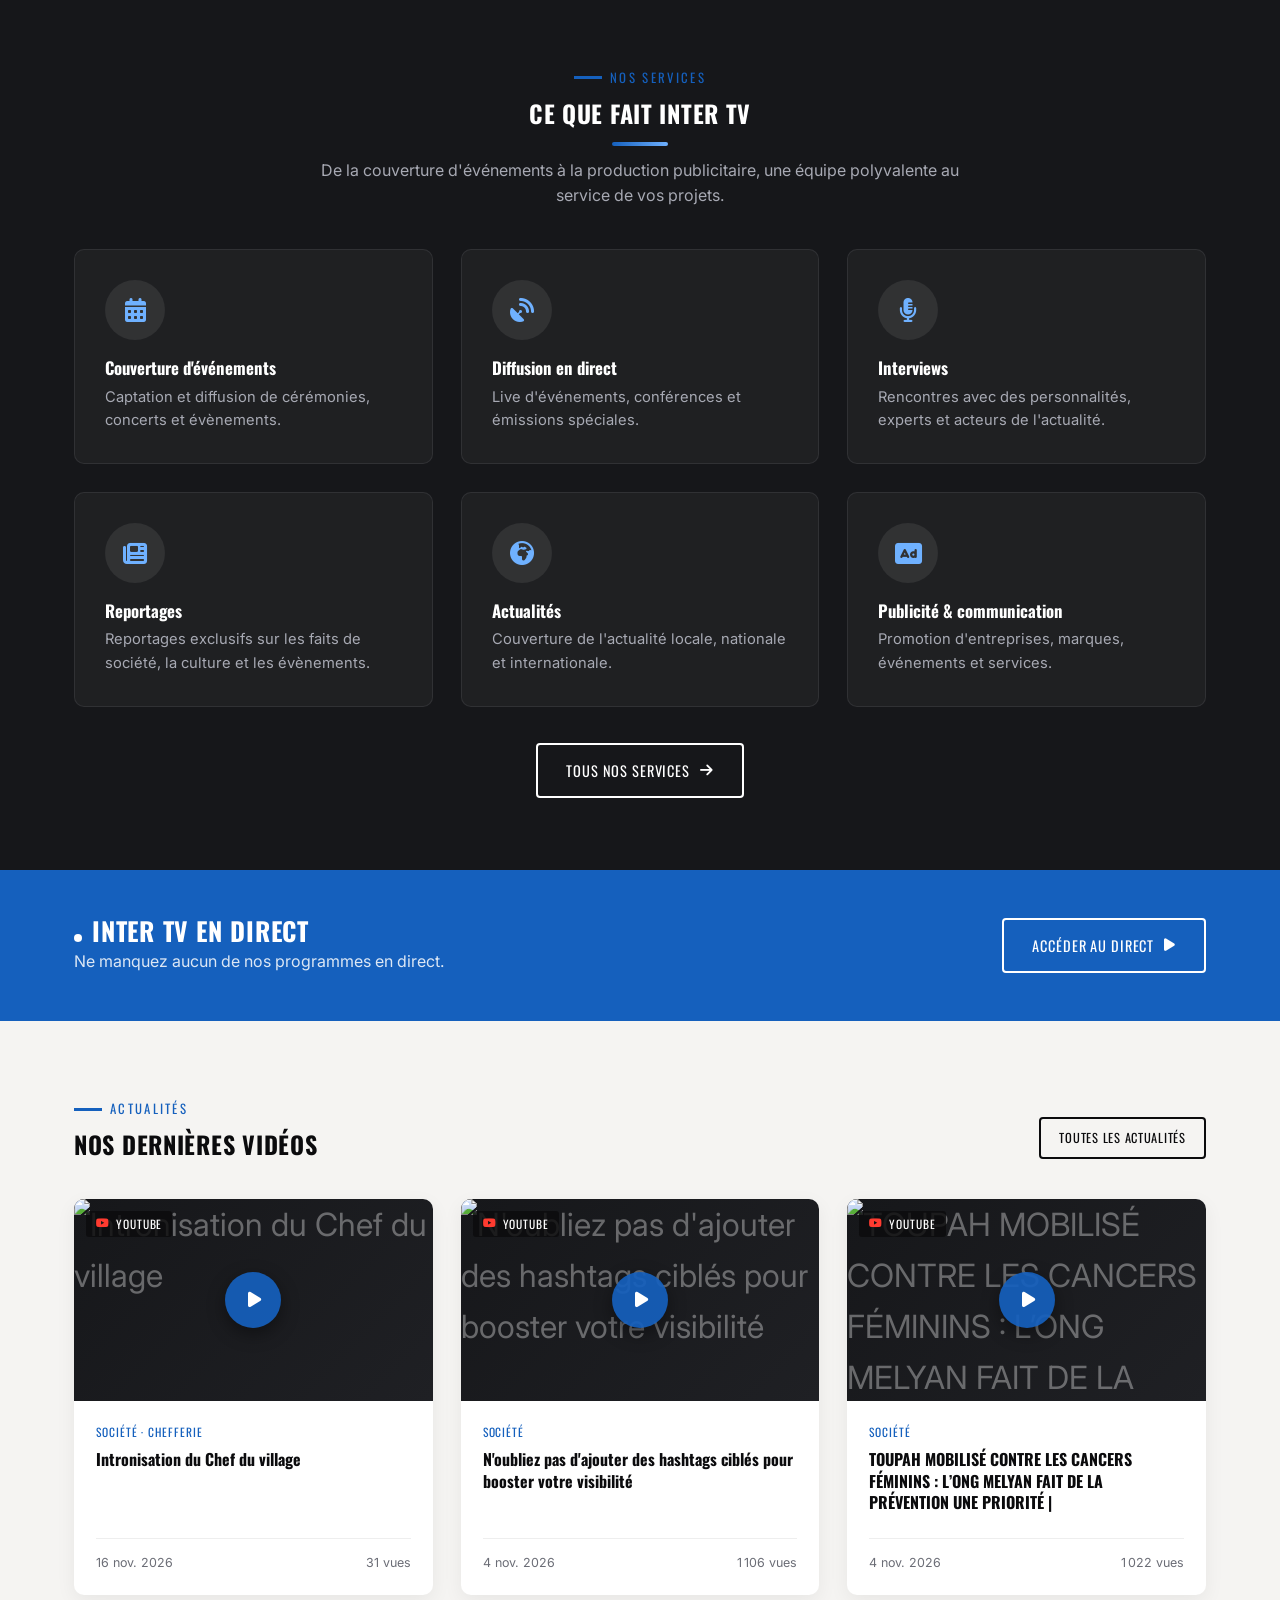
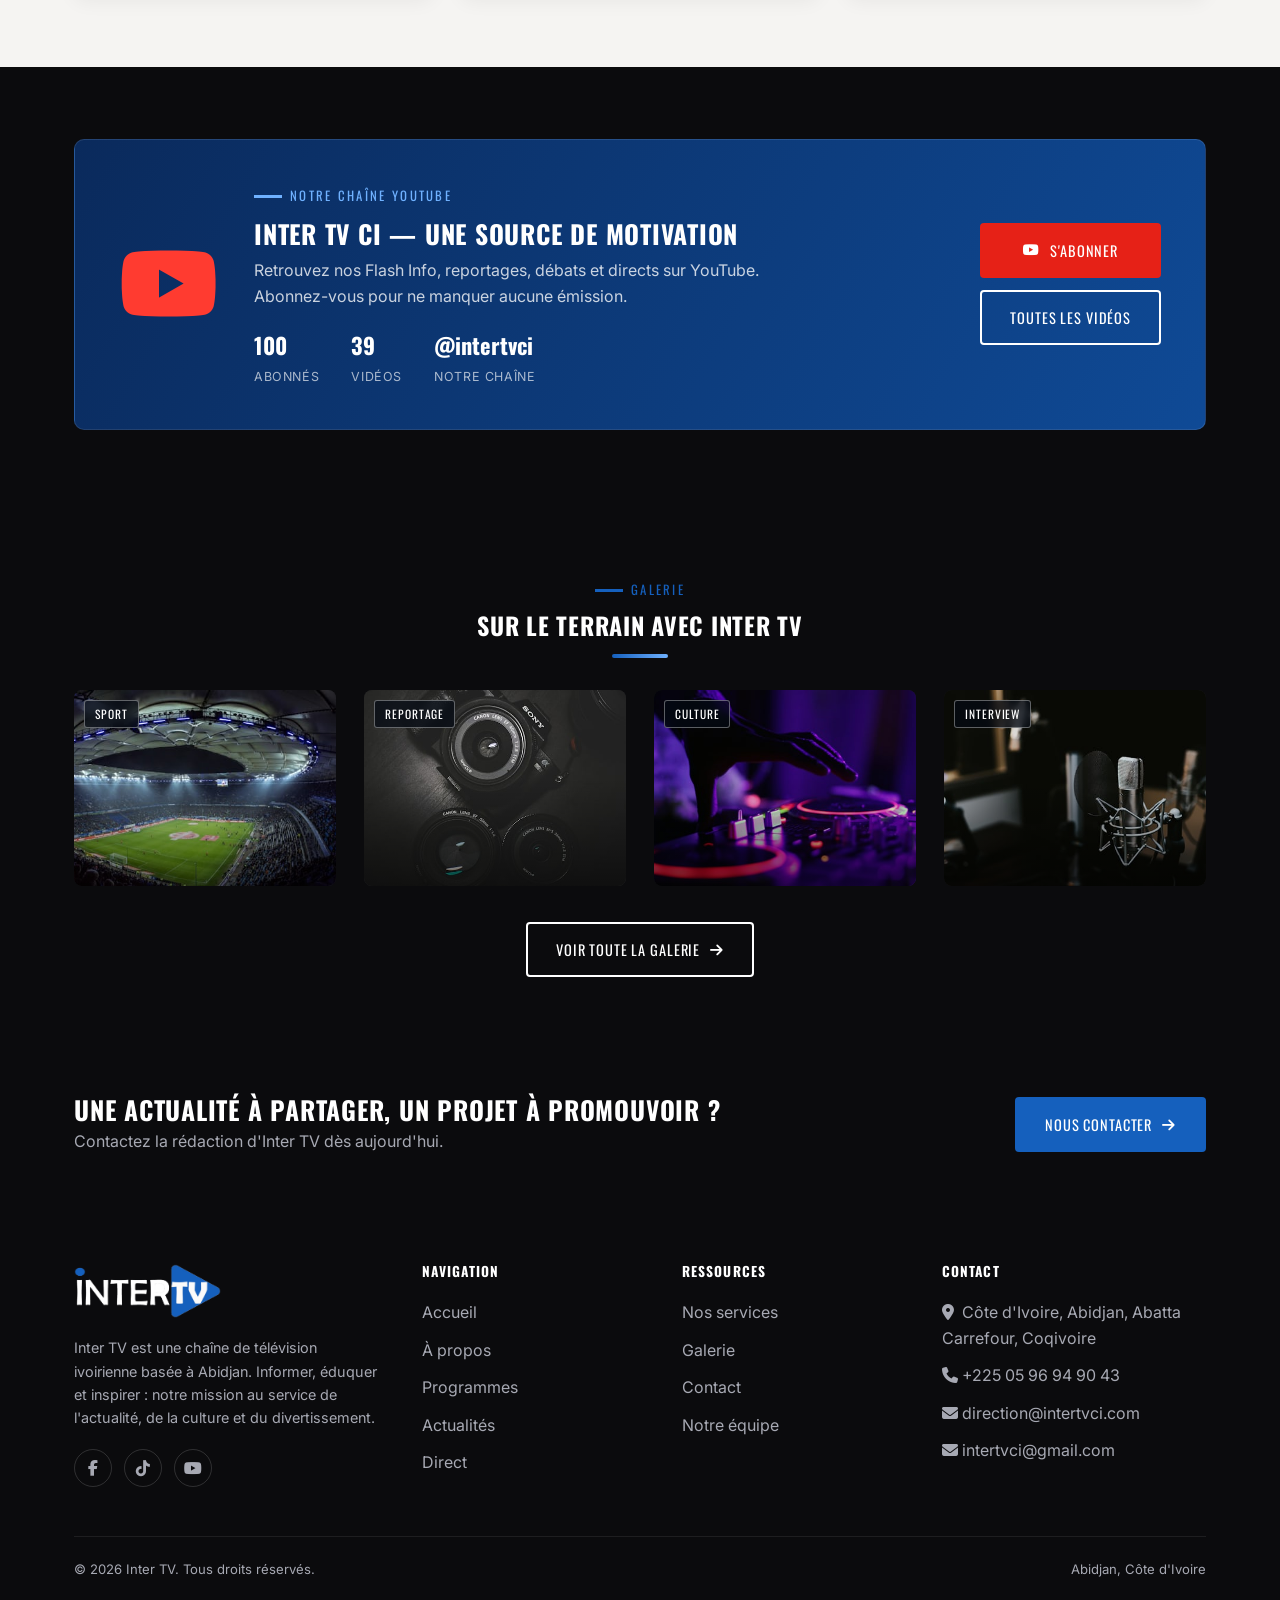
==== commit 8e2e3ec9: "Mise à jour automatique des vidéos YouTube" ====
--- a/index.html
+++ b/index.html
@@ -99,7 +99,7 @@
         <img src="https://i.ytimg.com/vi/JDLgmcZtNjw/maxresdefault.jpg" alt="Intronisation du Chef du village" onerror="this.onerror=null;this.src='https://i.ytimg.com/vi/JDLgmcZtNjw/hqdefault.jpg'">
         <span class="badge badge--live"><span class="dot"></span> Dernière vidéo</span>
         <span class="play-overlay play-overlay--lg"><i class="fa-solid fa-play"></i></span>
-        <span class="hero-video-caption"><strong>Intronisation du Chef du village</strong><small>16 nov. 2026 · 29 vues</small></span>
+        <span class="hero-video-caption"><strong>Intronisation du Chef du village</strong><small>16 nov. 2026 · 31 vues</small></span>
       </a>
       <!-- yt:hero:end -->
     </div>
@@ -213,7 +213,7 @@
           <div class="card-body">
             <div class="card-cat">Société · Chefferie</div>
             <h3>Intronisation du Chef du village</h3>
-            <div class="card-meta"><span>16 nov. 2026</span><span>29 vues</span></div>
+            <div class="card-meta"><span>16 nov. 2026</span><span>31 vues</span></div>
           </div>
         </a>
         <a class="card video-card" href="https://www.youtube.com/watch?v=YLWJtDj57ec" target="_blank" rel="noopener">
